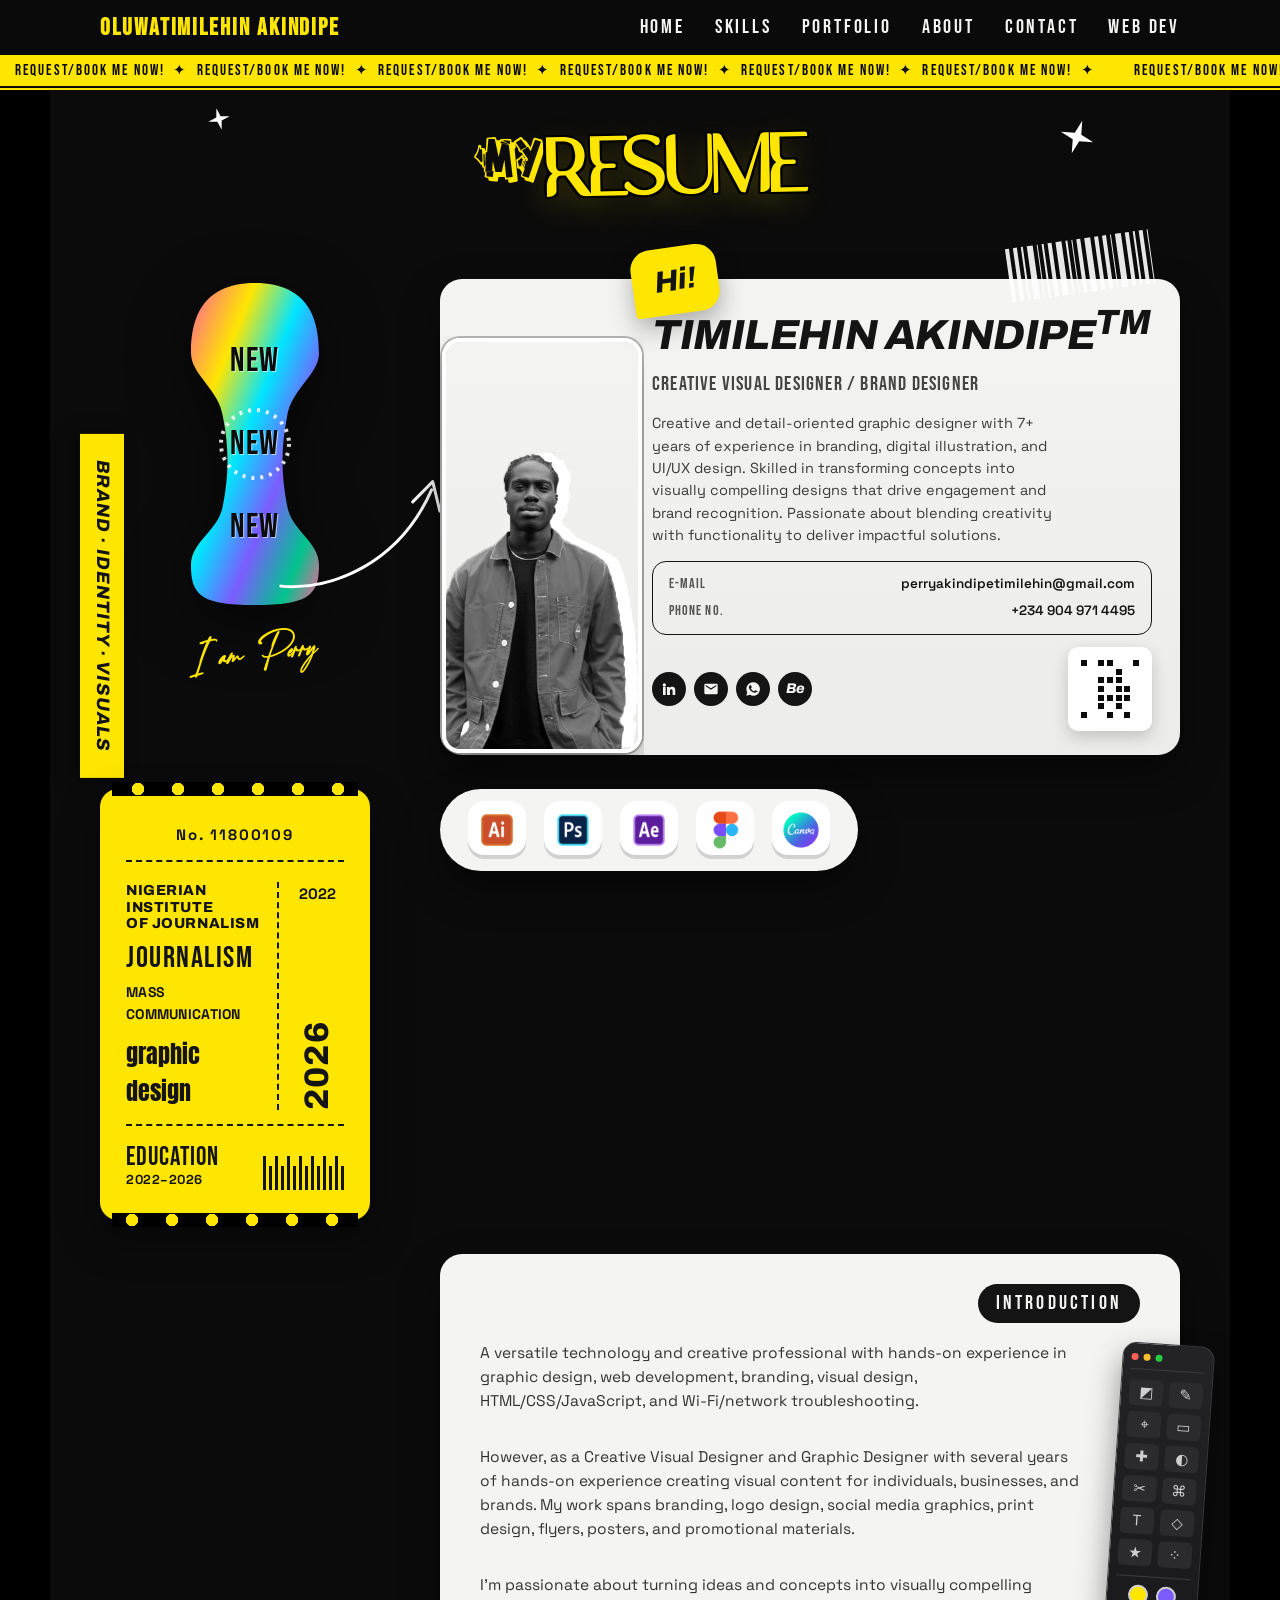
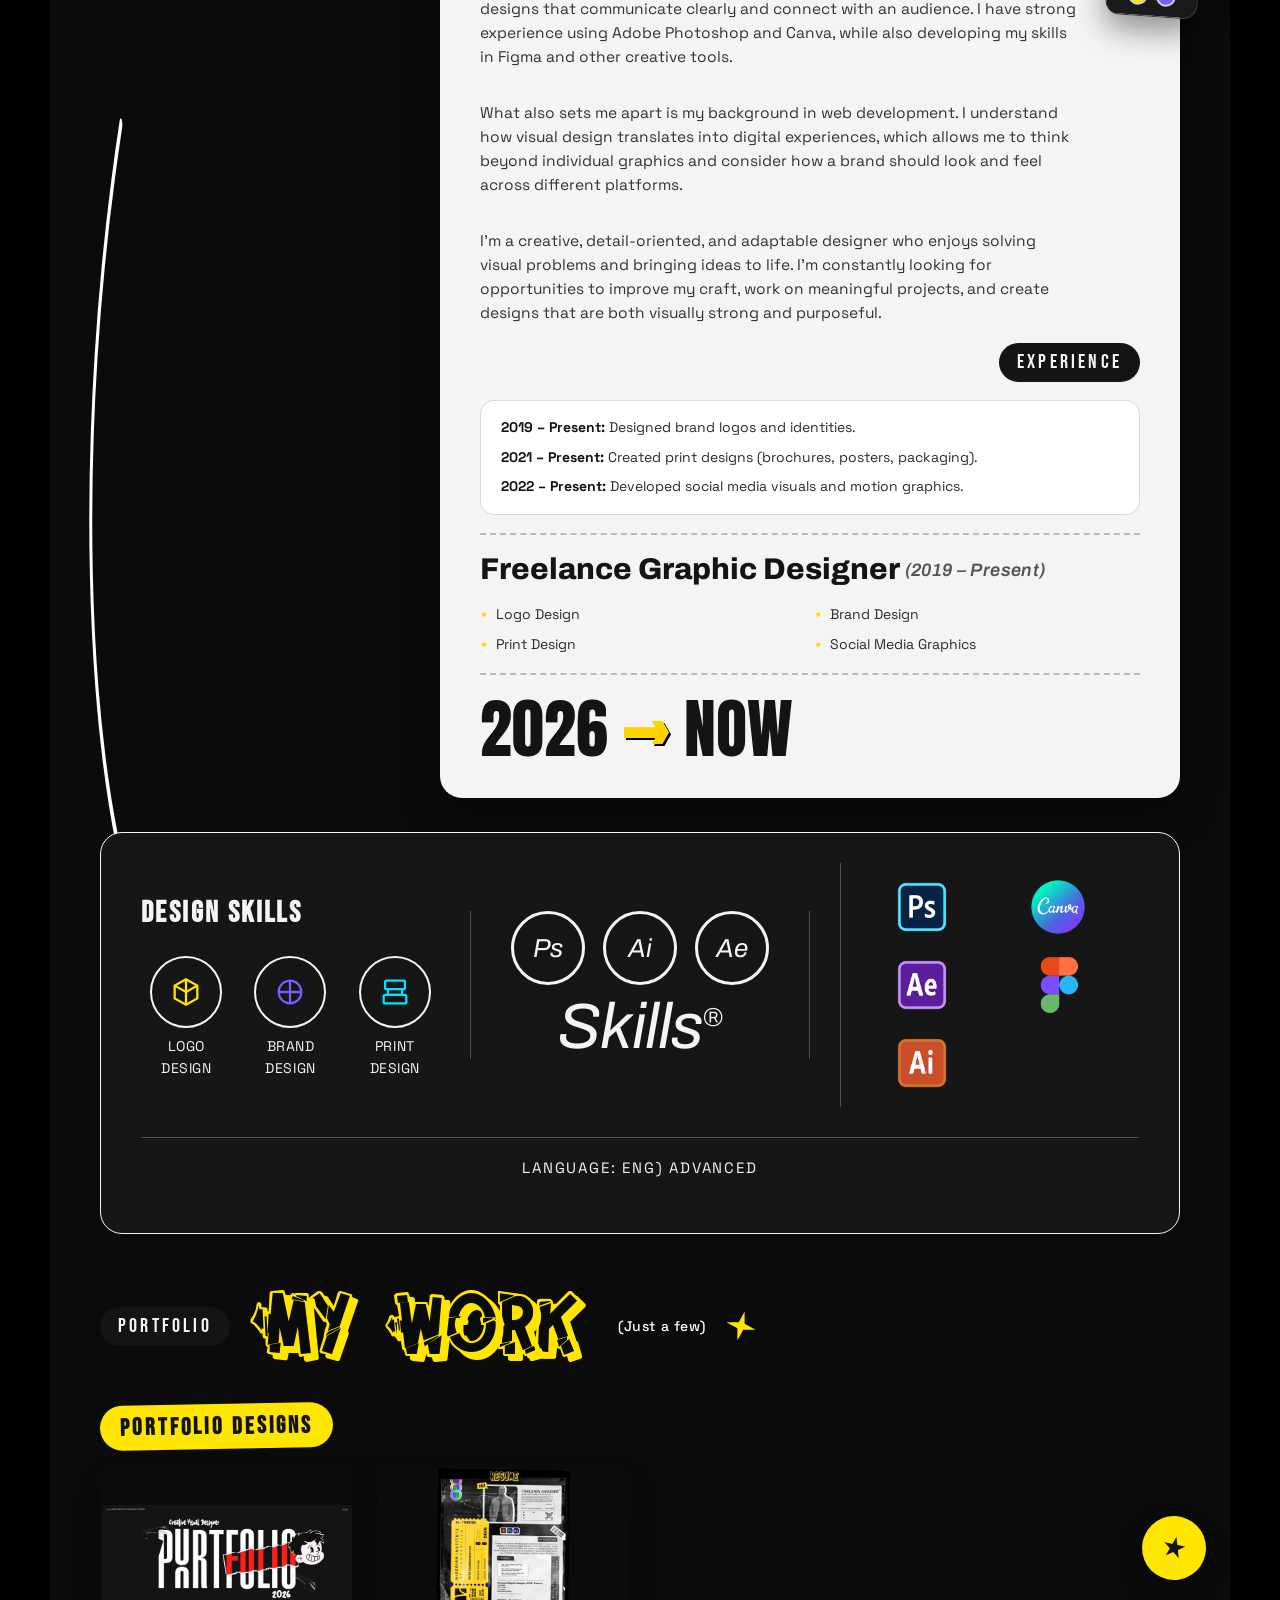
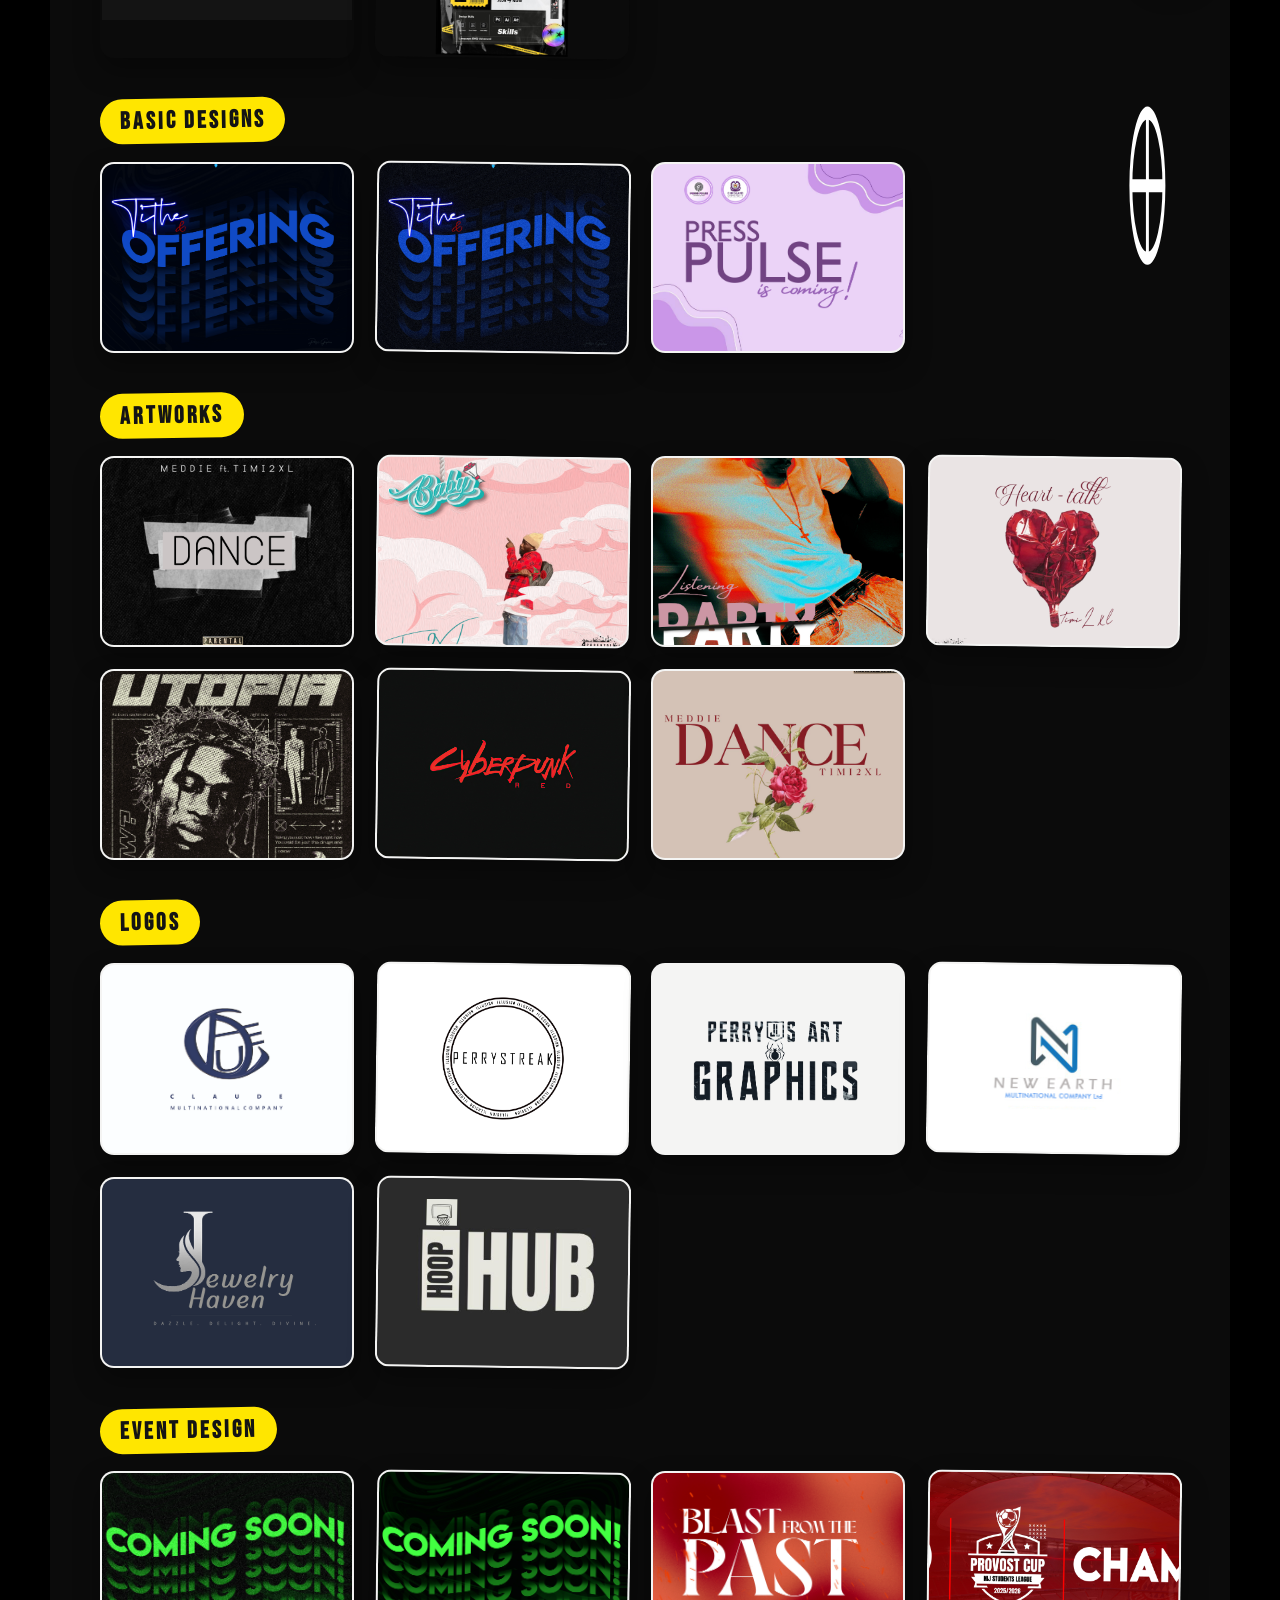
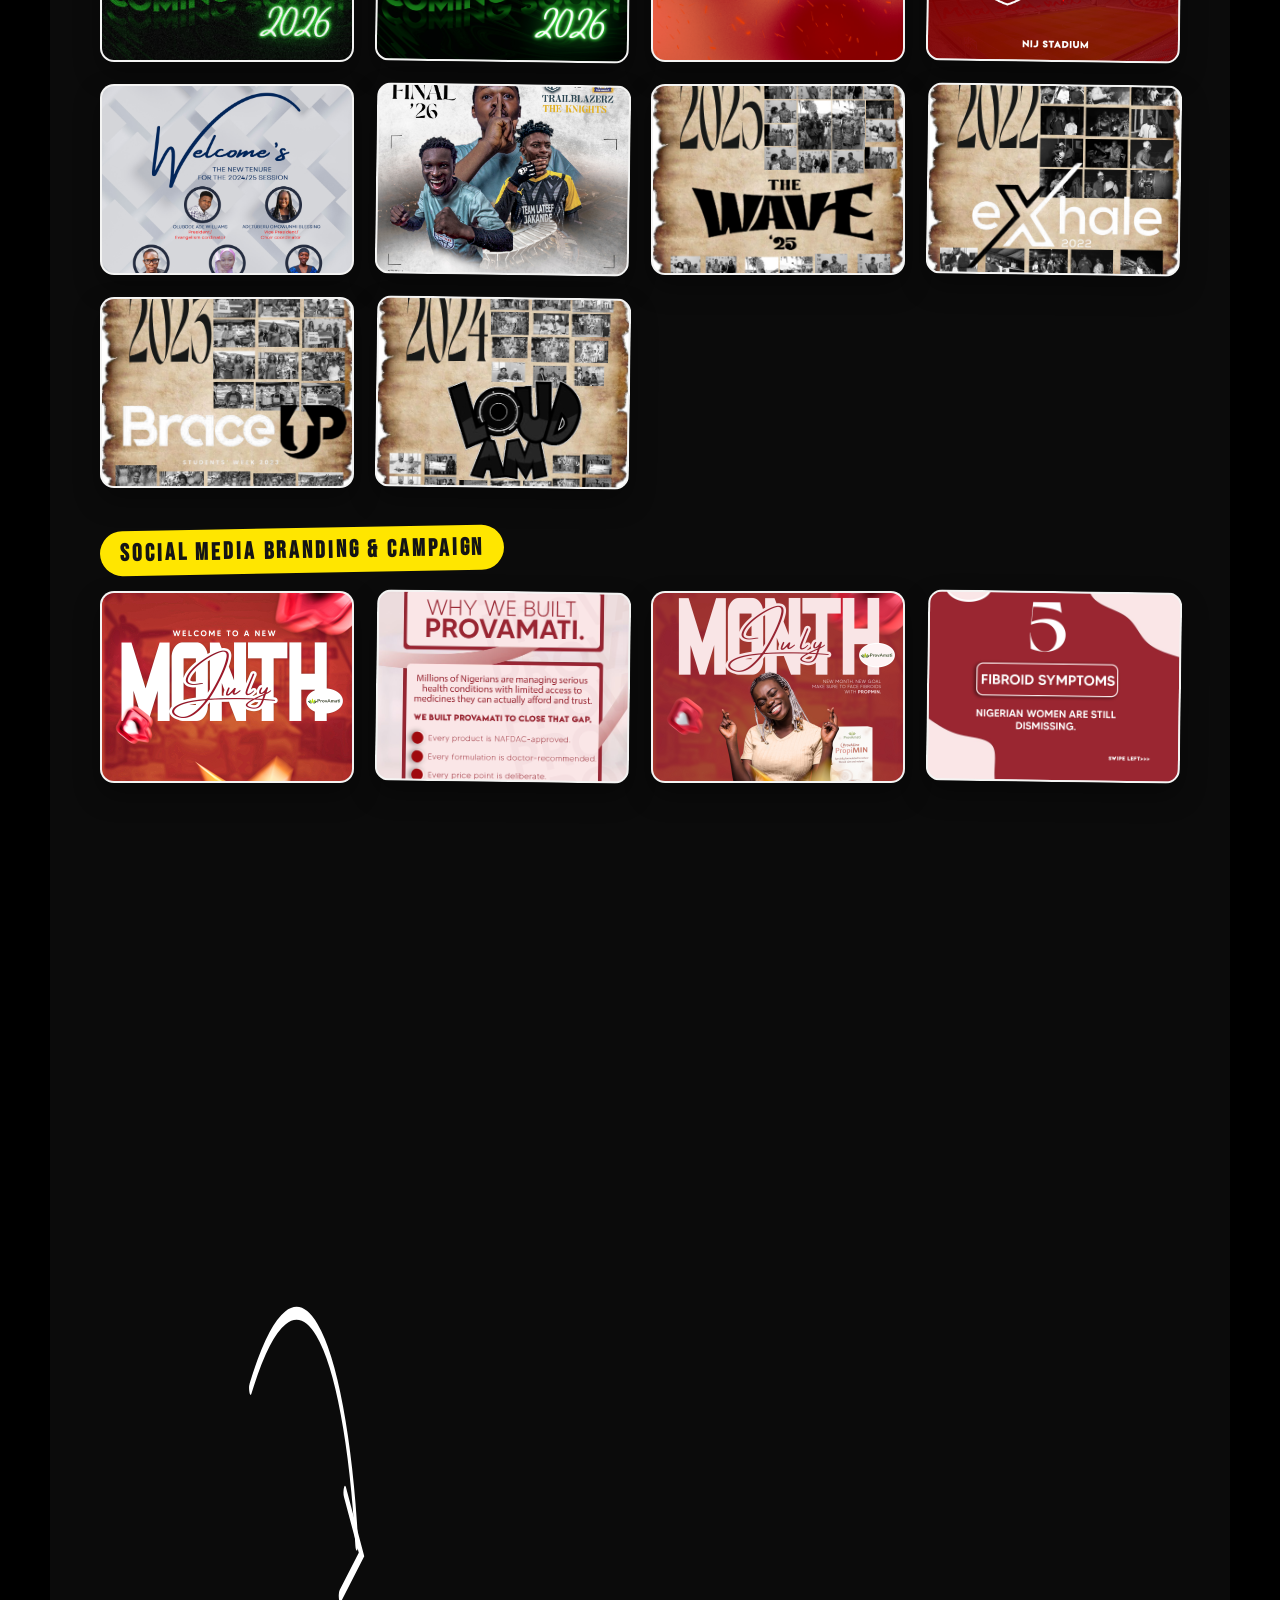
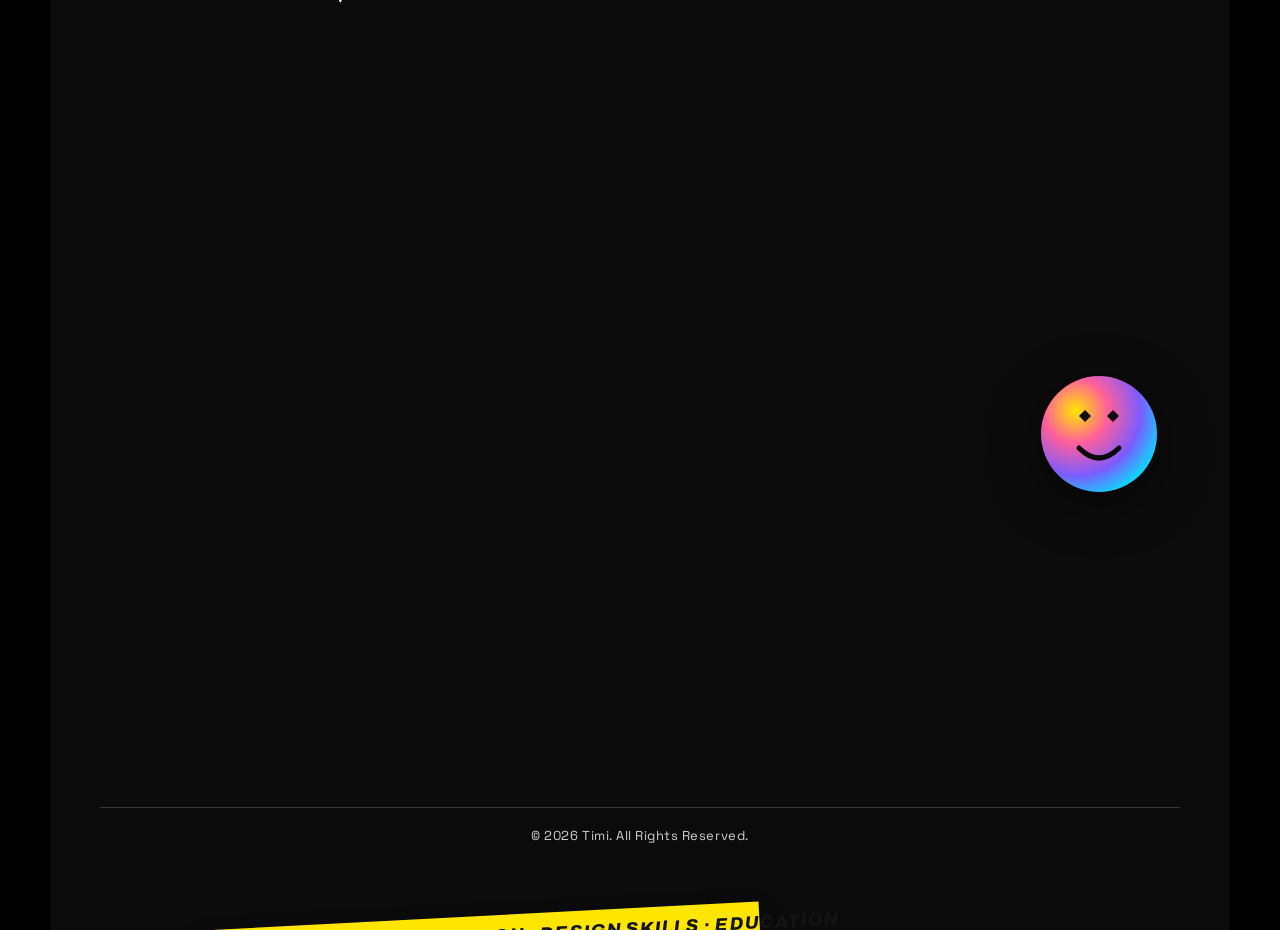
==== index.html @ 685c57fa "Initial commit: creative visual designer portfolio site" ====
﻿<!DOCTYPE html>
<html lang="en">
<head>
  <meta charset="UTF-8" />
  <meta name="viewport" content="width=device-width, initial-scale=1.0" />
  <title>Timilehin Akindipe — Creative Visual Designer</title>
  <meta name="description" content="Creative Visual Designer / Brand Designer — portfolio résumé of Timilehin Akindipe." />
  <link rel="preconnect" href="https://fonts.googleapis.com" />
  <link rel="preconnect" href="https://fonts.gstatic.com" crossorigin />
  <link href="https://fonts.googleapis.com/css2?family=Anton&family=Bebas+Neue&family=Space+Grotesk:ital,wght@0,400;0,500;0,700;1,700&family=Archivo:ital,wght@0,600;0,800;1,800&display=swap" rel="stylesheet" />
  <link rel="stylesheet" href="css/variables.css" />
  <link rel="stylesheet" href="css/base.css" />
  <link rel="stylesheet" href="css/layout.css" />
  <link rel="stylesheet" href="css/components.css" />
</head>
<body>

  <!-- ============ NAVIGATION ============ -->
  <nav class="nav" aria-label="Primary">
    <div class="nav__inner">
      <a class="nav__brand" href="#poster">OLUWATIMILEHIN AKINDIPE</a>
      <button class="nav__toggle" id="navToggle" aria-label="Toggle menu" aria-expanded="false" aria-controls="navMenu">
        <span class="nav__toggle-bar"></span>
        <span class="nav__toggle-bar"></span>
        <span class="nav__toggle-bar"></span>
      </button>
      <ul class="nav__links" id="navMenu">
<li><a class="nav__link" href="welcome.html">Home</a></li>
        <li><a class="nav__link" href="#skills">Skills</a></li>
        <li><a class="nav__link" href="#portfolio">Portfolio</a></li>
        <li><a class="nav__link" href="#about">About</a></li>
<li><a class="nav__link" href="#contact">Contact</a></li>
<li><a class="nav__link" href="developer.html" aria-label="View my Front-End Developer page">Web Dev</a></li>
      </ul>
    </div>
    <div class="ticker" aria-label="REQUEST/BOOK ME NOW!">
      <div class="ticker__track"><span class="ticker__copy">REQUEST/BOOK ME NOW!&nbsp;&nbsp;&#10022;&nbsp;&nbsp;REQUEST/BOOK ME NOW!&nbsp;&nbsp;&#10022;&nbsp;&nbsp;REQUEST/BOOK ME NOW!&nbsp;&nbsp;&#10022;&nbsp;&nbsp;REQUEST/BOOK ME NOW!&nbsp;&nbsp;&#10022;&nbsp;&nbsp;REQUEST/BOOK ME NOW!&nbsp;&nbsp;&#10022;&nbsp;&nbsp;REQUEST/BOOK ME NOW!&nbsp;&nbsp;&#10022;&nbsp;&nbsp;</span><span class="ticker__copy" aria-hidden="true">REQUEST/BOOK ME NOW!&nbsp;&nbsp;&#10022;&nbsp;&nbsp;REQUEST/BOOK ME NOW!&nbsp;&nbsp;&#10022;&nbsp;&nbsp;REQUEST/BOOK ME NOW!&nbsp;&nbsp;&#10022;&nbsp;&nbsp;REQUEST/BOOK ME NOW!&nbsp;&nbsp;&#10022;&nbsp;&nbsp;REQUEST/BOOK ME NOW!&nbsp;&nbsp;&#10022;&nbsp;&nbsp;REQUEST/BOOK ME NOW!&nbsp;&nbsp;&#10022;&nbsp;&nbsp;</span></div>
    </div>
  </nav>

  <div class="poster" id="poster">

    <!-- ============ MAIN TITLE ============ -->
    <header class="hero" data-reveal>
      <span class="hero__my">MY</span>
      <h1 class="hero__title">RESUME</h1>
      <svg class="hero__sparkle sparkle--a" viewBox="0 0 40 40" aria-hidden="true">
        <path d="M20 0 L24 16 L40 20 L24 24 L20 40 L16 24 L0 20 L16 16 Z" fill="#fff"/>
      </svg>
<svg class="hero__sparkle sparkle--b" viewBox="0 0 40 40" aria-hidden="true">
        <path d="M20 0 L24 16 L40 20 L24 24 L20 40 L16 24 L0 20 L16 16 Z" fill="#fff"/>
      </svg>
    </header>

    <!-- ============ LEFT GRADIENT "NEW" GRAPHIC ============ -->
    <aside class="new-graphic" data-reveal>
      <div class="new-graphic__shape" aria-hidden="true">
        <svg class="new-graphic__svg" viewBox="0 0 128 330" preserveAspectRatio="none" xmlns="http://www.w3.org/2000/svg">
          <defs>
            <linearGradient id="newGrad" x1="0" y1="0" x2="1" y2="1">
              <stop offset="0" stop-color="#ff5e9c"/>
              <stop offset="0.25" stop-color="#ffe600"/>
              <stop offset="0.45" stop-color="#00e5ff"/>
              <stop offset="0.65" stop-color="#7b5cff"/>
              <stop offset="0.85" stop-color="#00c48c"/>
              <stop offset="1" stop-color="#ff5e9c"/>
            </linearGradient>
          </defs>
          <path fill="url(#newGrad)" d="M64 4
            C 120 4, 128 44, 128 74
            C 128 96, 100 110, 96 138
            C 90 168, 90 196, 96 226
            C 100 252, 128 262, 128 286
            C 128 316, 118 326, 64 326
            C 10 326, 0 316, 0 286
            C 0 262, 28 252, 32 226
            C 38 196, 38 168, 32 138
            C 28 110, 0 96, 0 74
            C 0 44, 8 4, 64 4 Z"/>
          <circle cx="64" cy="165" r="34" fill="none" stroke="#ffffff" stroke-width="4" stroke-dasharray="3 6" opacity="0.85"/>
        </svg>
        <span>NEW</span>
        <span>NEW</span>
        <span>NEW</span>
      </div>
      <p class="new-graphic__script">I am Perry</p>
      <svg class="new-graphic__arrow" viewBox="0 0 220 160" aria-hidden="true">
        <path d="M10 140 C 60 150, 130 130, 170 60" fill="none" stroke="#fff" stroke-width="3" stroke-linecap="round"/>
        <path d="M150 70 L172 52 L176 82" fill="none" stroke="#fff" stroke-width="3" stroke-linecap="round" stroke-linejoin="round"/>
      </svg>
    </aside>

    <!-- ============ PROFILE / RÉSUMÉ CARD ============ -->
    <section class="profile-card" id="about" data-reveal>
      <div class="sticker sticker--hi" aria-hidden="true">Hi!</div>

      <div class="profile-card__photo">
        <img src="assets/portrait.png" alt="Portrait of Timilehin Akindipe" />
      </div>

      <div class="profile-card__info">
        <p class="profile-card__brand">TIMILEHIN AKINDIPE<sup>TM</sup></p>
        <p class="profile-card__role">CREATIVE VISUAL DESIGNER / BRAND DESIGNER</p>
<p class="profile-card__bio">
          Creative and detail-oriented graphic designer with 7+ years of experience in
          branding, digital illustration, and UI/UX design. Skilled in transforming concepts
          into visually compelling designs that drive engagement and brand recognition.
          Passionate about blending creativity with functionality to deliver impactful solutions.
        </p>

        <div class="contact-box">
          <div class="contact-box__row">
            <span class="contact-box__label">E-Mail</span>
            <a class="contact-box__value" href="mailto:perryakindipetimilehin@gmail.com">perryakindipetimilehin@gmail.com</a>
          </div>
          <div class="contact-box__row">
            <span class="contact-box__label">Phone No.</span>
            <a class="contact-box__value" href="tel:+2349049714495">+234 904 971 4495</a>
          </div>
        </div>

        <div class="profile-card__bottom">
          <ul class="socials" aria-label="Social links">
            <li>
              <a href="#" aria-label="LinkedIn">
                <svg viewBox="0 0 24 24" aria-hidden="true"><path fill="currentColor" d="M4.98 3.5a2.5 2.5 0 1 1 0 5 2.5 2.5 0 0 1 0-5zM3 9h4v12H3zM9 9h3.8v1.7h.05c.53-1 1.83-2.05 3.77-2.05 4.03 0 4.78 2.65 4.78 6.1V21h-4v-5.5c0-1.3-.02-3-1.83-3-1.84 0-2.12 1.43-2.12 2.9V21H9z"/></svg>
              </a>
            </li>
            <li>
              <a href="mailto:perryakindipetimilehin@gmail.com" aria-label="Email">
                <svg viewBox="0 0 24 24" aria-hidden="true"><path fill="currentColor" d="M20 4H4a2 2 0 0 0-2 2v12a2 2 0 0 0 2 2h16a2 2 0 0 0 2-2V6a2 2 0 0 0-2-2zm0 4-8 5-8-5V6l8 5 8-5z"/></svg>
              </a>
            </li>
            <li>
              <a href="https://wa.me/2349049714495" target="_blank" rel="noopener" aria-label="WhatsApp">
                <svg viewBox="0 0 24 24" aria-hidden="true"><path fill="currentColor" d="M12 2a10 10 0 0 0-8.7 14.9L2 22l5.3-1.4A10 10 0 1 0 12 2zm5.3 14.2c-.2.7-1.3 1.3-1.9 1.4-.5.1-1.1.2-3.4-.7-2.9-1.2-4.7-4.1-4.8-4.3-.2-.2-1.3-1.7-1.3-3.2s.8-2.3 1.1-2.6c.3-.3.6-.4.8-.4h.6c.2 0 .5-.1.7.5l.9 2.2c.1.2.1.4 0 .6l-.4.6-.5.6c-.1.1-.3.3-.1.6.2.3.9 1.4 1.9 2.3 1.3 1.1 2.4 1.5 2.7 1.6.3.1.5.1.7-.1l1-1.2c.2-.3.4-.2.7-.1l2.1 1c.3.1.5.2.6.4.1.1.1.7-.1 1.3z"/></svg>
              </a>
            </li>
            <li>
              <a href="https://www.behance.net/timilehperrya" target="_blank" rel="noopener" class="socials__be" aria-label="Behance">Be</a>
            </li>
          </ul>

          <div class="qr-code" role="img" aria-label="QR code linking to portfolio">
            <img src="assets/qr.svg" alt="" />
          </div>
        </div>
      </div>

      <div class="barcode barcode--profile" aria-hidden="true">
        <span></span><span></span><span></span><span></span><span></span><span></span><span></span><span></span><span></span><span></span><span></span><span></span><span></span><span></span><span></span><span></span><span></span><span></span><span></span><span></span>
      </div>
    </section>

    <!-- ============ SOFTWARE STRIP ============ -->
    <div class="tool-strip" data-reveal aria-label="Software tools">
      <span class="tool tool--ai"><img src="assets/logo-ap.png" alt="Adobe Illustrator" /></span>
      <span class="tool tool--ps"><img src="assets/logo-pp.png" alt="Adobe Photoshop" /></span>
      <span class="tool tool--ae"><img src="assets/logo-ar.png" alt="Adobe After Effects" /></span>
      <span class="tool tool--figma"><img src="assets/logo-f.png" alt="Figma" /></span>
      <span class="tool tool--canva"><img src="assets/logo-c.png" alt="Canva" /></span>
    </div>

    <!-- ============ EDUCATION TICKET ============ -->
    <article class="ticket" data-reveal aria-label="Education ticket">
      <div class="ticket__body">
        <p class="ticket__no">No. 11800109</p>
        <hr class="ticket__dash" />

        <div class="ticket__main">
          <div class="ticket__text">
            <p class="ticket__institute">NIGERIAN INSTITUTE<br />OF JOURNALISM</p>
            <p class="ticket__field">JOURNALISM</p>
            <p class="ticket__course">MASS COMMUNICATION</p>
            <p class="ticket__focus">Graphic Design</p>
          </div>
          <div class="ticket__year">
            <span class="ticket__year-sm">2022</span>
            <span class="ticket__year-lg">2026</span>
          </div>
        </div>

        <hr class="ticket__dash" />

        <div class="ticket__footer">
          <div>
            <p class="ticket__footer-label">EDUCATION</p>
            <p class="ticket__footer-dates">2022–2026</p>
          </div>
          <div class="ticket__barcode" aria-hidden="true">
            <span></span><span></span><span></span><span></span><span></span><span></span><span></span><span></span><span></span><span></span><span></span><span></span><span></span><span></span>
          </div>
        </div>
      </div>
    </article>

    <!-- ============ YELLOW TAPE STRIPS ============ -->
    <div class="tape tape--skills" aria-hidden="true">DESIGN SKILLS · EDUCATION · DESIGN SKILLS · EDUCATION</div>
    <div class="tape tape--side" aria-hidden="true">BRAND · IDENTITY · VISUALS</div>

    <!-- ============ INTRODUCTION / EXPERIENCE ============ -->
    <section class="exp-panel" data-reveal>
      <div class="exp-panel__tools" aria-hidden="true">
        <span class="badge">INTRODUCTION</span>
      </div>

<p class="exp-panel__intro">
        A versatile technology and creative professional with hands-on experience in
        graphic design, web development, branding, visual design, HTML/CSS/JavaScript,
        and Wi-Fi/network troubleshooting.
      </p>

      <p class="exp-panel__intro exp-panel__intro--second">
        However, as a Creative Visual Designer and Graphic Designer with several years of
        hands-on experience creating visual content for individuals, businesses, and brands.
        My work spans branding, logo design, social media graphics, print design, flyers,
        posters, and promotional materials.
      </p>

      <p class="exp-panel__intro exp-panel__intro--third">
        I'm passionate about turning ideas and concepts into visually compelling designs that
        communicate clearly and connect with an audience. I have strong experience using
        Adobe Photoshop and Canva, while also developing my skills in Figma and other
        creative tools.
      </p>

      <p class="exp-panel__intro exp-panel__intro--fourth">
        What also sets me apart is my background in web development. I understand how visual
        design translates into digital experiences, which allows me to think beyond
        individual graphics and consider how a brand should look and feel across different
        platforms.
      </p>

      <p class="exp-panel__intro exp-panel__intro--fifth">
        I'm a creative, detail-oriented, and adaptable designer who enjoys solving visual
        problems and bringing ideas to life. I'm constantly looking for opportunities to
        improve my craft, work on meaningful projects, and create designs that are both
        visually strong and purposeful.
      </p>

      <div class="exp-panel__tools">
        <span class="badge">EXPERIENCE</span>
      </div>

      <ul class="exp-panel__list">
        <li><strong>2019 – Present:</strong> Designed brand logos and identities.</li>
        <li><strong>2021 – Present:</strong> Created print designs (brochures, posters, packaging).</li>
        <li><strong>2022 – Present:</strong> Developed social media visuals and motion graphics.</li>
      </ul>

      <hr class="rule" />

      <h2 class="exp-panel__heading">Freelance Graphic Designer <em>(2019 – Present)</em></h2>

      <ul class="exp-panel__bullets">
        <li>Logo Design</li>
        <li>Brand Design</li>
        <li>Print Design</li>
        <li>Social Media Graphics</li>
      </ul>

      <hr class="rule" />

      <p class="exp-panel__now">2026 <span class="exp-panel__arrow">→</span> NOW</p>

      <!-- Decorative Photoshop interface -->
      <div class="ps-panel" aria-hidden="true">
        <div class="ps-panel__bar">
          <span></span><span></span><span></span>
        </div>
        <ul class="ps-panel__tools">
          <li>◩</li><li>✎</li><li>⌖</li><li>▭</li><li>✚</li>
          <li>◐</li><li>✂</li><li>⌘</li><li>T</li><li>◇</li>
          <li>★</li><li>⁘</li>
        </ul>
        <div class="ps-panel__colors">
          <span></span><span></span>
        </div>
      </div>
    </section>

    <!-- ============ SKILLS PANEL ============ -->
    <section class="skills" id="skills" data-reveal>
      <div class="skills__left">
        <h2 class="skills__heading">Design Skills</h2>
        <ul class="skills__icons">
          <li>
            <span class="skills__icon">
              <svg viewBox="0 0 24 24" aria-hidden="true"><path fill="none" stroke="currentColor" stroke-width="1.6" d="M12 3 4 7.5v9L12 21l8-4.5v-9L12 3Zm0 0v18M4 7.5l8 4.5 8-4.5"/></svg>
            </span>
            <span class="skills__label">Logo Design</span>
          </li>
          <li>
            <span class="skills__icon">
              <svg viewBox="0 0 24 24" aria-hidden="true"><circle cx="12" cy="12" r="8" fill="none" stroke="currentColor" stroke-width="1.6"/><path fill="none" stroke="currentColor" stroke-width="1.6" d="M12 4v16M4 12h16"/></svg>
            </span>
            <span class="skills__label">Brand Design</span>
          </li>
          <li>
            <span class="skills__icon">
              <svg viewBox="0 0 24 24" aria-hidden="true"><rect x="5" y="4" width="14" height="6" rx="1" fill="none" stroke="currentColor" stroke-width="1.6"/><rect x="4" y="14" width="16" height="6" rx="1" fill="none" stroke="currentColor" stroke-width="1.6"/><path fill="none" stroke="currentColor" stroke-width="1.6" d="M7 10v4h10v-4"/></svg>
            </span>
            <span class="skills__label">Print Design</span>
          </li>
        </ul>
      </div>

      <div class="skills__right">
        <div class="skills__badges" aria-label="Software proficiency">
          <span class="skills__badge">Ps</span>
          <span class="skills__badge">Ai</span>
          <span class="skills__badge">Ae</span>
        </div>
        <p class="skills__word">Skills<sup>®</sup></p>
      </div>

      <div class="skills__tools" aria-label="Software">
        <img src="assets/logo-pp.png" alt="Adobe Photoshop" />
        <img src="assets/logo-c.png" alt="Canva" />
        <img src="assets/logo-ar.png" alt="Adobe After Effects" />
        <img src="assets/logo-f.png" alt="Figma" />
        <img src="assets/logo-ap.png" alt="Adobe Illustrator" />
      </div>

      <div class="skills__foot">
        <span>Language: ENG) Advanced</span>
      </div>
    </section>

    <!-- ============ PORTFOLIO / WORK ============ -->
    <section class="portfolio" id="portfolio" data-reveal>
      <header class="portfolio__head">
        <span class="badge">PORTFOLIO</span>
        <h2 class="portfolio__title">My Work <span class="portfolio__sub">(Just a few)</span></h2>
        <svg class="portfolio__sparkle" viewBox="0 0 40 40" aria-hidden="true">
          <path d="M20 0 L24 16 L40 20 L24 24 L20 40 L16 24 L0 20 L16 16 Z" fill="#ffe600"/>
        </svg>
</header>

      <div class="portfolio__group">
        <h3 class="portfolio__cat">Portfolio Designs</h3>
        <ul class="portfolio__grid">
          <li class="work-card work-card--fit" data-title="Portfolio 2025" data-cat="Portfolio Design">
            <img src="assets/work/portfolio-design-artboard.jpg" alt="Portfolio 2025 design" loading="lazy" />
          </li>
          <li class="work-card work-card--fit" data-title="My CVD Resume" data-cat="Portfolio Design">
            <img src="assets/work/portfolio-design-resume.jpg" alt="My CVD resume design" loading="lazy" />
          </li>
        </ul>
      </div>

      <div class="portfolio__group">
<h3 class="portfolio__cat">Basic Designs</h3>
        <ul class="portfolio__grid">
          <li class="work-card" data-title="JCCI — TTA Offering" data-cat="Flyer Design">
            <img src="assets/work/flyer-jcci-tta1.jpg" alt="JCCI TTA offering flyer design" loading="lazy" />
          </li>
          <li class="work-card" data-title="JCCI — TTA Offering 2" data-cat="Flyer Design">
            <img src="assets/work/flyer-jcci-tta2.jpg" alt="JCCI TTA offering flyer design two" loading="lazy" />
          </li>
<li class="work-card" data-title="Press Pulse Flyer" data-cat="Flyer Design">
            <img src="assets/work/flyer-press-pulse.jpg" alt="Press Pulse flyer design" loading="lazy" />
          </li>
        </ul>
      </div>

<div class="portfolio__group">
        <h3 class="portfolio__cat">Artworks</h3>
        <ul class="portfolio__grid">
          <li class="work-card" data-title="Dance By Meddie" data-cat="Artwork">
            <img src="assets/work/art-dance-meddie.jpg" alt="Dance By Meddie artwork" loading="lazy" />
          </li>
          <li class="work-card" data-title="Baby Timi" data-cat="Artwork">
            <img src="assets/work/art-baby-timi.jpg" alt="Baby Timi artwork" loading="lazy" />
          </li>
          <li class="work-card" data-title="Midnight's Listening" data-cat="Artwork">
            <img src="assets/work/art-midnight-listening.jpg" alt="Midnight's Listening artwork" loading="lazy" />
          </li>
          <li class="work-card" data-title="Heart Talk" data-cat="Artwork">
            <img src="assets/work/art-heart-talk.jpg" alt="Heart Talk artwork" loading="lazy" />
          </li>
          <li class="work-card" data-title="Utopia" data-cat="Artwork">
            <img src="assets/work/art-utopia.png" alt="Utopia artwork" loading="lazy" />
          </li>
          <li class="work-card" data-title="Cyberpunk Red" data-cat="Artwork">
            <img src="assets/work/art-cyberpunk-red.jpg" alt="Cyberpunk red artwork" loading="lazy" />
          </li>
          <li class="work-card" data-title="Meddie's Cover" data-cat="Artwork">
            <img src="assets/work/art-meddie-cover.jpg" alt="Meddie's Cover artwork" loading="lazy" />
          </li>
        </ul>
      </div>

      <div class="portfolio__group">
        <h3 class="portfolio__cat">Logos</h3>
        <ul class="portfolio__grid">
          <li class="work-card" data-title="Claude Logo Design" data-cat="Logo & Branding">
            <img src="assets/work/logo-claude.jpg" alt="Claude logo design" loading="lazy" />
          </li>
          <li class="work-card" data-title="Logo Design" data-cat="Logo & Branding">
            <img src="assets/work/logo-design.png" alt="Logo design" loading="lazy" />
          </li>
          <li class="work-card" data-title="Perry's Graphics Logo" data-cat="Logo & Branding">
            <img src="assets/work/logo-perrys-graphics.png" alt="Perry's Graphics logo design" loading="lazy" />
          </li>
          <li class="work-card" data-title="New Earth Logo" data-cat="Logo & Branding">
            <img src="assets/work/logo-new-earth.jpg" alt="New Earth logo design" loading="lazy" />
          </li>
          <li class="work-card" data-title="J Haven Logo" data-cat="Logo & Branding">
            <img src="assets/work/logo-jhaven.jpg" alt="J Haven blue and silver logo design" loading="lazy" />
          </li>
          <li class="work-card" data-title="HH Profile Photo" data-cat="Logo & Branding">
            <img src="assets/work/logo-hh-profile.jpg" alt="HH profile photo logo design" loading="lazy" />
          </li>
        </ul>
      </div>

      <div class="portfolio__group">
        <h3 class="portfolio__cat">Event Design</h3>
<ul class="portfolio__grid">
          <li class="work-card" data-title="Student Week — Coming Soon" data-cat="Event Design">
            <img src="assets/work/event-studentweek-soon.jpg" alt="Student Week coming soon design" loading="lazy" />
          </li>
          <li class="work-card" data-title="Student Week" data-cat="Event Design">
            <img src="assets/work/event-studentweek.jpg" alt="Student Week design" loading="lazy" />
          </li>
          <li class="work-card" data-title="Student Week First Cover" data-cat="Event Design">
            <img src="assets/work/event-studentweek-cover.jpg" alt="Student Week first cover design" loading="lazy" />
          </li>
          <li class="work-card" data-title="NIJ SL Banner" data-cat="Event Design">
            <img src="assets/work/event-nij-sl-banner.jpg" alt="NIJ SL banner design" loading="lazy" />
          </li>
          <li class="work-card" data-title="NIJCSF" data-cat="Event Design">
            <img src="assets/work/event-nijcsf.jpg" alt="NIJCSF design" loading="lazy" />
          </li>
          <li class="work-card" data-title="Provost Cup Final" data-cat="Event Design">
            <img src="assets/work/event-provost-cup.jpg" alt="Provost Cup Final design" loading="lazy" />
          </li>
          <li class="work-card" data-title="Retro Rewind — Wave" data-cat="Event Design">
            <img src="assets/work/event-retro-wave.jpg" alt="Retro Rewind wave flyer design" loading="lazy" />
          </li>
          <li class="work-card" data-title="Retro Rewind Flyer" data-cat="Event Design">
            <img src="assets/work/event-retro-fp.jpg" alt="Retro Rewind flyer design" loading="lazy" />
          </li>
          <li class="work-card" data-title="Retro Rewind — Brace Up" data-cat="Event Design">
            <img src="assets/work/event-retro-brace-up.jpg" alt="Retro Rewind brace up flyer design" loading="lazy" />
          </li>
          <li class="work-card" data-title="Retro Rewind — Loud Am" data-cat="Event Design">
            <img src="assets/work/event-retro-loud-am.jpg" alt="Retro Rewind loud am flyer design" loading="lazy" />
          </li>
        </ul>
      </div>

      <div class="portfolio__group">
        <h3 class="portfolio__cat">Social Media Branding &amp; Campaign</h3>
<ul class="portfolio__grid">
          <li class="work-card" data-title="PROVAMATI July Campaign 1" data-cat="Brand Campaign">
            <img src="assets/work/brand-provamati-july1.jpg" alt="PROVAMATI July campaign design 1" loading="lazy" />
          </li>
          <li class="work-card" data-title="PROVAMATI Campaign" data-cat="Brand Campaign">
            <img src="assets/work/brand-provamati.jpg" alt="PROVAMATI brand campaign design" loading="lazy" />
          </li>
<li class="work-card" data-title="PROVAMATI July Campaign 2" data-cat="Brand Campaign">
            <img src="assets/work/brand-provamati-july2.jpg" alt="PROVAMATI July campaign design 2" loading="lazy" />
          </li>
          <li class="work-card" data-title="Fibroid Symptoms Cover" data-cat="Print / Packaging">
            <img src="assets/work/brand-provamati-cover.jpg" alt="PROVAMATI Fibroid Symptoms cover design" loading="lazy" />
          </li>
        </ul>
      </div>

      <section class="carousel portfolio carousel--portrait" id="carousel-fibroid" data-reveal>
        <ul class="carousel__grid">
          <li class="work-card" data-title="Fibroid Awareness 1" data-cat="Brand Campaign">
            <img src="assets/work/social-fibroid-01.jpg" alt="Fibroid awareness month slide 1" loading="lazy" />
          </li>
          <li class="work-card" data-title="Fibroid Awareness 2" data-cat="Brand Campaign">
            <img src="assets/work/social-fibroid-02.jpg" alt="Fibroid awareness month slide 2" loading="lazy" />
          </li>
          <li class="work-card" data-title="Fibroid Awareness 3" data-cat="Brand Campaign">
            <img src="assets/work/social-fibroid-03.jpg" alt="Fibroid awareness month slide 3" loading="lazy" />
          </li>
          <li class="work-card" data-title="Fibroid Awareness 4" data-cat="Brand Campaign">
            <img src="assets/work/social-fibroid-04.jpg" alt="Fibroid awareness month slide 4" loading="lazy" />
          </li>
          <li class="work-card" data-title="Fibroid Awareness 5" data-cat="Brand Campaign">
            <img src="assets/work/social-fibroid-05.jpg" alt="Fibroid awareness month slide 5" loading="lazy" />
          </li>
          <li class="work-card" data-title="Fibroid Awareness 6" data-cat="Brand Campaign">
            <img src="assets/work/social-fibroid-06.jpg" alt="Fibroid awareness month slide 6" loading="lazy" />
          </li>
          <li class="work-card" data-title="Fibroid Awareness 7" data-cat="Brand Campaign">
            <img src="assets/work/social-fibroid-07.jpg" alt="Fibroid awareness month slide 7" loading="lazy" />
          </li>
        </ul>
      </section>
    </section>

    <!-- Lightbox -->
    <div class="lightbox" id="lightbox" aria-hidden="true">
      <button class="lightbox__close" aria-label="Close">&times;</button>
      <button class="lightbox__nav lightbox__nav--prev" aria-label="Previous">&larr;</button>
      <figure class="lightbox__figure">
        <img class="lightbox__img" src="" alt="" />
        <figcaption class="lightbox__caption"></figcaption>
      </figure>
      <button class="lightbox__nav lightbox__nav--next" aria-label="Next">&rarr;</button>
    </div>

    <!-- ============ BRAND CAMPAIGN (CAROUSEL) ============ -->
    <section class="carousel portfolio" id="carousel" data-reveal>
      <header class="portfolio__head">
        <span class="badge">BRAND CAMPAIGN</span>
        <h2 class="portfolio__title portfolio__title--gasdrifo">Sweet Treats by Els</h2>
        <svg class="portfolio__sparkle" viewBox="0 0 40 40" aria-hidden="true">
          <path d="M20 0 L24 16 L40 20 L24 24 L20 40 L16 24 L0 20 L16 16 Z" fill="#ffe600"/>
        </svg>
      </header>

      <ul class="carousel__grid">
        <li class="work-card" data-title="Sweet Treats Carousel 1" data-cat="Brand Campaign Design">
          <img src="assets/work/carousel-sweets-01.jpg" alt="Sweet Treats campaign slide 1" loading="lazy" />
        </li>
        <li class="work-card" data-title="Sweet Treats Carousel 2" data-cat="Brand Campaign Design">
          <img src="assets/work/carousel-sweets-02.jpg" alt="Sweet Treats campaign slide 2" loading="lazy" />
        </li>
        <li class="work-card" data-title="Sweet Treats Carousel 3" data-cat="Brand Campaign Design">
          <img src="assets/work/carousel-sweets-03.jpg" alt="Sweet Treats campaign slide 3" loading="lazy" />
        </li>
        <li class="work-card" data-title="Sweet Treats Carousel 4" data-cat="Brand Campaign Design">
          <img src="assets/work/carousel-sweets-04.jpg" alt="Sweet Treats campaign slide 4" loading="lazy" />
        </li>
        <li class="work-card" data-title="Sweet Treats Carousel 5" data-cat="Brand Campaign Design">
          <img src="assets/work/carousel-sweets-05.jpg" alt="Sweet Treats campaign slide 5" loading="lazy" />
        </li>
        <li class="work-card" data-title="Sweet Treats Carousel 6" data-cat="Brand Campaign Design">
          <img src="assets/work/carousel-sweets-06.jpg" alt="Sweet Treats campaign slide 6" loading="lazy" />
        </li>
        <li class="work-card" data-title="Sweet Treats Carousel 7" data-cat="Brand Campaign Design">
          <img src="assets/work/carousel-sweets-07.jpg" alt="Sweet Treats campaign slide 7" loading="lazy" />
        </li>
        <li class="work-card" data-title="Sweet Treats Carousel 8" data-cat="Brand Campaign Design">
          <img src="assets/work/carousel-sweets-08.jpg" alt="Sweet Treats campaign slide 8" loading="lazy" />
        </li>
        <li class="work-card" data-title="Sweet Treats Carousel 9" data-cat="Brand Campaign Design">
          <img src="assets/work/carousel-sweets-09.jpg" alt="Sweet Treats campaign slide 9" loading="lazy" />
        </li>
        <li class="work-card" data-title="Sweet Treats Carousel 10" data-cat="Brand Campaign Design">
          <img src="assets/work/carousel-sweets-10.jpg" alt="Sweet Treats campaign slide 10" loading="lazy" />
        </li>
        <li class="work-card" data-title="Sweet Treats Carousel 11" data-cat="Brand Campaign Design">
          <img src="assets/work/carousel-sweets-11.jpg" alt="Sweet Treats campaign slide 11" loading="lazy" />
        </li>
      </ul>
    </section>

    <!-- ============ BRAND CAMPAIGN (CAROUSEL): SKYULT ============ -->
    <section class="carousel portfolio carousel--2" id="carousel-skyult" data-reveal>
      <header class="portfolio__head">
        <span class="badge">BRAND CAMPAIGN</span>
        <h2 class="portfolio__title portfolio__title--gasdrifo">Skyult Wine</h2>
        <svg class="portfolio__sparkle" viewBox="0 0 40 40" aria-hidden="true">
          <path d="M20 0 L24 16 L40 20 L24 24 L20 40 L16 24 L0 20 L16 16 Z" fill="#ffe600"/>
        </svg>
      </header>

      <ul class="carousel__grid">
        <li class="work-card" data-title="Skyult Wine 1" data-cat="Brand Campaign Design">
          <img src="assets/work/carousel-skyult-01.jpg" alt="Skyult Wine slide 1" loading="lazy" />
        </li>
        <li class="work-card" data-title="Skyult Wine 2" data-cat="Brand Campaign Design">
          <img src="assets/work/carousel-skyult-02.jpg" alt="Skyult Wine slide 2" loading="lazy" />
        </li>
        <li class="work-card" data-title="Skyult Wine 3" data-cat="Brand Campaign Design">
          <img src="assets/work/carousel-skyult-03.jpg" alt="Skyult Wine slide 3" loading="lazy" />
        </li>
        <li class="work-card" data-title="Skyult Wine 4" data-cat="Brand Campaign Design">
          <img src="assets/work/carousel-skyult-04.jpg" alt="Skyult Wine slide 4" loading="lazy" />
        </li>
        <li class="work-card" data-title="Skyult Wine 5" data-cat="Brand Campaign Design">
          <img src="assets/work/carousel-skyult-05.jpg" alt="Skyult Wine slide 5" loading="lazy" />
        </li>
        <li class="work-card" data-title="Skyult Wine 6" data-cat="Brand Campaign Design">
          <img src="assets/work/carousel-skyult-06.jpg" alt="Skyult Wine slide 6" loading="lazy" />
        </li>
        <li class="work-card" data-title="Skyult Wine 7" data-cat="Brand Campaign Design">
          <img src="assets/work/carousel-skyult-07.jpg" alt="Skyult Wine slide 7" loading="lazy" />
        </li>
        <li class="work-card" data-title="Skyult Wine 8" data-cat="Brand Campaign Design">
          <img src="assets/work/carousel-skyult-08.jpg" alt="Skyult Wine slide 8" loading="lazy" />
        </li>
        <li class="work-card" data-title="Skyult Wine 9" data-cat="Brand Campaign Design">
          <img src="assets/work/carousel-skyult-09.jpg" alt="Skyult Wine slide 9" loading="lazy" />
        </li>
        <li class="work-card" data-title="Skyult Wine 10" data-cat="Brand Campaign Design">
          <img src="assets/work/carousel-skyult-10.jpg" alt="Skyult Wine slide 10" loading="lazy" />
        </li>
        <li class="work-card" data-title="Skyult Wine 11" data-cat="Brand Campaign Design">
          <img src="assets/work/carousel-skyult-11.jpg" alt="Skyult Wine slide 11" loading="lazy" />
        </li>
        <li class="work-card" data-title="Skyult Wine 12" data-cat="Brand Campaign Design">
          <img src="assets/work/carousel-skyult-12.jpg" alt="Skyult Wine slide 12" loading="lazy" />
        </li>
        <li class="work-card" data-title="Skyult Wine 13" data-cat="Brand Campaign Design">
          <img src="assets/work/carousel-skyult-13.jpg" alt="Skyult Wine slide 13" loading="lazy" />
        </li>
      </ul>
    </section>

    <!-- ============ CONTACT ============ -->
    <section class="contact" id="contact" data-reveal>
      <header class="portfolio__head">
        <span class="badge">CONTACT</span>
        <h2 class="portfolio__title">Let&apos;s Talk</h2>
        <svg class="portfolio__sparkle" viewBox="0 0 40 40" aria-hidden="true">
          <path d="M20 0 L24 16 L40 20 L24 24 L20 40 L16 24 L0 20 L16 16 Z" fill="#ffe600"/>
        </svg>
      </header>

      <div class="contact__inner">
        <p class="contact__lead">
          Got a project, an idea, or just want to say hello? Reach me through any of these.
        </p>

        <ul class="contact__list">
          <li>
            <a class="contact__item" href="mailto:perryakindipetimilehin@gmail.com">
              <svg class="contact__icon" viewBox="0 0 24 24" aria-hidden="true"><path fill="currentColor" d="M20 4H4a2 2 0 0 0-2 2v12a2 2 0 0 0 2 2h16a2 2 0 0 0 2-2V6a2 2 0 0 0-2-2zm0 4-8 5-8-5V6l8 5 8-5z"/></svg>
              <span class="contact__wrap">
                <span class="contact__label">Email</span>
                <span class="contact__value">perryakindipetimilehin@gmail.com</span>
              </span>
            </a>
          </li>

          <li>
            <a class="contact__item" href="tel:+2349049714495">
              <svg class="contact__icon" viewBox="0 0 24 24" aria-hidden="true"><path fill="currentColor" d="M6.6 10.8a15.1 15.1 0 0 0 6.6 6.6l2.2-2.2a1 1 0 0 1 1-.25 11.4 11.4 0 0 0 3.6.58 1 1 0 0 1 1 1V20a1 1 0 0 1-1 1A17 17 0 0 1 3 4a1 1 0 0 1 1-1h3.5a1 1 0 0 1 1 1 11.4 11.4 0 0 0 .58 3.6 1 1 0 0 1-.25 1z"/></svg>
              <span class="contact__wrap">
                <span class="contact__label">Phone</span>
                <span class="contact__value">+234 904 971 4495</span>
              </span>
            </a>
          </li>

          <li>
            <a class="contact__item" href="https://wa.me/2349049714495" target="_blank" rel="noopener">
              <svg class="contact__icon" viewBox="0 0 24 24" aria-hidden="true"><path fill="currentColor" d="M12 2a10 10 0 0 0-8.7 14.9L2 22l5.3-1.4A10 10 0 1 0 12 2zm5.3 14.2c-.2.7-1.3 1.3-1.9 1.4-.5.1-1.1.2-3.4-.7-2.9-1.2-4.7-4.1-4.8-4.3-.2-.2-1.3-1.7-1.3-3.2s.8-2.3 1.1-2.6c.3-.3.6-.4.8-.4h.6c.2 0 .5-.1.7.5l.9 2.2c.1.2.1.4 0 .6l-.4.6-.5.6c-.1.1-.3.3-.1.6.2.3.9 1.4 1.9 2.3 1.3 1.1 2.4 1.5 2.7 1.6.3.1.5.1.7-.1l1-1.2c.2-.3.4-.2.7-.1l2.1 1c.3.1.5.2.6.4.1.1.1.7-.1 1.3z"/></svg>
              <span class="contact__wrap">
                <span class="contact__label">WhatsApp</span>
                <span class="contact__value">Chat on WhatsApp</span>
              </span>
            </a>
          </li>

          <li>
            <a class="contact__item" href="https://www.behance.net/timilehperrya" target="_blank" rel="noopener">
              <span class="contact__be" aria-hidden="true">Be</span>
              <span class="contact__wrap">
                <span class="contact__label">Behance</span>
                <span class="contact__value">View my portfolio</span>
              </span>
            </a>
          </li>
        </ul>
      </div>
    </section>

    <!-- ============ SMILEY STICKER ============ -->
    <div class="smiley" aria-hidden="true">
      <svg viewBox="0 0 120 120">
        <defs>
          <radialGradient id="smileGrad" cx="30%" cy="30%" r="80%">
            <stop offset="0%" stop-color="#ffe600"/>
            <stop offset="35%" stop-color="#ff5e9c"/>
            <stop offset="70%" stop-color="#7b5cff"/>
            <stop offset="100%" stop-color="#00e5ff"/>
          </radialGradient>
        </defs>
        <circle cx="60" cy="60" r="58" fill="url(#smileGrad)"/>
        <path d="M40 42 l6 6 6-6 -6-6z" fill="#0b0b0b"/>
        <path d="M68 42 l6 6 6-6 -6-6z" fill="#0b0b0b"/>
        <path d="M40 74 q20 20 40 0" fill="none" stroke="#0b0b0b" stroke-width="5" stroke-linecap="round"/>
      </svg>
    </div>

    <!-- ============ DECORATIVE WHITE LINE WORK ============ -->
    <svg class="deco-lines" viewBox="0 0 1000 1400" preserveAspectRatio="none" aria-hidden="true">
      <path d="M60 320 C 20 380, 30 440, 70 470" fill="none" stroke="#fff" stroke-width="2.5" stroke-linecap="round"/>
      <path d="M700 100 l14 14 m0-14 l-14 14" stroke="#fff" stroke-width="2.5" stroke-linecap="round"/>
      <circle cx="930" cy="640" r="14" fill="none" stroke="#fff" stroke-width="2.5"/>
      <path d="M916 640h28 M930 626v28" stroke="#fff" stroke-width="2.5"/>
      <path d="M170 1180 c40-30 80-10 90 30" fill="none" stroke="#fff" stroke-width="2.5" stroke-linecap="round"/>
      <path d="M250 1200 l14 12 -18 8" fill="none" stroke="#fff" stroke-width="2.5" stroke-linecap="round"/>
      <path d="M480 60 l10 18 18 10 -18 10 -10 18 -10-18 -18-10 18-10z" fill="none" stroke="#fff" stroke-width="2"/>
    </svg>

    <div class="sticker sticker--corner" aria-hidden="true">★</div>

    <!-- ============ FOOTER ============ -->
    <footer class="site-footer">
      <p>&copy; <span id="footer-year">2026</span> Timi. All Rights Reserved.</p>
    </footer>
  </div>

<script src="js/main.js"></script>
</body>
</html>
---- css/variables.css ----
@font-face {
  font-family: "Vielotta";
  font-style: normal;
  font-weight: 400;
  font-display: swap;
  src: url("../fonts/Vielotta-Regular.otf") format("opentype");
}

@font-face {
  font-family: "Peinture Fraiche";
  font-style: normal;
  font-weight: 700;
  font-display: swap;
  src: url("../fonts/peinture-fraiche.ttf") format("truetype");
}

@font-face {
  font-family: "Lorine";
  font-style: normal;
  font-weight: 400;
  font-display: swap;
  src: url("../fonts/Lorine-Regular.woff") format("woff");
}

@font-face {
  font-family: "Amsterdam";
  font-style: normal;
  font-weight: 400;
  font-display: swap;
  src: url("../fonts/Amsterdam.woff2") format("woff2"),
    url("../fonts/Amsterdam.woff") format("woff");
}

@font-face {
  font-family: "Garne";
  font-style: normal;
  font-weight: 400;
  font-display: swap;
  src: url("../fonts/Garne.woff") format("woff");
}

@font-face {
  font-family: "Baftiva";
  font-style: normal;
  font-weight: 400;
  font-display: swap;
  src: url("../fonts/Baftiva.woff") format("woff");
}

@font-face {
  font-family: "Priestacy";
  font-style: normal;
  font-weight: 400;
  font-display: swap;
  src: url("../fonts/Priestacy.woff") format("woff");
}

@font-face {
  font-family: "Gasdrifo";
  font-style: normal;
  font-weight: 400;
  font-display: swap;
  src: url("../fonts/Gasdrifo.woff2") format("woff2"),
    url("../fonts/Gasdrifo.woff") format("woff");
}

:root {
  --black: #0b0b0b;
  --charcoal: #161616;
  --ink: #141414;
  --paper: #f4f4f3;
  --paper-soft: #ececea;
  --yellow: #ffe600;
  --yellow-deep: #ffd400;
  --white: #ffffff;

  --grad-new:
    linear-gradient(
      160deg,
      #ff5e9c 0%,
      #ffe600 18%,
      #00e5ff 40%,
      #7b5cff 62%,
      #00c48c 82%,
      #ff5e9c 100%
    );

  --font-display: "Anton", "Arial Narrow", sans-serif;
  --font-caps: "Bebas Neue", "Arial Narrow", sans-serif;
  --font-body: "Space Grotesk", "Helvetica Neue", sans-serif;
  --font-accent: "Archivo", "Impact", sans-serif;

  --radius-card: 22px;
  --radius-soft: 14px;

  --shadow-card: 0 18px 40px rgba(0, 0, 0, 0.45);
}
---- css/base.css ----
*,
*::before,
*::after {
  box-sizing: border-box;
  margin: 0;
  padding: 0;
}

html {
  scroll-behavior: smooth;
}

section[id] {
  scroll-margin-top: 80px;
}

body {
  font-family: var(--font-body);
  background: #000;
  color: var(--ink);
  line-height: 1.55;
  -webkit-font-smoothing: antialiased;
  overflow-x: hidden;
  padding-top: 64px;
}

img,
svg {
  display: block;
  max-width: 100%;
  height: auto;
}

a {
  color: inherit;
  text-decoration: none;
}

ul {
  list-style: none;
}

button {
  font-family: inherit;
}

/* ---- Poster canvas ---- */
.poster {
  position: relative;
  width: 100%;
  max-width: 1180px;
  margin: 0 auto;
  background: var(--black);
  min-height: 100vh;
  padding: clamp(24px, 4vw, 50px) clamp(20px, 4.5vw, 50px) 80px;
  overflow: hidden;
}

/* ---- Scroll reveal (only when JS adds .js to <html>) ---- */
.js [data-reveal] {
  opacity: 0;
  transform: translateY(26px);
  transition: opacity 0.8s ease, transform 0.8s ease;
}

.js [data-reveal].is-visible {
  opacity: 1;
  transform: none;
}

@media (prefers-reduced-motion: reduce) {
  * {
    animation: none !important;
    transition: none !important;
  }
  .js [data-reveal] {
    opacity: 1;
    transform: none;
  }
}

@media (max-width: 720px) {
  .poster {
    padding: 24px 18px 60px;
  }
}
---- css/layout.css ----
/* ============================================================
   Overall poster composition (3-column editorial grid)
   ============================================================ */

.poster {
  display: grid;
  grid-template-columns: minmax(200px, 0.9fr) 1.1fr minmax(220px, 0.85fr);
  grid-template-rows: auto auto auto auto auto auto auto auto auto auto;
  gap: clamp(24px, 3vw, 34px) clamp(16px, 2.6vw, 30px);
}

/* ---------- Hero title: spans all columns ---------- */
.hero {
  grid-column: 1 / -1;
  grid-row: 1;
  position: relative;
  display: flex;
  align-items: baseline;
  justify-content: center;
  padding: 10px 0 26px;
  z-index: 3;
}

/* ---------- Left "NEW" graphic ---------- */
.new-graphic {
  grid-column: 1;
  grid-row: 2;
  position: relative;
  align-self: start;
  z-index: 2;
}

/* ---------- Profile card ---------- */
.profile-card {
  grid-column: 2 / 4;
  grid-row: 2;
  position: relative;
  z-index: 4;
}

/* ---------- Tool strip ---------- */
.tool-strip {
  grid-column: 2;
  grid-row: 3;
  align-self: start;
  z-index: 5;
}

/* ---------- Education ticket ---------- */
.ticket {
  grid-column: 1;
  grid-row: 3 / 4;
  align-self: start;
  z-index: 3;
}

/* ---------- Tape strips (decorative) ---------- */
.tape {
  position: absolute;
  z-index: 1;
  pointer-events: none;
}

/* ---------- Intro / experience panel ---------- */
.exp-panel {
  grid-column: 2 / 4;
  grid-row: 4;
  position: relative;
  z-index: 4;
}

/* ---------- Skills panel ---------- */
.skills {
  grid-column: 1 / -1;
  grid-row: 5;
  position: relative;
  z-index: 4;
}

/* ---------- Portfolio ---------- */
.portfolio {
  grid-column: 1 / -1;
  grid-row: 6;
  position: relative;
  z-index: 4;
}

/* ---------- Brand Campaign Carousel ---------- */
.carousel {
  grid-column: 1 / -1;
  grid-row: 8;
  position: relative;
  z-index: 4;
}

.carousel--2 {
  grid-row: 7;
}

/* ---------- Contact ---------- */
.contact {
  grid-column: 1 / -1;
  grid-row: 9;
  position: relative;
  z-index: 4;
}

/* ---------- Footer ---------- */
.site-footer {
  grid-column: 1 / -1;
  grid-row: 10;
  display: flex;
  justify-content: center;
  align-items: center;
  padding: 18px 12px 4px;
  border-top: 1px solid rgba(255, 255, 255, 0.18);
  text-align: center;
  z-index: 4;
}

.site-footer p {
  font-family: var(--font-body);
  font-size: 13px;
  letter-spacing: 0.04em;
  color: var(--paper);
  opacity: 0.85;
  margin: 0;
}

/* ---------- Decorative ---------- */
.smiley {
  position: absolute;
  z-index: 5;
}

.deco-lines {
  position: absolute;
  inset: 0;
  width: 100%;
  height: 100%;
  z-index: 0;
  pointer-events: none;
}

/* ---------- Individual decorative positioning ---------- */

.hero__sparkle {
  position: absolute;
  width: 34px;
  height: 34px;
}

.hero__sparkle.sparkle--a {
  right: 8%;
  top: 6px;
  transform: rotate(18deg);
}

.hero__sparkle.sparkle--b {
  left: 10%;
  top: -6px;
  transform: rotate(-14deg);
  width: 22px;
  height: 22px;
}

.new-graphic__arrow {
  position: absolute;
  right: -74px;
  top: 40%;
  width: 220px;
  height: 160px;
  transform: rotate(-6deg);
  z-index: 2;
}

.sticker--hi {
  position: absolute;
  top: -32px;
  left: 26%;
  z-index: 6;
}

.barcode--profile {
  position: absolute;
  top: -40px;
  right: 28px;
  z-index: 6;
}

.tape--skills {
  left: 150px;
  bottom: -30px;
  width: 560px;
  transform: rotate(-3deg);
}

.tape--side {
  left: -120px;
  top: 520px;
  transform: rotate(90deg);
  transform-origin: center;
}

.skills__badges {
  display: flex;
  gap: 18px;
  justify-content: center;
}

.skills__badge {
  display: grid;
  place-items: center;
  width: 74px;
  height: 74px;
  border: 3px solid var(--paper);
  border-radius: 50%;
  font-family: var(--font-accent);
  font-size: 26px;
  font-style: italic;
  color: var(--paper);
}

.skills__tools {
  display: grid;
  grid-template-columns: repeat(2, 1fr);
  gap: 14px;
  justify-items: center;
  align-items: center;
  align-content: center;
  padding: 12px 20px;
  border-left: 1.5px solid rgba(255, 255, 255, 0.25);
}

.skills__tools img {
  width: 64px;
  height: 64px;
  object-fit: contain;
}

.skills__word {
  text-align: center;
  margin-top: 10px;
  font-family: var(--font-accent);
  font-size: 64px;
  font-style: italic;
  line-height: 1;
  color: var(--paper);
  letter-spacing: -1px;
}

.skills__word sup {
  font-size: 26px;
  top: -1.2em;
}

.smiley {
  right: 6%;
  bottom: 6%;
  width: 120px;
  height: 120px;
}

.sticker--corner {
  position: absolute;
  right: 2%;
  top: 42%;
  z-index: 6;
}

/* ---------- Responsive cascade ---------- */

@media (max-width: 1080px) {
  .tape--skills {
    left: 60px;
    width: 60%;
  }

  .tape--side {
    left: -90px;
  }

  .new-graphic__arrow {
    right: -46px;
  }
}

@media (max-width: 940px) {
  .poster {
    grid-template-columns: minmax(0, 1fr);
    grid-template-rows: auto;
    gap: 28px;
  }

  .poster > * {
    min-width: 0;
  }

  .hero,
  .new-graphic,
  .profile-card,
  .tool-strip,
  .ticket,
  .exp-panel,
  .skills,
  .portfolio,
  .carousel,
  .contact,
  .site-footer {
    grid-column: 1;
    grid-row: auto;
  }

  .new-graphic__arrow {
    display: none;
  }

  .barcode--profile {
    top: -26px;
    right: 10px;
  }

  .smiley {
    right: 4%;
    bottom: 3%;
    width: 90px;
    height: 90px;
  }

  .tape--side {
    display: none;
  }

  .tape--skills {
    left: 20px;
    width: 80%;
  }

  .new-graphic__shape {
    width: 110px;
    height: 290px;
    gap: 26px;
  }

  .new-graphic__shape span {
    font-size: 28px;
  }
}
---- css/components.css ----
/* ============================================================
   NAVIGATION
   ============================================================ */

.nav {
  position: fixed;
  top: 0;
  left: 0;
  right: 0;
  z-index: 100;
  background: rgba(11, 11, 11, 0.92);
  backdrop-filter: blur(8px);
  border-bottom: 2px solid var(--yellow);
}

.nav__inner {
  max-width: 1180px;
  margin: 0 auto;
  padding: 12px 50px;
  display: flex;
  align-items: center;
  justify-content: space-between;
  gap: 20px;
}

.nav__brand {
  font-family: var(--font-caps);
  font-weight: 700;
  font-size: clamp(16px, 2.4vw, 24px);
  color: var(--yellow);
  letter-spacing: 0.08em;
  line-height: 1;
  white-space: nowrap;
}

.nav__links {
  display: flex;
  gap: 30px;
}

.nav__toggle {
  display: none;
  background: none;
  border: none;
  cursor: pointer;
  padding: 6px;
  flex-direction: column;
  gap: 5px;
  align-items: center;
  justify-content: center;
}

.nav__toggle-bar {
  display: block;
  width: 26px;
  height: 3px;
  background: var(--yellow);
  border-radius: 2px;
  transition: transform 0.25s ease, opacity 0.25s ease;
}

.nav.is-open .nav__toggle-bar:nth-child(1) {
  transform: translateY(8px) rotate(45deg);
}

.nav.is-open .nav__toggle-bar:nth-child(2) {
  opacity: 0;
}

.nav.is-open .nav__toggle-bar:nth-child(3) {
  transform: translateY(-8px) rotate(-45deg);
}

.nav__link {
  font-family: var(--font-caps);
  font-size: 20px;
  letter-spacing: 0.14em;
  color: var(--paper);
  padding: 4px 0;
  position: relative;
  transition: color 0.2s ease;
}

.nav__link::after {
  content: "";
  position: absolute;
  left: 0;
  right: 0;
  bottom: 0;
  height: 2px;
  background: var(--yellow);
  transform: scaleX(0);
  transform-origin: left;
  transition: transform 0.2s ease;
}

.nav__link:hover {
  color: var(--yellow);
}

.nav__link:hover::after {
  transform: scaleX(1);
}

@media (max-width: 940px) {
  .nav__toggle {
    display: flex;
  }

  .nav__links {
    position: absolute;
    top: 100%;
    left: 0;
    right: 0;
    flex-direction: column;
    align-items: center;
    gap: 4px;
    background: rgba(11, 11, 11, 0.97);
    backdrop-filter: blur(8px);
    border-bottom: 2px solid var(--yellow);
    padding: 10px 0 18px;
    opacity: 0;
    visibility: hidden;
    transform: translateY(-8px);
    transition: opacity 0.25s ease, transform 0.25s ease, visibility 0.25s ease;
  }

  .nav.is-open .nav__links {
    opacity: 1;
    visibility: visible;
    transform: translateY(0);
  }

  .nav__link {
    font-size: 22px;
    padding: 8px 0;
  }

  .nav__inner {
    padding: 12px 24px;
  }
}

@media (max-width: 560px) {
  .nav__inner {
    padding: 10px 14px;
    flex-wrap: wrap;
    justify-content: center;
    row-gap: 6px;
  }

  .nav__brand {
    font-size: 15px;
    letter-spacing: 0.06em;
  }

  .nav__link {
    font-size: 18px;
  }
}

/* ============================================================
   HERO — "MY RESUME!"
   ============================================================ */

.hero__my {
  font-family: "Peinture Fraiche", var(--font-display);
  font-weight: 700;
  font-size: clamp(30px, 4.8vw, 64px);
  color: var(--yellow);
  letter-spacing: 0.02em;
  transform: translateY(-0.18em);
  margin-right: 0.04em;
}

.hero__title {
  font-family: "Gasdrifo", "Peinture Fraiche", var(--font-display);
  font-weight: 700;
  font-size: clamp(40px, 6.5vw, 90px);
  color: var(--yellow);
  line-height: 0.9;
  letter-spacing: 0.01em;
  text-shadow:
    -2px -2px 0 #000,
    2px -2px 0 #000,
    -2px 2px 0 #000,
    2px 2px 0 #000,
    0 10px 30px rgba(255, 230, 0, 0.25);
  transform: rotate(-1.2deg);
  white-space: nowrap;
}

/* ============================================================
   LEFT "NEW" GRAPHIC
   ============================================================ */

.new-graphic {
  display: flex;
  flex-direction: column;
  align-items: center;
}

.new-graphic__shape {
  position: relative;
  width: 128px;
  height: 330px;
  display: flex;
  flex-direction: column;
  align-items: center;
  justify-content: center;
  gap: 30px;
  isolation: isolate;
  animation: float 5s ease-in-out infinite;
}

.new-graphic__svg {
  position: absolute;
  inset: 0;
  width: 100%;
  height: 100%;
  z-index: -1;
  filter: drop-shadow(0 16px 30px rgba(0, 0, 0, 0.55));
}

.new-graphic__shape span {
  font-family: var(--font-caps);
  font-size: 34px;
  letter-spacing: 0.04em;
  color: var(--black);
  text-shadow: 1px 1px 0 rgba(255, 255, 255, 0.6);
}

.new-graphic__script {
  margin-top: 22px;
  font-family: "Priestacy", "Archivo", sans-serif;
  font-weight: 800;
  font-style: italic;
  font-size: 26px;
  color: var(--yellow);
  transform: rotate(-6deg);
}

@keyframes float {
  0%, 100% { transform: translateY(0); }
  50% { transform: translateY(-12px); }
}

/* ============================================================
   PROFILE CARD
   ============================================================ */

.profile-card {
  display: grid;
  grid-template-columns: minmax(160px, 0.82fr) 2.15fr;
  background: linear-gradient(180deg, var(--paper) 0%, var(--paper-soft) 100%);
  border-radius: var(--radius-card);
  box-shadow: var(--shadow-card);
  overflow: visible;
}

.profile-card__photo {
  position: relative;
  overflow: hidden;
  padding: 6px;
  align-self: end;
  height: 88%;
}

.profile-card__photo img {
  width: 100%;
  height: 100%;
  object-fit: cover;
  object-position: center bottom;
  border-radius: 14px;
  filter: grayscale(1) brightness(1.05) contrast(1.08);
  box-shadow:
    0 0 0 4px #fff,
    0 0 0 6px rgba(0, 0, 0, 0.25),
    0 14px 30px rgba(0, 0, 0, 0.35);
}

.profile-card__info {
  padding: 26px 28px 24px 8px;
  display: flex;
  flex-direction: column;
  gap: 12px;
}

.profile-card__brand {
  font-family: var(--font-accent);
  font-weight: 800;
  font-style: italic;
  font-size: clamp(26px, 3.4vw, 42px);
  line-height: 1.02;
  letter-spacing: -0.01em;
  color: var(--ink);
  text-transform: uppercase;
}

.profile-card__role {
  font-family: var(--font-caps);
  font-size: 20px;
  letter-spacing: 0.06em;
  color: #444;
}

.profile-card__bio {
  font-size: 14.5px;
  color: #3a3a3a;
  max-width: 46ch;
}

.contact-box {
  margin-top: 2px;
  border: 1.5px solid var(--ink);
  border-radius: var(--radius-soft);
  padding: 12px 16px;
  display: grid;
  gap: 6px;
}

.contact-box__row {
  display: flex;
  justify-content: space-between;
  gap: 10px;
  font-size: 13.5px;
}

.contact-box__label {
  font-family: var(--font-caps);
  letter-spacing: 0.08em;
  color: #555;
}

.contact-box__value {
  font-weight: 600;
  color: var(--ink);
  word-break: break-all;
}

.profile-card__bottom {
  margin-top: auto;
  display: flex;
  align-items: center;
  justify-content: space-between;
  gap: 20px;
}

.socials {
  display: flex;
  align-items: center;
  gap: 8px;
}

.socials a {
  display: grid;
  place-items: center;
  width: 34px;
  height: 34px;
  border-radius: 50%;
  background: var(--ink);
  color: var(--paper);
  transition: transform 0.15s ease, background 0.15s ease;
}

.socials a:hover {
  transform: translateY(-3px) rotate(-6deg);
  background: var(--yellow);
  color: var(--ink);
}

.socials svg {
  width: 16px;
  height: 16px;
}

.socials__be {
  font-family: var(--font-accent);
  font-weight: 800;
  font-size: 14px;
  font-style: italic;
}

.qr-code {
  width: 84px;
  height: 84px;
  background: var(--white);
  border-radius: 10px;
  padding: 6px;
  box-shadow: 0 6px 16px rgba(0, 0, 0, 0.18);
}

/* ============================================================
   TOOL STRIP
   ============================================================ */

.tool-strip {
  display: flex;
  align-items: center;
  justify-content: center;
  gap: 18px;
  background: var(--paper);
  border-radius: 999px;
  padding: 12px 28px;
  box-shadow: var(--shadow-card);
  width: max-content;
}

.tool {
  display: grid;
  place-items: center;
  width: 58px;
  height: 58px;
  padding: 8px;
  border-radius: 16px;
  font-family: var(--font-caps);
  font-size: 26px;
  color: #fff;
  box-shadow: inset 0 -4px 0 rgba(0, 0, 0, 0.18);
  overflow: hidden;
}

.tool img {
  width: 100%;
  height: 100%;
  object-fit: contain;
  display: block;
}

.tool--ai {
  background: #fff;
}

.tool--ps {
  background: #fff;
}

.tool--ae {
  background: #fff;
}

.tool--figma {
  background: #fff;
}

.tool--canva {
  background: #fff;
}

/* ============================================================
   EDUCATION TICKET
   ============================================================ */

.ticket {
  position: relative;
  background: var(--yellow);
  border-radius: 18px;
  box-shadow: var(--shadow-card);
  max-width: 270px;
  isolation: isolate;
}

.ticket::before,
.ticket::after {
  content: "";
  position: absolute;
  left: 12px;
  right: 12px;
  height: 14px;
  background: radial-gradient(circle at 20px 7px, var(--yellow) 6px, #000 6.5px);
  background-size: 40px 14px;
  background-repeat: repeat-x;
  z-index: -1;
}

.ticket::before {
  top: -7px;
  transform: rotate(180deg);
}

.ticket::after {
  bottom: -7px;
}

.ticket__body {
  padding: 34px 26px 30px;
  position: relative;
}

.ticket__no {
  font-family: var(--font-body);
  font-weight: 700;
  font-size: 15px;
  letter-spacing: 0.12em;
  color: var(--ink);
  text-align: center;
}

.ticket__dash {
  border: none;
  border-top: 2px dashed var(--ink);
  margin: 14px 0 20px;
}

.ticket__main {
  display: flex;
  gap: 12px;
  align-items: stretch;
}

.ticket__text {
  flex: 1;
  display: flex;
  flex-direction: column;
  gap: 10px;
}

.ticket__institute {
  font-family: var(--font-accent);
  font-weight: 800;
  font-size: 14.5px;
  line-height: 1.15;
  letter-spacing: 0.04em;
  color: var(--ink);
  text-transform: uppercase;
}

.ticket__field {
  font-family: var(--font-caps);
  font-size: 30px;
  letter-spacing: 0.05em;
  color: var(--ink);
  line-height: 0.95;
  margin-top: 2px;
}

.ticket__course {
  font-family: var(--font-body);
  font-weight: 700;
  font-size: 14px;
  letter-spacing: 0.02em;
  color: var(--ink);
  text-transform: uppercase;
}

.ticket__focus {
  font-family: var(--font-display);
  font-size: 24px;
  color: var(--ink);
  text-transform: lowercase;
  margin-top: auto;
}

.ticket__year {
  display: flex;
  flex-direction: column;
  align-items: center;
  justify-content: space-between;
  border-left: 2px dashed var(--ink);
  padding-left: 12px;
}

.ticket__year-sm {
  font-family: var(--font-body);
  font-weight: 700;
  font-size: 15px;
  color: var(--ink);
}

.ticket__year-lg {
  writing-mode: vertical-rl;
  transform: rotate(180deg);
  font-family: var(--font-accent);
  font-weight: 800;
  font-size: 34px;
  letter-spacing: 0.04em;
  color: var(--ink);
}

.ticket__footer {
  margin-top: 14px;
  display: flex;
  align-items: flex-end;
  justify-content: space-between;
  gap: 12px;
}

.ticket__footer-label {
  font-family: var(--font-caps);
  font-size: 26px;
  letter-spacing: 0.04em;
  color: var(--ink);
  line-height: 0.9;
}

.ticket__footer-dates {
  font-family: var(--font-body);
  font-weight: 700;
  font-size: 13px;
  letter-spacing: 0.04em;
  color: var(--ink);
}

.ticket__barcode {
  display: flex;
  align-items: flex-end;
  gap: 3px;
  height: 34px;
}

.ticket__barcode span {
  width: 3px;
  background: var(--ink);
}

.ticket__barcode span:nth-child(odd) { height: 100%; }
.ticket__barcode span:nth-child(even) { height: 70%; }

/* ============================================================
   TAPE STRIPS
   ============================================================ */

.tape {
  background: var(--yellow);
  color: var(--ink);
  font-family: var(--font-accent);
  font-weight: 800;
  font-style: italic;
  font-size: 18px;
  letter-spacing: 0.06em;
  text-transform: uppercase;
  padding: 8px 26px;
  box-shadow: 0 8px 20px rgba(0, 0, 0, 0.35);
  white-space: nowrap;
}

/* ============================================================
   INTRO / EXPERIENCE PANEL
   ============================================================ */

.exp-panel {
  background: var(--paper);
  border-radius: var(--radius-card);
  box-shadow: var(--shadow-card);
  padding: 30px 40px 34px;
  display: flex;
  flex-direction: column;
  gap: 18px;
}

.exp-panel__tools {
  display: flex;
  justify-content: flex-end;
}

.badge {
  display: inline-block;
  background: var(--ink);
  color: var(--paper);
  font-family: var(--font-caps);
  font-size: 20px;
  letter-spacing: 0.16em;
  padding: 4px 18px;
  border-radius: 999px;
}

.exp-panel__intro {
  font-size: 15.5px;
  color: #333;
  max-width: 60ch;
}

.exp-panel__intro--second,
.exp-panel__intro--third,
.exp-panel__intro--fourth,
.exp-panel__intro--fifth {
  margin-top: 14px;
}

.exp-panel__list {
  display: flex;
  flex-direction: column;
  gap: 8px;
  background: var(--white);
  border: 1.5px solid #d9d9d7;
  border-radius: var(--radius-soft);
  padding: 16px 20px;
  font-size: 14px;
  color: #2b2b2b;
}

.exp-panel__list strong {
  color: var(--ink);
}

.rule {
  border: none;
  border-top: 2px dashed #bbb;
}

.exp-panel__heading {
  font-family: var(--font-accent);
  font-weight: 800;
  font-size: clamp(20px, 2.6vw, 30px);
  line-height: 1.1;
  color: var(--ink);
}

.exp-panel__heading em {
  font-style: italic;
  color: #555;
  font-weight: 600;
  font-size: 0.6em;
  vertical-align: middle;
  letter-spacing: 0.02em;
}

.exp-panel__bullets {
  display: grid;
  grid-template-columns: repeat(2, 1fr);
  gap: 8px;
}

.exp-panel__bullets li {
  font-size: 14px;
  color: #2b2b2b;
  position: relative;
  padding-left: 16px;
}

.exp-panel__bullets li::before {
  content: "▪";
  position: absolute;
  left: 2px;
  color: var(--yellow-deep);
}

.exp-panel__now {
  display: flex;
  align-items: center;
  gap: 14px;
  font-family: var(--font-display);
  font-size: clamp(40px, 5vw, 64px);
  color: var(--ink);
  line-height: 1;
}

.exp-panel__arrow {
  color: var(--yellow-deep);
  text-shadow: 2px 2px 0 #000;
  font-size: 1.1em;
}

/* ---------- Photoshop decorative panel ---------- */

.ps-panel {
  position: absolute;
  right: -26px;
  top: 90px;
  width: 92px;
  background: linear-gradient(180deg, #232325, #1a1a1c);
  border-radius: 14px;
  border: 1px solid #3a3a3e;
  box-shadow: 0 14px 30px rgba(0, 0, 0, 0.4);
  padding: 10px 8px;
  transform: rotate(4deg);
  z-index: 5;
}

.ps-panel__bar {
  display: flex;
  gap: 5px;
  padding-bottom: 8px;
  border-bottom: 1px solid #3a3a3e;
}

.ps-panel__bar span {
  width: 7px;
  height: 7px;
  border-radius: 50%;
  background: #ff5f57;
}

.ps-panel__bar span:nth-child(2) { background: #febc2e; }
.ps-panel__bar span:nth-child(3) { background: #28c840; }

.ps-panel__tools {
  display: grid;
  grid-template-columns: repeat(2, 1fr);
  gap: 6px;
  padding: 10px 0;
}

.ps-panel__tools li {
  display: grid;
  place-items: center;
  height: 26px;
  font-size: 15px;
  color: #cfcfcf;
  background: #2b2b2e;
  border-radius: 5px;
}

.ps-panel__colors {
  display: flex;
  gap: 8px;
  justify-content: center;
  padding-top: 8px;
  border-top: 1px solid #3a3a3e;
}

.ps-panel__colors span {
  width: 20px;
  height: 20px;
  border: 2px solid #cfcfcf;
  border-radius: 50%;
}

.ps-panel__colors span:first-child { background: #ffe600; }
.ps-panel__colors span:last-child { background: #7b5cff; }

/* ============================================================
   SKILLS PANEL
   ============================================================ */

.skills {
  display: grid;
  grid-template-columns: 1fr auto 1fr;
  align-items: center;
  gap: 30px;
  background: var(--charcoal);
  border: 1.5px solid var(--paper);
  border-radius: var(--radius-card);
  padding: 30px 40px 54px;
  color: var(--paper);
}

.skills__left {
  display: flex;
  flex-direction: column;
  gap: 20px;
}

.skills__heading {
  font-family: var(--font-caps);
  font-size: 30px;
  letter-spacing: 0.08em;
  color: var(--paper);
}

.skills__icons {
  display: grid;
  grid-template-columns: repeat(3, 1fr);
  gap: 14px;
}

.skills__icons li {
  display: flex;
  flex-direction: column;
  align-items: center;
  gap: 8px;
  text-align: center;
}

.skills__icon {
  display: grid;
  place-items: center;
  width: 72px;
  height: 72px;
  border: 2px solid var(--paper);
  border-radius: 50%;
  color: var(--yellow);
}

.skills__icon svg {
  width: 34px;
  height: 34px;
}

.skills__icons li:nth-child(2) .skills__icon { color: #7b5cff; }
.skills__icons li:nth-child(3) .skills__icon { color: #00e5ff; }

.skills__label {
  font-size: 14px;
  letter-spacing: 0.04em;
  text-transform: uppercase;
  color: var(--paper);
}

.skills__right {
  text-align: center;
  border-left: 1.5px solid rgba(255, 255, 255, 0.25);
  border-right: 1.5px solid rgba(255, 255, 255, 0.25);
  padding: 0 40px;
}

.skills__foot {
  grid-column: 1 / -1;
  border-top: 1.5px solid rgba(255, 255, 255, 0.25);
  padding-top: 18px;
  text-align: center;
  font-family: var(--font-body);
  font-size: 15px;
  letter-spacing: 0.12em;
  text-transform: uppercase;
  color: var(--paper);
}

/* ============================================================
   STICKERS / DECORATIVE ELEMENTS
   ============================================================ */

.sticker--hi {
  background: var(--yellow);
  color: var(--ink);
  font-family: var(--font-accent);
  font-weight: 800;
  font-style: italic;
  font-size: 30px;
  padding: 10px 22px;
  border-radius: 20px 20px 20px 4px;
  box-shadow: 0 10px 24px rgba(0, 0, 0, 0.3);
  transform: rotate(-8deg);
}

.sticker--corner {
  width: 64px;
  height: 64px;
  display: grid;
  place-items: center;
  border-radius: 50%;
  background: var(--yellow);
  color: var(--ink);
  font-size: 28px;
  box-shadow: 0 10px 24px rgba(0, 0, 0, 0.35);
  transform: rotate(12deg);
}

.barcode {
  display: flex;
  gap: 4px;
  align-items: stretch;
  height: 54px;
  transform: rotate(-8deg);
  opacity: 0.9;
}

.barcode span {
  width: 4px;
  background: #fff;
}

.barcode span:nth-child(3n) { width: 2px; }
.barcode span:nth-child(4n) { width: 6px; }
.barcode span:nth-child(5n) { width: 1px; }

.smiley {
  filter: drop-shadow(0 12px 24px rgba(0, 0, 0, 0.5));
  animation: float 6s ease-in-out infinite;
}

/* ============================================================
   RESPONSIVE TWEAKS
   ============================================================ */

@media (max-width: 940px) {
  .profile-card {
    grid-template-columns: 1fr;
  }

  .profile-card__photo {
    min-height: 320px;
  }

  .profile-card__info {
    padding: 22px;
  }

  .ps-panel {
    right: -14px;
    top: 60px;
    width: 76px;
    transform: rotate(4deg);
  }

  .skills {
    grid-template-columns: 1fr;
    gap: 26px;
    padding: 28px 24px 50px;
  }

  .skills__right {
    border: none;
    border-top: 1.5px solid rgba(255, 255, 255, 0.25);
    border-bottom: 1.5px solid rgba(255, 255, 255, 0.25);
    padding: 22px 0;
  }

  .skills__tools {
    border-left: none;
    grid-template-columns: repeat(5, 1fr);
    padding: 12px 0;
  }

  .tool-strip {
    flex-wrap: wrap;
    border-radius: 22px;
    max-width: 100%;
  }

  .ticket {
    max-width: 100%;
  }
}

@media (max-width: 768px) {
  .hero {
    flex-direction: column;
    align-items: center;
    text-align: center;
    gap: 2px;
  }

  .profile-card__photo {
    min-height: 260px;
  }

  .tool {
    width: 48px;
    height: 48px;
  }

  .tool-strip {
    gap: 12px;
  }

  .new-graphic__shape {
    width: 96px;
    height: 260px;
    gap: 24px;
  }

  .skills__tools {
    grid-template-columns: repeat(3, 1fr);
  }

  .lightbox__nav {
    width: 40px;
    height: 40px;
  }

  .lightbox__nav--prev {
    left: 12px;
  }

  .lightbox__nav--next {
    right: 12px;
  }

  .lightbox__caption {
    font-size: 18px;
  }
}

@media (max-width: 560px) {
  .exp-panel__bullets {
    grid-template-columns: 1fr;
  }

  .skills__icons {
    grid-template-columns: 1fr;
  }

  .skills__tools {
    grid-template-columns: repeat(3, 1fr);
  }

  .hero__my {
    font-size: 36px;
  }

  .hero__title {
    font-size: 48px;
  }
}

@media (max-width: 400px) {
  .poster {
    padding-left: 14px;
    padding-right: 14px;
  }

  .hero__title {
    font-size: 40px;
    white-space: normal;
  }

  .hero__my {
    font-size: 30px;
  }

  .exp-panel {
    padding: 24px 18px 26px;
  }

  .profile-card__brand {
    font-size: 24px;
  }

  .tool {
    width: 42px;
    height: 42px;
  }

  .skills__tools img {
    width: 52px;
    height: 52px;
  }

  .skills__word {
    font-size: 52px;
  }
}

/* ============================================================
   NEWS TICKER
   ============================================================ */

.ticker {
  position: relative;
  left: 0;
  right: 0;
  overflow: hidden;
  background: var(--yellow);
  border-bottom: 2px solid var(--black);
  white-space: nowrap;
  z-index: 20;
  pointer-events: none;
}

.ticker__track {
  display: flex;
  width: max-content;
  animation: ticker-scroll 14s linear infinite;
  transform: translate3d(0, 0, 0);
  will-change: transform;
}

@media (prefers-reduced-motion: reduce) {
  .ticker__track {
    animation: ticker-scroll 14s linear infinite;
  }
}

.ticker__copy {
  flex: 0 0 auto;
  display: block;
  font-family: var(--font-caps);
  font-size: clamp(11px, 1.3vw, 15px);
  letter-spacing: 0.14em;
  color: var(--black);
  padding: 4px 1em;
}

@keyframes ticker-scroll {
  from {
    transform: translateX(0);
  }
  to {
    transform: translateX(-50%);
  }
}

/* ============================================================
   PORTFOLIO / WORK
   ============================================================ */

.portfolio {
  padding: 10px 0 0;
}

.portfolio__head {
  display: flex;
  align-items: center;
  gap: 20px;
  margin-bottom: 30px;
}

.portfolio__title {
  font-family: "Peinture Fraiche", var(--font-display);
  font-weight: 700;
  font-size: clamp(48px, 8vw, 96px);
  color: var(--yellow);
  line-height: 1;
  letter-spacing: 0.02em;
}

.portfolio__title--gasdrifo {
  font-family: "Gasdrifo", "Peinture Fraiche", var(--font-display);
  font-size: clamp(30px, 5vw, 64px);
}

.portfolio__sub {
  font-family: var(--font-body);
  font-weight: 500;
  font-size: clamp(10px, 1.4vw, 14px);
  color: var(--white);
  letter-spacing: 0.04em;
  vertical-align: middle;
  margin-left: 6px;
}

.portfolio__sparkle {
  width: 30px;
  height: 30px;
  transform: rotate(14deg);
}

.portfolio__grid {
  display: grid;
  grid-template-columns: repeat(4, 1fr);
  gap: 22px;
}

.portfolio__group {
  margin-bottom: 40px;
}

.portfolio__cat {
  display: inline-block;
  background: var(--yellow);
  color: var(--ink);
  font-family: var(--font-caps);
  font-size: 24px;
  letter-spacing: 0.12em;
  text-transform: uppercase;
  padding: 4px 20px;
  border-radius: 999px;
  margin-bottom: 18px;
  transform: rotate(-1deg);
}

.work-card {
  position: relative;
  border-radius: var(--radius-soft);
  overflow: hidden;
  background: var(--paper);
  border: 2px solid transparent;
  box-shadow: 0 12px 26px rgba(0, 0, 0, 0.35);
  cursor: zoom-in;
  transition: transform 0.2s ease, border-color 0.2s ease;
}

/* ============================================================
   BRAND CAMPAIGN CAROUSEL
   ============================================================ */

.carousel {
  padding: 10px 0 0;
}

.carousel__grid {
  display: grid;
  grid-auto-flow: column;
  grid-auto-columns: minmax(340px, 46vw);
  gap: 22px;
  overflow-x: auto;
  scroll-snap-type: x mandatory;
  padding: 6px 6px 18px;
  list-style: none;
}

.carousel__grid .work-card {
  scroll-snap-align: center;
  border-radius: var(--radius-soft);
  overflow: hidden;
  aspect-ratio: 16 / 9;
  min-height: 0;
}

.carousel__grid .work-card img {
  aspect-ratio: 16 / 9;
}

@media (max-width: 560px) {
  .carousel__grid {
    grid-auto-columns: 78vw;
  }
}

.carousel--portrait .carousel__grid {
  grid-auto-columns: minmax(280px, 34vw);
}

.carousel--portrait .carousel__grid .work-card,
.carousel--portrait .carousel__grid .work-card img {
  aspect-ratio: 3 / 4;
}

.work-card:hover {
  transform: translateY(-6px) rotate(-0.6deg);
  border-color: var(--yellow);
}

.work-card img {
  width: 100%;
  height: 100%;
  object-fit: cover;
  aspect-ratio: 4 / 3;
  display: block;
}

.work-card--fit {
  background: var(--black);
}

.work-card--fit img {
  object-fit: contain;
}

.work-card:nth-child(even) {
  transform: rotate(0.8deg);
}

.work-card:nth-child(even):hover {
  transform: translateY(-6px) rotate(-0.2deg);
}

@media (max-width: 940px) {
  .portfolio__grid {
    grid-template-columns: repeat(2, 1fr);
  }
}

@media (max-width: 560px) {
  .portfolio__grid {
    grid-template-columns: 1fr;
  }
}

/* ============================================================
   LIGHTBOX
   ============================================================ */

.lightbox {
  position: fixed;
  inset: 0;
  z-index: 200;
  background: rgba(0, 0, 0, 0.92);
  display: flex;
  align-items: flex-start;
  justify-content: center;
  overflow-y: auto;
  touch-action: pan-y;
  -webkit-overflow-scrolling: touch;
  padding: 96px 16px 28px;
  opacity: 0;
  visibility: hidden;
  transition: opacity 0.25s ease, visibility 0.25s ease;
}

.lightbox.is-open {
  opacity: 1;
  visibility: visible;
}

.lightbox__figure {
  display: flex;
  flex-direction: column;
  align-items: center;
  gap: 14px;
  max-width: min(900px, 100%);
  max-height: none;
  margin: 0 auto;
}

.lightbox__img {
  max-width: 100%;
  max-height: calc(100vh - 170px);
  object-fit: contain;
  border-radius: 10px;
  box-shadow: 0 20px 60px rgba(0, 0, 0, 0.6);
}

.lightbox__caption {
  font-family: var(--font-caps);
  font-size: 22px;
  letter-spacing: 0.08em;
  color: var(--yellow);
}

.lightbox__close {
  position: absolute;
  top: 20px;
  right: 24px;
  width: 44px;
  height: 44px;
  border: none;
  border-radius: 50%;
  background: var(--yellow);
  color: var(--ink);
  font-size: 26px;
  line-height: 1;
  cursor: pointer;
}

.lightbox__close:hover {
  background: var(--white);
}

.lightbox__nav {
  position: absolute;
  top: 50%;
  transform: translateY(-50%);
  width: 48px;
  height: 48px;
  border: none;
  border-radius: 50%;
  background: var(--yellow);
  color: var(--ink);
  font-size: 22px;
  cursor: pointer;
  z-index: 2;
}

.lightbox__nav--prev {
  left: 24px;
}

.lightbox__nav--next {
  right: 24px;
}

.lightbox__nav:hover {
  background: var(--white);
}

/* ============================================================
   CONTACT
   ============================================================ */

.contact {
  padding: 10px 0 0;
}

.contact__inner {
  background: rgba(255, 255, 255, 0.04);
  border: 1.5px solid rgba(255, 255, 255, 0.16);
  border-radius: var(--radius-card);
  box-shadow: var(--shadow-card);
  padding: clamp(24px, 3vw, 40px);
}

.contact__lead {
  font-family: var(--font-body);
  font-size: clamp(15px, 1.8vw, 18px);
  color: var(--paper);
  max-width: 52ch;
  margin: 0 0 26px;
}

.contact__list {
  list-style: none;
  display: grid;
  grid-template-columns: repeat(4, 1fr);
  gap: 16px;
  margin: 0;
  padding: 0;
}

.contact__item {
  display: flex;
  align-items: center;
  gap: 14px;
  height: 100%;
  background: var(--yellow);
  color: var(--ink);
  border-radius: var(--radius-soft);
  padding: 18px;
  text-decoration: none;
  box-shadow: inset 0 -4px 0 rgba(0, 0, 0, 0.16);
  transition: transform 0.2s ease, box-shadow 0.2s ease;
}

.contact__item:hover {
  transform: translateY(-4px) rotate(-0.5deg);
  box-shadow: inset 0 -4px 0 rgba(0, 0, 0, 0.16), 0 14px 30px rgba(255, 230, 0, 0.25);
}

.contact__item:focus-visible {
  outline: 3px solid var(--yellow);
  outline-offset: 2px;
}

.contact__icon {
  flex: 0 0 auto;
  width: 30px;
  height: 30px;
}

.contact__be {
  flex: 0 0 auto;
  display: grid;
  place-items: center;
  width: 34px;
  height: 34px;
  border: 2px solid currentColor;
  border-radius: 50%;
  font-family: var(--font-accent);
  font-weight: 800;
  font-size: 14px;
  font-style: italic;
}

.contact__wrap {
  display: flex;
  flex-direction: column;
  gap: 2px;
  min-width: 0;
}

.contact__label {
  font-family: var(--font-caps);
  font-size: 14px;
  letter-spacing: 0.12em;
  opacity: 0.75;
}

.contact__value {
  font-family: var(--font-body);
  font-weight: 600;
  font-size: 15px;
  word-break: break-all;
}

@media (max-width: 940px) {
  .contact__inner {
    padding: 24px 18px;
  }

  .contact__list {
    grid-template-columns: repeat(2, 1fr);
  }
}

@media (max-width: 560px) {
  .contact__list {
    grid-template-columns: 1fr;
  }

  .contact__item {
    padding: 14px 16px;
  }
}
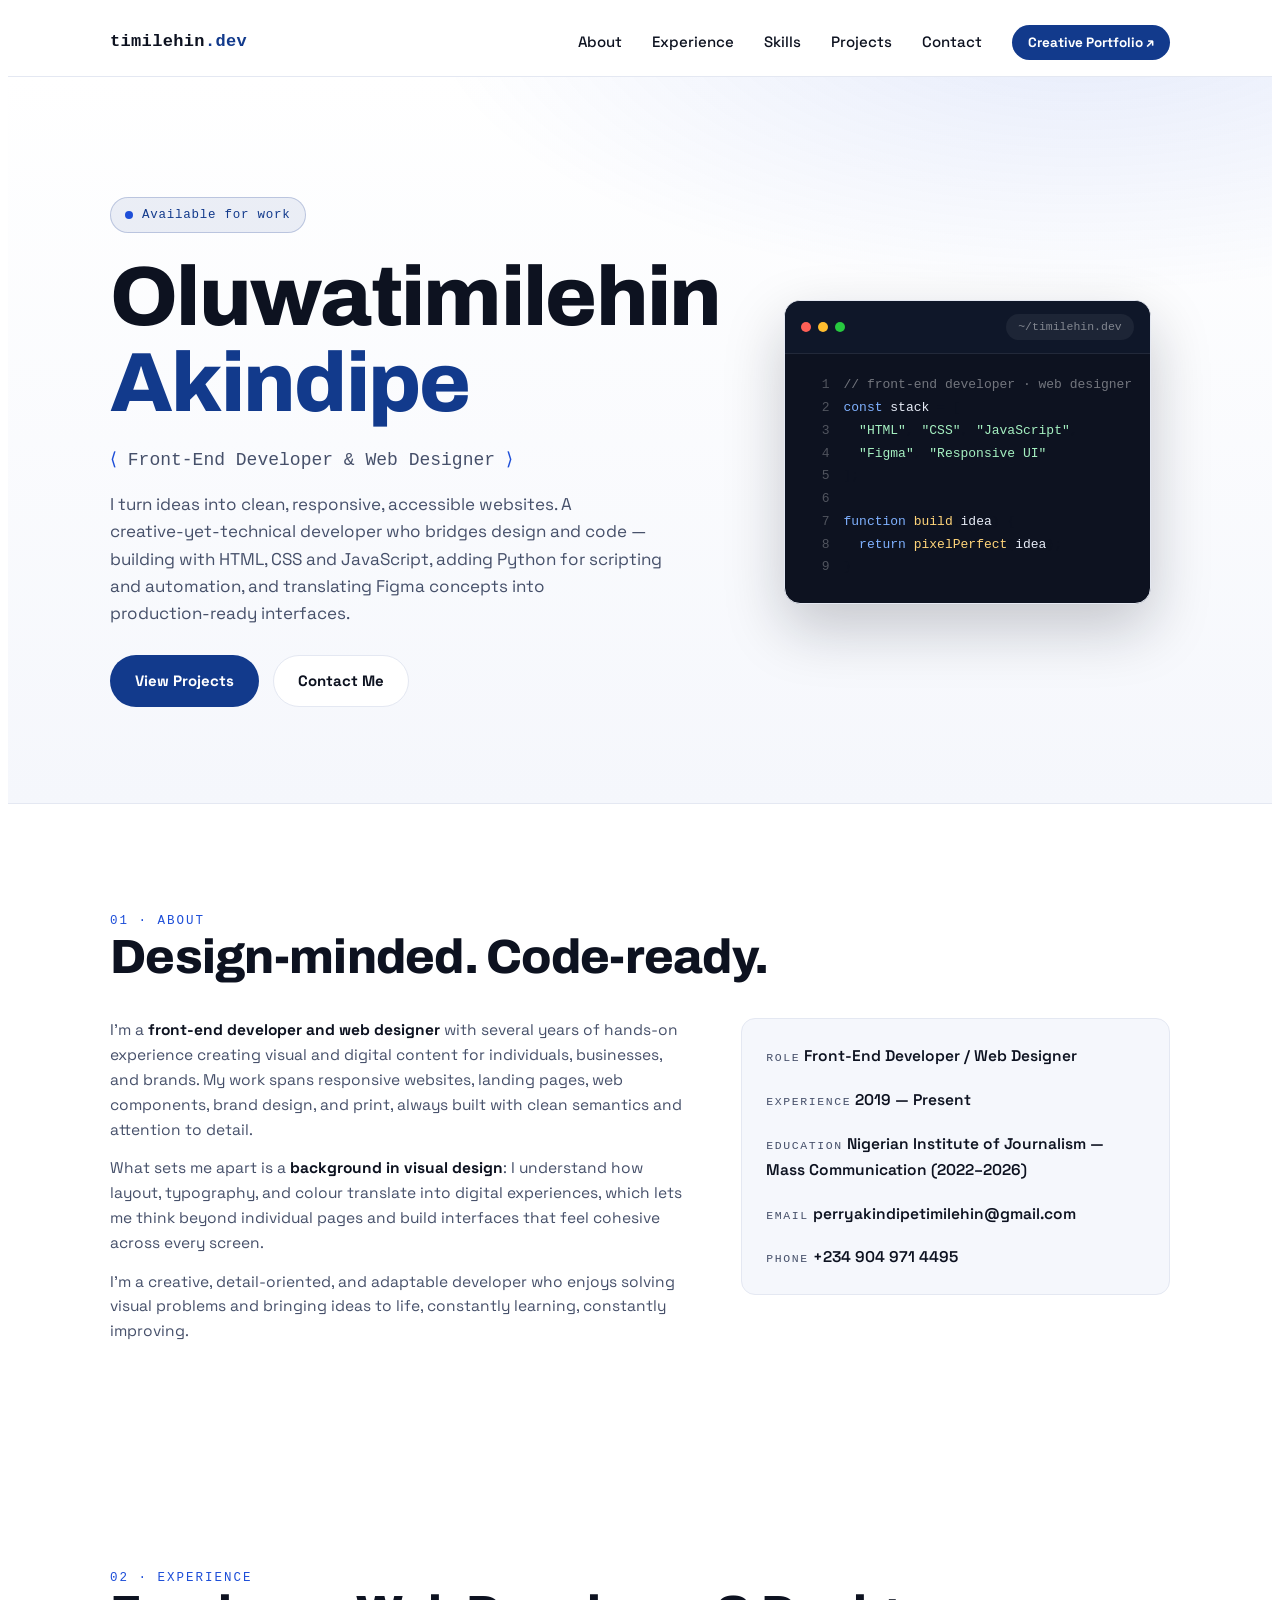
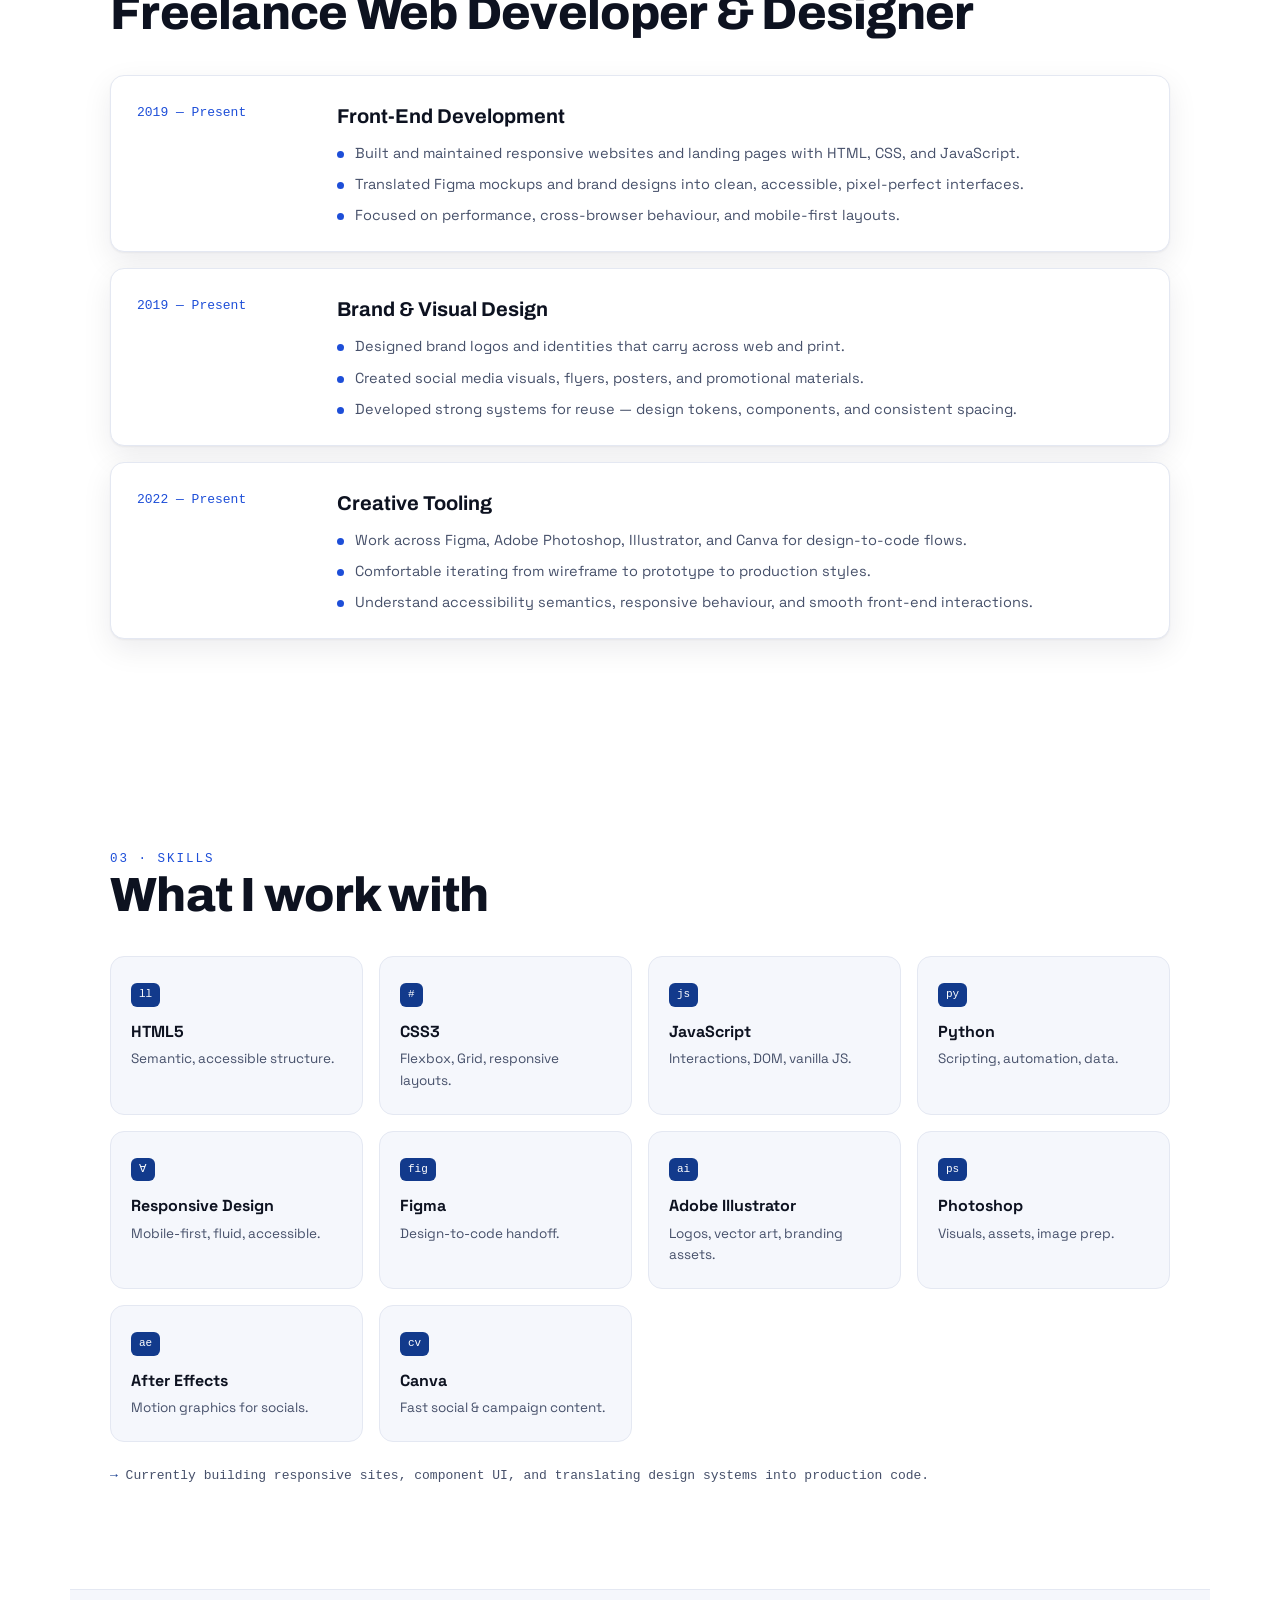
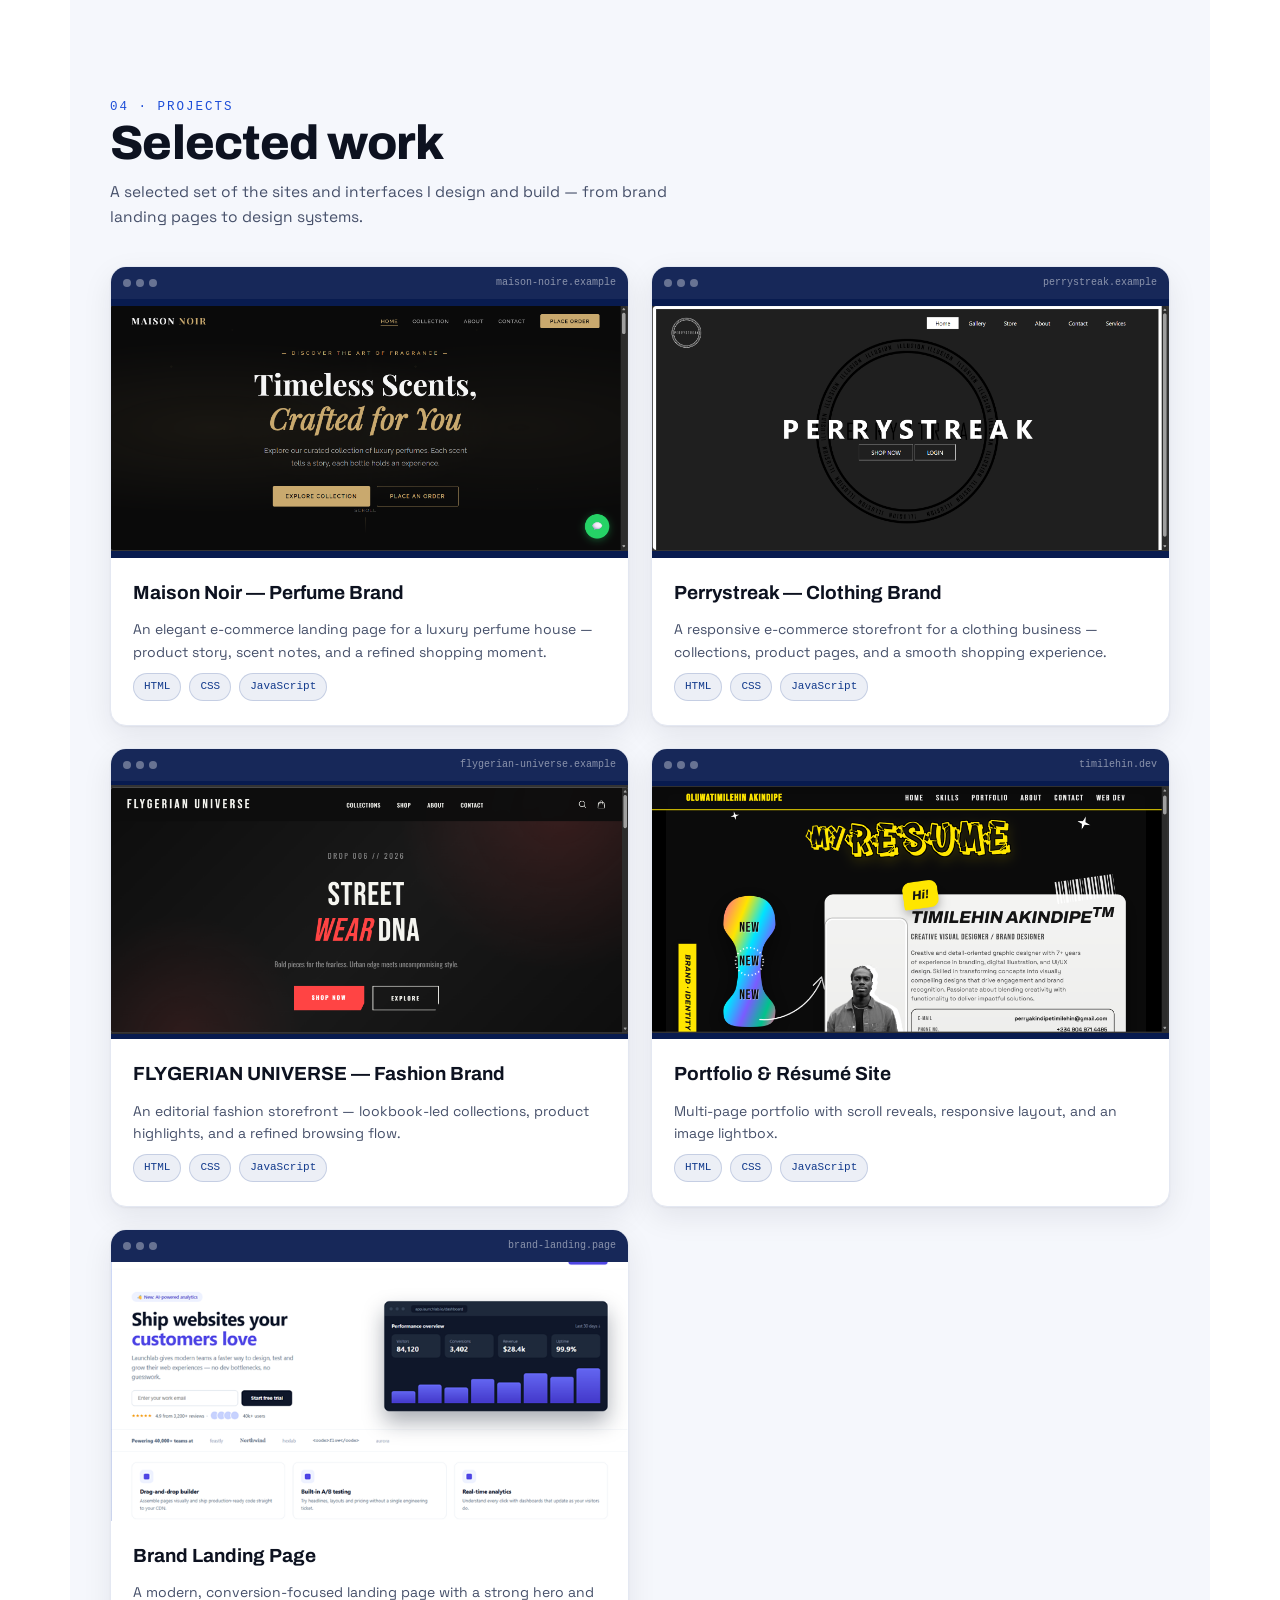
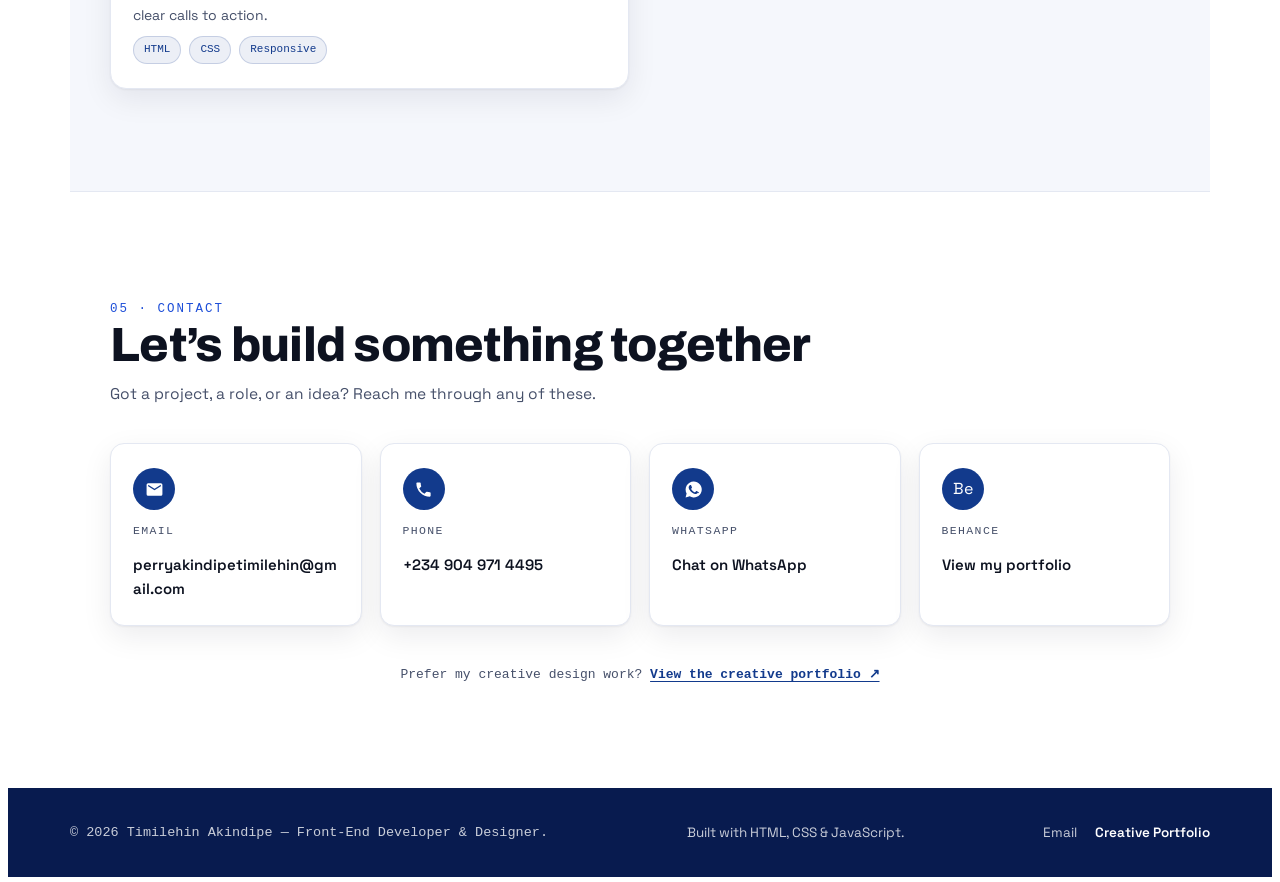
==== commit 1b1fcbcb: "Rename pages: index is dev landing, creative is creative resume" ====
--- a/index.html
+++ b/index.html
@@ -1,710 +1,450 @@
-﻿<!DOCTYPE html>
+<!DOCTYPE html>
 <html lang="en">
 <head>
   <meta charset="UTF-8" />
   <meta name="viewport" content="width=device-width, initial-scale=1.0" />
-  <title>Timilehin Akindipe — Creative Visual Designer</title>
-  <meta name="description" content="Creative Visual Designer / Brand Designer — portfolio résumé of Timilehin Akindipe." />
+  <title>Timilehin Akindipe — Front-End Developer</title>
+  <meta name="description" content="Front-End Developer and Web Designer. I build clean, responsive, accessible websites with HTML, CSS and JavaScript." />
   <link rel="preconnect" href="https://fonts.googleapis.com" />
   <link rel="preconnect" href="https://fonts.gstatic.com" crossorigin />
-  <link href="https://fonts.googleapis.com/css2?family=Anton&family=Bebas+Neue&family=Space+Grotesk:ital,wght@0,400;0,500;0,700;1,700&family=Archivo:ital,wght@0,600;0,800;1,800&display=swap" rel="stylesheet" />
-  <link rel="stylesheet" href="css/variables.css" />
-  <link rel="stylesheet" href="css/base.css" />
-  <link rel="stylesheet" href="css/layout.css" />
-  <link rel="stylesheet" href="css/components.css" />
+  <link href="https://fonts.googleapis.com/css2?family=Space+Grotesk:wght@400;500;600;700&family=Archivo:ital,wght@0,600;0,700;0,800;1,800&family=JetBrains+Mono:wght@400;600&display=swap" rel="stylesheet" />
+  <link rel="stylesheet" href="css/developer.css" />
 </head>
-<body>
-
-  <!-- ============ NAVIGATION ============ -->
-  <nav class="nav" aria-label="Primary">
-    <div class="nav__inner">
-      <a class="nav__brand" href="#poster">OLUWATIMILEHIN AKINDIPE</a>
-      <button class="nav__toggle" id="navToggle" aria-label="Toggle menu" aria-expanded="false" aria-controls="navMenu">
-        <span class="nav__toggle-bar"></span>
-        <span class="nav__toggle-bar"></span>
-        <span class="nav__toggle-bar"></span>
+<body class="dev">
+
+  <!-- ============ NAV ============ -->
+  <nav class="dev-nav" id="devNav" aria-label="Primary">
+    <div class="dev-nav__inner">
+      <a class="dev-nav__brand" href="#top">timilehin<span class="dev-nav__brand-dot">.dev</span></a>
+      <button class="dev-nav__toggle" id="devNavToggle" aria-label="Toggle menu" aria-expanded="false" aria-controls="devNavMenu">
+        <span class="dev-nav__toggle-bar"></span>
+        <span class="dev-nav__toggle-bar"></span>
+        <span class="dev-nav__toggle-bar"></span>
       </button>
-      <ul class="nav__links" id="navMenu">
-<li><a class="nav__link" href="welcome.html">Home</a></li>
-        <li><a class="nav__link" href="#skills">Skills</a></li>
-        <li><a class="nav__link" href="#portfolio">Portfolio</a></li>
-        <li><a class="nav__link" href="#about">About</a></li>
-<li><a class="nav__link" href="#contact">Contact</a></li>
-<li><a class="nav__link" href="developer.html" aria-label="View my Front-End Developer page">Web Dev</a></li>
+      <ul class="dev-nav__menu" id="devNavMenu">
+        <li><a class="dev-nav__link" href="#about">About</a></li>
+        <li><a class="dev-nav__link" href="#experience">Experience</a></li>
+        <li><a class="dev-nav__link" href="#skills">Skills</a></li>
+        <li><a class="dev-nav__link" href="#projects">Projects</a></li>
+        <li><a class="dev-nav__link" href="#contact">Contact</a></li>
+        <li><a class="dev-nav__creative" href="welcome.html">Creative Portfolio&nbsp;&nearr;</a></li>
       </ul>
     </div>
-    <div class="ticker" aria-label="REQUEST/BOOK ME NOW!">
-      <div class="ticker__track"><span class="ticker__copy">REQUEST/BOOK ME NOW!&nbsp;&nbsp;&#10022;&nbsp;&nbsp;REQUEST/BOOK ME NOW!&nbsp;&nbsp;&#10022;&nbsp;&nbsp;REQUEST/BOOK ME NOW!&nbsp;&nbsp;&#10022;&nbsp;&nbsp;REQUEST/BOOK ME NOW!&nbsp;&nbsp;&#10022;&nbsp;&nbsp;REQUEST/BOOK ME NOW!&nbsp;&nbsp;&#10022;&nbsp;&nbsp;REQUEST/BOOK ME NOW!&nbsp;&nbsp;&#10022;&nbsp;&nbsp;</span><span class="ticker__copy" aria-hidden="true">REQUEST/BOOK ME NOW!&nbsp;&nbsp;&#10022;&nbsp;&nbsp;REQUEST/BOOK ME NOW!&nbsp;&nbsp;&#10022;&nbsp;&nbsp;REQUEST/BOOK ME NOW!&nbsp;&nbsp;&#10022;&nbsp;&nbsp;REQUEST/BOOK ME NOW!&nbsp;&nbsp;&#10022;&nbsp;&nbsp;REQUEST/BOOK ME NOW!&nbsp;&nbsp;&#10022;&nbsp;&nbsp;REQUEST/BOOK ME NOW!&nbsp;&nbsp;&#10022;&nbsp;&nbsp;</span></div>
+  </nav>
+
+  <main id="top">
+
+    <!-- ============ HERO ============ -->
+    <section class="dev-hero">
+      <div class="dev-hero__inner">
+        <div class="dev-hero__content" data-reveal>
+          <span class="dev-hero__tag"><span class="dev-hero__pulse"></span>Available for work</span>
+          <h1 class="dev-hero__name">
+            <span class="dev-hero__name-line">Oluwatimilehin</span>
+            <span class="dev-hero__name-line dev-hero__name-line--blue">Akindipe</span>
+          </h1>
+          <p class="dev-hero__role">
+            <span class="dev-hero__role-bracket">&lang;</span> Front&#8209;End Developer &amp; Web Designer <span class="dev-hero__role-bracket">&rang;</span>
+          </p>
+          <p class="dev-hero__intro">
+            I turn ideas into clean, responsive, accessible websites. A creative&#8209;yet&#8209;technical developer
+            who bridges design and code — building with HTML, CSS and JavaScript, adding Python for scripting
+            and automation, and translating Figma concepts into production&#8209;ready interfaces.
+          </p>
+          <div class="dev-hero__actions">
+            <a class="dev-btn dev-btn--solid" href="#projects">View Projects</a>
+            <a class="dev-btn dev-btn--ghost" href="#contact">Contact Me</a>
+          </div>
+        </div>
+
+        <div class="dev-code" data-reveal aria-hidden="true">
+          <div class="dev-code__bar">
+            <span class="dev-code__dot dev-code__dot--r"></span>
+            <span class="dev-code__dot dev-code__dot--y"></span>
+            <span class="dev-code__dot dev-code__dot--g"></span>
+            <span class="dev-code__url">~/timilehin.dev</span>
+          </div>
+          <div class="dev-code__body">
+            <div class="dev-code__line"><span class="dev-code__num">1</span><span><span class="dev-code__cmt">// front-end developer · web designer</span></span></div>
+            <div class="dev-code__line"><span class="dev-code__num">2</span><span><span class="dev-code__kw">const</span> <span class="dev-code__txt">stack</span> = [</span></div>
+            <div class="dev-code__line"><span class="dev-code__num">3</span><span>&nbsp;&nbsp;<span class="dev-code__str">"HTML"</span>, <span class="dev-code__str">"CSS"</span>, <span class="dev-code__str">"JavaScript"</span>,</span></div>
+            <div class="dev-code__line"><span class="dev-code__num">4</span><span>&nbsp;&nbsp;<span class="dev-code__str">"Figma"</span>, <span class="dev-code__str">"Responsive UI"</span></span></div>
+            <div class="dev-code__line"><span class="dev-code__num">5</span><span>];</span></div>
+            <div class="dev-code__line"><span class="dev-code__num">6</span><span>&nbsp;</span></div>
+            <div class="dev-code__line"><span class="dev-code__num">7</span><span><span class="dev-code__kw">function</span> <span class="dev-code__sel">build</span>(<span class="dev-code__txt">idea</span>) {</span></div>
+            <div class="dev-code__line"><span class="dev-code__num">8</span><span>&nbsp;&nbsp;<span class="dev-code__kw">return</span> <span class="dev-code__sel">pixelPerfect</span>(<span class="dev-code__txt">idea</span>);</span></div>
+            <div class="dev-code__line"><span class="dev-code__num">9</span><span>}</span></div>
+          </div>
+        </div>
+      </div>
+    </section>
+
+    <!-- ============ ABOUT ============ -->
+    <section class="dev-section" id="about" data-reveal>
+      <span class="dev-section__eyebrow">01 · About</span>
+      <h2 class="dev-section__title">Design-minded. Code-ready.</h2>
+
+      <div class="dev-about__grid">
+        <div class="dev-about__text">
+          <p>
+            I'm a <strong>front&#8209;end developer and web designer</strong> with several years of hands&#8209;on
+            experience creating visual and digital content for individuals, businesses, and brands.
+            My work spans responsive websites, landing pages, web components, brand design, and
+            print, always built with clean semantics and attention to detail.
+          </p>
+          <p>
+            What sets me apart is a <strong>background in visual design</strong>: I understand how layout, typography,
+            and colour translate into digital experiences, which lets me think beyond individual pages and build
+            interfaces that feel cohesive across every screen.
+          </p>
+          <p>
+            I'm a creative, detail&#8209;oriented, and adaptable developer who enjoys solving visual problems
+            and bringing ideas to life, constantly learning, constantly improving.
+          </p>
+        </div>
+
+        <div class="dev-facts">
+          <div class="dev-fact">
+            <span class="dev-fact__label">Role</span>
+            <span class="dev-fact__value">Front&#8209;End Developer / Web Designer</span>
+          </div>
+          <div class="dev-fact">
+            <span class="dev-fact__label">Experience</span>
+            <span class="dev-fact__value">2019 &mdash; Present</span>
+          </div>
+          <div class="dev-fact">
+            <span class="dev-fact__label">Education</span>
+            <span class="dev-fact__value">Nigerian Institute of Journalism &mdash; Mass Communication (2022&ndash;2026)</span>
+          </div>
+          <div class="dev-fact">
+            <span class="dev-fact__label">Email</span>
+            <span class="dev-fact__value"><a href="mailto:perryakindipetimilehin@gmail.com">perryakindipetimilehin@gmail.com</a></span>
+          </div>
+          <div class="dev-fact">
+            <span class="dev-fact__label">Phone</span>
+            <span class="dev-fact__value"><a href="tel:+2349049714495">+234 904 971 4495</a></span>
+          </div>
+        </div>
+      </div>
+    </section>
+
+    <!-- ============ EXPERIENCE ============ -->
+    <section class="dev-section" id="experience" data-reveal>
+      <span class="dev-section__eyebrow">02 · Experience</span>
+      <h2 class="dev-section__title">Freelance Web Developer &amp; Designer</h2>
+
+      <div class="dev-exp-list">
+        <article class="dev-exp">
+          <span class="dev-exp__period">2019 &mdash; Present</span>
+          <div>
+            <h3 class="dev-exp__title">Front&#8209;End Development</h3>
+            <ul>
+              <li>Built and maintained responsive websites and landing pages with HTML, CSS, and JavaScript.</li>
+              <li>Translated Figma mockups and brand designs into clean, accessible, pixel&#8209;perfect interfaces.</li>
+              <li>Focused on performance, cross&#8209;browser behaviour, and mobile&#8209;first layouts.</li>
+            </ul>
+          </div>
+        </article>
+
+        <article class="dev-exp">
+          <span class="dev-exp__period">2019 &mdash; Present</span>
+          <div>
+            <h3 class="dev-exp__title">Brand &amp; Visual Design</h3>
+            <ul>
+              <li>Designed brand logos and identities that carry across web and print.</li>
+              <li>Created social media visuals, flyers, posters, and promotional materials.</li>
+              <li>Developed strong systems for reuse &mdash; design tokens, components, and consistent spacing.</li>
+            </ul>
+          </div>
+        </article>
+
+        <article class="dev-exp">
+          <span class="dev-exp__period">2022 &mdash; Present</span>
+          <div>
+            <h3 class="dev-exp__title">Creative Tooling</h3>
+            <ul>
+              <li>Work across Figma, Adobe Photoshop, Illustrator, and Canva for design-to-code flows.</li>
+              <li>Comfortable iterating from wireframe to prototype to production styles.</li>
+              <li>Understand accessibility semantics, responsive behaviour, and smooth front&#8209;end interactions.</li>
+            </ul>
+          </div>
+        </article>
+      </div>
+    </section>
+
+    <!-- ============ SKILLS ============ -->
+    <section class="dev-section" id="skills" data-reveal>
+      <span class="dev-section__eyebrow">03 · Skills</span>
+      <h2 class="dev-section__title">What I work with</h2>
+
+      <div class="dev-skills__grid">
+        <div class="dev-skill">
+          <span class="dev-skill__tag">ll</span>
+          <p class="dev-skill__name">HTML5</p>
+          <p class="dev-skill__desc">Semantic, accessible structure.</p>
+        </div>
+        <div class="dev-skill">
+          <span class="dev-skill__tag">#</span>
+          <p class="dev-skill__name">CSS3</p>
+          <p class="dev-skill__desc">Flexbox, Grid, responsive layouts.</p>
+        </div>
+        <div class="dev-skill">
+          <span class="dev-skill__tag">js</span>
+          <p class="dev-skill__name">JavaScript</p>
+          <p class="dev-skill__desc">Interactions, DOM, vanilla JS.</p>
+        </div>
+        <div class="dev-skill">
+          <span class="dev-skill__tag">py</span>
+          <p class="dev-skill__name">Python</p>
+          <p class="dev-skill__desc">Scripting, automation, data.</p>
+        </div>
+        <div class="dev-skill">
+          <span class="dev-skill__tag">&forall;</span>
+          <p class="dev-skill__name">Responsive Design</p>
+          <p class="dev-skill__desc">Mobile&#8209;first, fluid, accessible.</p>
+        </div>
+        <div class="dev-skill">
+          <span class="dev-skill__tag">fig</span>
+          <p class="dev-skill__name">Figma</p>
+          <p class="dev-skill__desc">Design-to-code handoff.</p>
+        </div>
+        <div class="dev-skill">
+          <span class="dev-skill__tag">ai</span>
+          <p class="dev-skill__name">Adobe Illustrator</p>
+          <p class="dev-skill__desc">Logos, vector art, branding assets.</p>
+        </div>
+        <div class="dev-skill">
+          <span class="dev-skill__tag">ps</span>
+          <p class="dev-skill__name">Photoshop</p>
+          <p class="dev-skill__desc">Visuals, assets, image prep.</p>
+        </div>
+        <div class="dev-skill">
+          <span class="dev-skill__tag">ae</span>
+          <p class="dev-skill__name">After Effects</p>
+          <p class="dev-skill__desc">Motion graphics for socials.</p>
+        </div>
+        <div class="dev-skill">
+          <span class="dev-skill__tag">cv</span>
+          <p class="dev-skill__name">Canva</p>
+          <p class="dev-skill__desc">Fast social &amp; campaign content.</p>
+        </div>
+      </div>
+
+      <p class="dev-skills__note">
+        <span class="dev-skills__note-arrow">&#8594;</span> Currently building responsive sites, component UI,
+        and translating design systems into production code.
+      </p>
+    </section>
+
+    <!-- ============ PROJECTS ============ -->
+    <section class="dev-section dev-projects" id="projects" data-reveal>
+      <span class="dev-section__eyebrow">04 · Projects</span>
+      <h2 class="dev-section__title">Selected work</h2>
+      <p class="dev-section__lead">A selected set of the sites and interfaces I design and build — from brand landing pages to design systems.</p>
+
+      <div class="dev-projects__grid">
+        <article class="dev-project">
+          <div class="dev-project__mock">
+            <div class="dev-project__bar">
+              <i></i><i></i><i></i>
+              <span class="dev-project__url">maison-noire.example</span>
+            </div>
+            <div class="dev-project__screen dev-project__screen--fit">
+              <img src="img/projects/perfume-brand.png" alt="Maison Noir perfume brand website preview" loading="lazy" />
+            </div>
+          </div>
+          <div class="dev-project__body">
+            <h3 class="dev-project__title">Maison Noir &mdash; Perfume Brand</h3>
+            <p class="dev-project__desc">An elegant e-commerce landing page for a luxury perfume house &mdash; product story, scent notes, and a refined shopping moment.</p>
+            <div class="dev-project__chips">
+              <span class="dev-chip">HTML</span><span class="dev-chip">CSS</span><span class="dev-chip">JavaScript</span>
+            </div>
+          </div>
+        </article>
+
+        <article class="dev-project">
+          <div class="dev-project__mock">
+            <div class="dev-project__bar">
+              <i></i><i></i><i></i>
+              <span class="dev-project__url">perrystreak.example</span>
+            </div>
+            <div class="dev-project__screen dev-project__screen--fit">
+              <img src="img/projects/clothing-brand.png" alt="Clothing brand website preview" loading="lazy" />
+            </div>
+          </div>
+          <div class="dev-project__body">
+            <h3 class="dev-project__title">Perrystreak &mdash; Clothing Brand</h3>
+            <p class="dev-project__desc">A responsive e-commerce storefront for a clothing business &mdash; collections, product pages, and a smooth shopping experience.</p>
+            <div class="dev-project__chips">
+              <span class="dev-chip">HTML</span><span class="dev-chip">CSS</span><span class="dev-chip">JavaScript</span>
+            </div>
+          </div>
+        </article>
+
+        <article class="dev-project">
+          <div class="dev-project__mock">
+            <div class="dev-project__bar">
+              <i></i><i></i><i></i>
+              <span class="dev-project__url">flygerian-universe.example</span>
+            </div>
+            <div class="dev-project__screen dev-project__screen--fit">
+              <img src="img/projects/fashion-brand.png" alt="FLYGERIAN UNIVERSE fashion brand website preview" loading="lazy" />
+            </div>
+          </div>
+          <div class="dev-project__body">
+            <h3 class="dev-project__title">FLYGERIAN UNIVERSE &mdash; Fashion Brand</h3>
+            <p class="dev-project__desc">An editorial fashion storefront &mdash; lookbook-led collections, product highlights, and a refined browsing flow.</p>
+            <div class="dev-project__chips">
+              <span class="dev-chip">HTML</span><span class="dev-chip">CSS</span><span class="dev-chip">JavaScript</span>
+            </div>
+          </div>
+        </article>
+
+        <article class="dev-project">
+          <div class="dev-project__mock">
+            <div class="dev-project__bar">
+              <i></i><i></i><i></i>
+              <span class="dev-project__url">timilehin.dev</span>
+            </div>
+            <div class="dev-project__screen dev-project__screen--fit">
+              <img src="img/projects/portfolio-resume.png" alt="Portfolio and resume site preview" loading="lazy" />
+            </div>
+          </div>
+          <div class="dev-project__body">
+            <h3 class="dev-project__title">Portfolio &amp; R&eacute;sum&eacute; Site</h3>
+            <p class="dev-project__desc">Multi&#8209;page portfolio with scroll reveals, responsive layout, and an image lightbox.</p>
+            <div class="dev-project__chips">
+              <span class="dev-chip">HTML</span><span class="dev-chip">CSS</span><span class="dev-chip">JavaScript</span>
+            </div>
+          </div>
+        </article>
+
+        <article class="dev-project">
+          <div class="dev-project__mock">
+            <div class="dev-project__bar">
+              <i></i><i></i><i></i>
+              <span class="dev-project__url">brand-landing.page</span>
+            </div>
+            <div class="dev-project__screen dev-project__screen--grad2">
+              <img src="img/projects/brand-landing.png" alt="Brand landing page preview" loading="lazy" />
+            </div>
+          </div>
+          <div class="dev-project__body">
+            <h3 class="dev-project__title">Brand Landing Page</h3>
+            <p class="dev-project__desc">A modern, conversion&#8209;focused landing page with a strong hero and clear calls to action.</p>
+            <div class="dev-project__chips">
+              <span class="dev-chip">HTML</span><span class="dev-chip">CSS</span><span class="dev-chip">Responsive</span>
+            </div>
+          </div>
+        </article>
+
+        </div>
+    </section>
+
+    <!-- ============ CONTACT ============ -->
+    <section class="dev-section" id="contact" data-reveal>
+      <span class="dev-section__eyebrow">05 · Contact</span>
+      <h2 class="dev-section__title">Let&rsquo;s build something together</h2>
+      <p class="dev-section__lead">Got a project, a role, or an idea? Reach me through any of these.</p>
+
+      <div class="dev-contact__grid">
+        <a class="dev-contact-card" href="mailto:perryakindipetimilehin@gmail.com">
+          <span class="dev-contact-card__icon">
+            <svg viewBox="0 0 24 24" aria-hidden="true"><path fill="currentColor" d="M20 4H4a2 2 0 0 0-2 2v12a2 2 0 0 0 2 2h16a2 2 0 0 0 2-2V6a2 2 0 0 0-2-2zm0 4-8 5-8-5V6l8 5 8-5z"/></svg>
+          </span>
+          <span class="dev-contact-card__label">Email</span>
+          <span class="dev-contact-card__value">perryakindipetimilehin@gmail.com</span>
+        </a>
+
+        <a class="dev-contact-card" href="tel:+2349049714495">
+          <span class="dev-contact-card__icon">
+            <svg viewBox="0 0 24 24" aria-hidden="true"><path fill="currentColor" d="M6.6 10.8a15.1 15.1 0 0 0 6.6 6.6l2.2-2.2a1 1 0 0 1 1-.25 11.4 11.4 0 0 0 3.6.58 1 1 0 0 1 1 1V20a1 1 0 0 1-1 1A17 17 0 0 1 3 4a1 1 0 0 1 1-1h3.5a1 1 0 0 1 1 1 11.4 11.4 0 0 0 .58 3.6 1 1 0 0 1-.25 1z"/></svg>
+          </span>
+          <span class="dev-contact-card__label">Phone</span>
+          <span class="dev-contact-card__value">+234 904 971 4495</span>
+        </a>
+
+        <a class="dev-contact-card" href="https://wa.me/2349049714495" target="_blank" rel="noopener">
+          <span class="dev-contact-card__icon">
+            <svg viewBox="0 0 24 24" aria-hidden="true"><path fill="currentColor" d="M12 2a10 10 0 0 0-8.7 14.9L2 22l5.3-1.4A10 10 0 1 0 12 2zm5.3 14.2c-.2.7-1.3 1.3-1.9 1.4-.5.1-1.1.2-3.4-.7-2.9-1.2-4.7-4.1-4.8-4.3-.2-.2-1.3-1.7-1.3-3.2s.8-2.3 1.1-2.6c.3-.3.6-.4.8-.4h.6c.2 0 .5-.1.7.5l.9 2.2c.1.2.1.4 0 .6l-.4.6-.5.6c-.1.1-.3.3-.1.6.2.3.9 1.4 1.9 2.3 1.3 1.1 2.4 1.5 2.7 1.6.3.1.5.1.7-.1l1-1.2c.2-.3.4-.2.7-.1l2.1 1c.3.1.5.2.6.4.1.1.1.7-.1 1.3z"/></svg>
+          </span>
+          <span class="dev-contact-card__label">WhatsApp</span>
+          <span class="dev-contact-card__value">Chat on WhatsApp</span>
+        </a>
+
+        <a class="dev-contact-card" href="https://www.behance.net/timilehperrya" target="_blank" rel="noopener">
+          <span class="dev-contact-card__icon dev-contact-card__icon--be">Be</span>
+          <span class="dev-contact-card__label">Behance</span>
+          <span class="dev-contact-card__value">View my portfolio</span>
+        </a>
+      </div>
+
+      <p class="dev-contact__cta">
+        <span class="dev-contact__cta-note">Prefer my creative design work? <a href="welcome.html">View the creative portfolio &nearr;</a></span>
+      </p>
+    </section>
+  </main>
+
+  <!-- ============ FOOTER ============ -->
+  <footer class="dev-footer">
+    <div class="dev-footer__inner">
+      <p class="dev-footer__mono">&copy; <span id="footer-year">2026</span> Timilehin Akindipe &mdash; Front&#8209;End Developer &amp; Designer.</p>
+      <p>Built with HTML, CSS &amp; JavaScript.</p>
+      <div class="dev-footer__links">
+        <a href="mailto:perryakindipetimilehin@gmail.com">Email</a>
+        <a class="dev-footer__creative" href="welcome.html">Creative Portfolio</a>
+      </div>
     </div>
-  </nav>
-
-  <div class="poster" id="poster">
-
-    <!-- ============ MAIN TITLE ============ -->
-    <header class="hero" data-reveal>
-      <span class="hero__my">MY</span>
-      <h1 class="hero__title">RESUME</h1>
-      <svg class="hero__sparkle sparkle--a" viewBox="0 0 40 40" aria-hidden="true">
-        <path d="M20 0 L24 16 L40 20 L24 24 L20 40 L16 24 L0 20 L16 16 Z" fill="#fff"/>
-      </svg>
-<svg class="hero__sparkle sparkle--b" viewBox="0 0 40 40" aria-hidden="true">
-        <path d="M20 0 L24 16 L40 20 L24 24 L20 40 L16 24 L0 20 L16 16 Z" fill="#fff"/>
-      </svg>
-    </header>
-
-    <!-- ============ LEFT GRADIENT "NEW" GRAPHIC ============ -->
-    <aside class="new-graphic" data-reveal>
-      <div class="new-graphic__shape" aria-hidden="true">
-        <svg class="new-graphic__svg" viewBox="0 0 128 330" preserveAspectRatio="none" xmlns="http://www.w3.org/2000/svg">
-          <defs>
-            <linearGradient id="newGrad" x1="0" y1="0" x2="1" y2="1">
-              <stop offset="0" stop-color="#ff5e9c"/>
-              <stop offset="0.25" stop-color="#ffe600"/>
-              <stop offset="0.45" stop-color="#00e5ff"/>
-              <stop offset="0.65" stop-color="#7b5cff"/>
-              <stop offset="0.85" stop-color="#00c48c"/>
-              <stop offset="1" stop-color="#ff5e9c"/>
-            </linearGradient>
-          </defs>
-          <path fill="url(#newGrad)" d="M64 4
-            C 120 4, 128 44, 128 74
-            C 128 96, 100 110, 96 138
-            C 90 168, 90 196, 96 226
-            C 100 252, 128 262, 128 286
-            C 128 316, 118 326, 64 326
-            C 10 326, 0 316, 0 286
-            C 0 262, 28 252, 32 226
-            C 38 196, 38 168, 32 138
-            C 28 110, 0 96, 0 74
-            C 0 44, 8 4, 64 4 Z"/>
-          <circle cx="64" cy="165" r="34" fill="none" stroke="#ffffff" stroke-width="4" stroke-dasharray="3 6" opacity="0.85"/>
-        </svg>
-        <span>NEW</span>
-        <span>NEW</span>
-        <span>NEW</span>
-      </div>
-      <p class="new-graphic__script">I am Perry</p>
-      <svg class="new-graphic__arrow" viewBox="0 0 220 160" aria-hidden="true">
-        <path d="M10 140 C 60 150, 130 130, 170 60" fill="none" stroke="#fff" stroke-width="3" stroke-linecap="round"/>
-        <path d="M150 70 L172 52 L176 82" fill="none" stroke="#fff" stroke-width="3" stroke-linecap="round" stroke-linejoin="round"/>
-      </svg>
-    </aside>
-
-    <!-- ============ PROFILE / RÉSUMÉ CARD ============ -->
-    <section class="profile-card" id="about" data-reveal>
-      <div class="sticker sticker--hi" aria-hidden="true">Hi!</div>
-
-      <div class="profile-card__photo">
-        <img src="assets/portrait.png" alt="Portrait of Timilehin Akindipe" />
-      </div>
-
-      <div class="profile-card__info">
-        <p class="profile-card__brand">TIMILEHIN AKINDIPE<sup>TM</sup></p>
-        <p class="profile-card__role">CREATIVE VISUAL DESIGNER / BRAND DESIGNER</p>
-<p class="profile-card__bio">
-          Creative and detail-oriented graphic designer with 7+ years of experience in
-          branding, digital illustration, and UI/UX design. Skilled in transforming concepts
-          into visually compelling designs that drive engagement and brand recognition.
-          Passionate about blending creativity with functionality to deliver impactful solutions.
-        </p>
-
-        <div class="contact-box">
-          <div class="contact-box__row">
-            <span class="contact-box__label">E-Mail</span>
-            <a class="contact-box__value" href="mailto:perryakindipetimilehin@gmail.com">perryakindipetimilehin@gmail.com</a>
-          </div>
-          <div class="contact-box__row">
-            <span class="contact-box__label">Phone No.</span>
-            <a class="contact-box__value" href="tel:+2349049714495">+234 904 971 4495</a>
-          </div>
-        </div>
-
-        <div class="profile-card__bottom">
-          <ul class="socials" aria-label="Social links">
-            <li>
-              <a href="#" aria-label="LinkedIn">
-                <svg viewBox="0 0 24 24" aria-hidden="true"><path fill="currentColor" d="M4.98 3.5a2.5 2.5 0 1 1 0 5 2.5 2.5 0 0 1 0-5zM3 9h4v12H3zM9 9h3.8v1.7h.05c.53-1 1.83-2.05 3.77-2.05 4.03 0 4.78 2.65 4.78 6.1V21h-4v-5.5c0-1.3-.02-3-1.83-3-1.84 0-2.12 1.43-2.12 2.9V21H9z"/></svg>
-              </a>
-            </li>
-            <li>
-              <a href="mailto:perryakindipetimilehin@gmail.com" aria-label="Email">
-                <svg viewBox="0 0 24 24" aria-hidden="true"><path fill="currentColor" d="M20 4H4a2 2 0 0 0-2 2v12a2 2 0 0 0 2 2h16a2 2 0 0 0 2-2V6a2 2 0 0 0-2-2zm0 4-8 5-8-5V6l8 5 8-5z"/></svg>
-              </a>
-            </li>
-            <li>
-              <a href="https://wa.me/2349049714495" target="_blank" rel="noopener" aria-label="WhatsApp">
-                <svg viewBox="0 0 24 24" aria-hidden="true"><path fill="currentColor" d="M12 2a10 10 0 0 0-8.7 14.9L2 22l5.3-1.4A10 10 0 1 0 12 2zm5.3 14.2c-.2.7-1.3 1.3-1.9 1.4-.5.1-1.1.2-3.4-.7-2.9-1.2-4.7-4.1-4.8-4.3-.2-.2-1.3-1.7-1.3-3.2s.8-2.3 1.1-2.6c.3-.3.6-.4.8-.4h.6c.2 0 .5-.1.7.5l.9 2.2c.1.2.1.4 0 .6l-.4.6-.5.6c-.1.1-.3.3-.1.6.2.3.9 1.4 1.9 2.3 1.3 1.1 2.4 1.5 2.7 1.6.3.1.5.1.7-.1l1-1.2c.2-.3.4-.2.7-.1l2.1 1c.3.1.5.2.6.4.1.1.1.7-.1 1.3z"/></svg>
-              </a>
-            </li>
-            <li>
-              <a href="https://www.behance.net/timilehperrya" target="_blank" rel="noopener" class="socials__be" aria-label="Behance">Be</a>
-            </li>
-          </ul>
-
-          <div class="qr-code" role="img" aria-label="QR code linking to portfolio">
-            <img src="assets/qr.svg" alt="" />
-          </div>
-        </div>
-      </div>
-
-      <div class="barcode barcode--profile" aria-hidden="true">
-        <span></span><span></span><span></span><span></span><span></span><span></span><span></span><span></span><span></span><span></span><span></span><span></span><span></span><span></span><span></span><span></span><span></span><span></span><span></span><span></span>
-      </div>
-    </section>
-
-    <!-- ============ SOFTWARE STRIP ============ -->
-    <div class="tool-strip" data-reveal aria-label="Software tools">
-      <span class="tool tool--ai"><img src="assets/logo-ap.png" alt="Adobe Illustrator" /></span>
-      <span class="tool tool--ps"><img src="assets/logo-pp.png" alt="Adobe Photoshop" /></span>
-      <span class="tool tool--ae"><img src="assets/logo-ar.png" alt="Adobe After Effects" /></span>
-      <span class="tool tool--figma"><img src="assets/logo-f.png" alt="Figma" /></span>
-      <span class="tool tool--canva"><img src="assets/logo-c.png" alt="Canva" /></span>
-    </div>
-
-    <!-- ============ EDUCATION TICKET ============ -->
-    <article class="ticket" data-reveal aria-label="Education ticket">
-      <div class="ticket__body">
-        <p class="ticket__no">No. 11800109</p>
-        <hr class="ticket__dash" />
-
-        <div class="ticket__main">
-          <div class="ticket__text">
-            <p class="ticket__institute">NIGERIAN INSTITUTE<br />OF JOURNALISM</p>
-            <p class="ticket__field">JOURNALISM</p>
-            <p class="ticket__course">MASS COMMUNICATION</p>
-            <p class="ticket__focus">Graphic Design</p>
-          </div>
-          <div class="ticket__year">
-            <span class="ticket__year-sm">2022</span>
-            <span class="ticket__year-lg">2026</span>
-          </div>
-        </div>
-
-        <hr class="ticket__dash" />
-
-        <div class="ticket__footer">
-          <div>
-            <p class="ticket__footer-label">EDUCATION</p>
-            <p class="ticket__footer-dates">2022–2026</p>
-          </div>
-          <div class="ticket__barcode" aria-hidden="true">
-            <span></span><span></span><span></span><span></span><span></span><span></span><span></span><span></span><span></span><span></span><span></span><span></span><span></span><span></span>
-          </div>
-        </div>
-      </div>
-    </article>
-
-    <!-- ============ YELLOW TAPE STRIPS ============ -->
-    <div class="tape tape--skills" aria-hidden="true">DESIGN SKILLS · EDUCATION · DESIGN SKILLS · EDUCATION</div>
-    <div class="tape tape--side" aria-hidden="true">BRAND · IDENTITY · VISUALS</div>
-
-    <!-- ============ INTRODUCTION / EXPERIENCE ============ -->
-    <section class="exp-panel" data-reveal>
-      <div class="exp-panel__tools" aria-hidden="true">
-        <span class="badge">INTRODUCTION</span>
-      </div>
-
-<p class="exp-panel__intro">
-        A versatile technology and creative professional with hands-on experience in
-        graphic design, web development, branding, visual design, HTML/CSS/JavaScript,
-        and Wi-Fi/network troubleshooting.
-      </p>
-
-      <p class="exp-panel__intro exp-panel__intro--second">
-        However, as a Creative Visual Designer and Graphic Designer with several years of
-        hands-on experience creating visual content for individuals, businesses, and brands.
-        My work spans branding, logo design, social media graphics, print design, flyers,
-        posters, and promotional materials.
-      </p>
-
-      <p class="exp-panel__intro exp-panel__intro--third">
-        I'm passionate about turning ideas and concepts into visually compelling designs that
-        communicate clearly and connect with an audience. I have strong experience using
-        Adobe Photoshop and Canva, while also developing my skills in Figma and other
-        creative tools.
-      </p>
-
-      <p class="exp-panel__intro exp-panel__intro--fourth">
-        What also sets me apart is my background in web development. I understand how visual
-        design translates into digital experiences, which allows me to think beyond
-        individual graphics and consider how a brand should look and feel across different
-        platforms.
-      </p>
-
-      <p class="exp-panel__intro exp-panel__intro--fifth">
-        I'm a creative, detail-oriented, and adaptable designer who enjoys solving visual
-        problems and bringing ideas to life. I'm constantly looking for opportunities to
-        improve my craft, work on meaningful projects, and create designs that are both
-        visually strong and purposeful.
-      </p>
-
-      <div class="exp-panel__tools">
-        <span class="badge">EXPERIENCE</span>
-      </div>
-
-      <ul class="exp-panel__list">
-        <li><strong>2019 – Present:</strong> Designed brand logos and identities.</li>
-        <li><strong>2021 – Present:</strong> Created print designs (brochures, posters, packaging).</li>
-        <li><strong>2022 – Present:</strong> Developed social media visuals and motion graphics.</li>
-      </ul>
-
-      <hr class="rule" />
-
-      <h2 class="exp-panel__heading">Freelance Graphic Designer <em>(2019 – Present)</em></h2>
-
-      <ul class="exp-panel__bullets">
-        <li>Logo Design</li>
-        <li>Brand Design</li>
-        <li>Print Design</li>
-        <li>Social Media Graphics</li>
-      </ul>
-
-      <hr class="rule" />
-
-      <p class="exp-panel__now">2026 <span class="exp-panel__arrow">→</span> NOW</p>
-
-      <!-- Decorative Photoshop interface -->
-      <div class="ps-panel" aria-hidden="true">
-        <div class="ps-panel__bar">
-          <span></span><span></span><span></span>
-        </div>
-        <ul class="ps-panel__tools">
-          <li>◩</li><li>✎</li><li>⌖</li><li>▭</li><li>✚</li>
-          <li>◐</li><li>✂</li><li>⌘</li><li>T</li><li>◇</li>
-          <li>★</li><li>⁘</li>
-        </ul>
-        <div class="ps-panel__colors">
-          <span></span><span></span>
-        </div>
-      </div>
-    </section>
-
-    <!-- ============ SKILLS PANEL ============ -->
-    <section class="skills" id="skills" data-reveal>
-      <div class="skills__left">
-        <h2 class="skills__heading">Design Skills</h2>
-        <ul class="skills__icons">
-          <li>
-            <span class="skills__icon">
-              <svg viewBox="0 0 24 24" aria-hidden="true"><path fill="none" stroke="currentColor" stroke-width="1.6" d="M12 3 4 7.5v9L12 21l8-4.5v-9L12 3Zm0 0v18M4 7.5l8 4.5 8-4.5"/></svg>
-            </span>
-            <span class="skills__label">Logo Design</span>
-          </li>
-          <li>
-            <span class="skills__icon">
-              <svg viewBox="0 0 24 24" aria-hidden="true"><circle cx="12" cy="12" r="8" fill="none" stroke="currentColor" stroke-width="1.6"/><path fill="none" stroke="currentColor" stroke-width="1.6" d="M12 4v16M4 12h16"/></svg>
-            </span>
-            <span class="skills__label">Brand Design</span>
-          </li>
-          <li>
-            <span class="skills__icon">
-              <svg viewBox="0 0 24 24" aria-hidden="true"><rect x="5" y="4" width="14" height="6" rx="1" fill="none" stroke="currentColor" stroke-width="1.6"/><rect x="4" y="14" width="16" height="6" rx="1" fill="none" stroke="currentColor" stroke-width="1.6"/><path fill="none" stroke="currentColor" stroke-width="1.6" d="M7 10v4h10v-4"/></svg>
-            </span>
-            <span class="skills__label">Print Design</span>
-          </li>
-        </ul>
-      </div>
-
-      <div class="skills__right">
-        <div class="skills__badges" aria-label="Software proficiency">
-          <span class="skills__badge">Ps</span>
-          <span class="skills__badge">Ai</span>
-          <span class="skills__badge">Ae</span>
-        </div>
-        <p class="skills__word">Skills<sup>®</sup></p>
-      </div>
-
-      <div class="skills__tools" aria-label="Software">
-        <img src="assets/logo-pp.png" alt="Adobe Photoshop" />
-        <img src="assets/logo-c.png" alt="Canva" />
-        <img src="assets/logo-ar.png" alt="Adobe After Effects" />
-        <img src="assets/logo-f.png" alt="Figma" />
-        <img src="assets/logo-ap.png" alt="Adobe Illustrator" />
-      </div>
-
-      <div class="skills__foot">
-        <span>Language: ENG) Advanced</span>
-      </div>
-    </section>
-
-    <!-- ============ PORTFOLIO / WORK ============ -->
-    <section class="portfolio" id="portfolio" data-reveal>
-      <header class="portfolio__head">
-        <span class="badge">PORTFOLIO</span>
-        <h2 class="portfolio__title">My Work <span class="portfolio__sub">(Just a few)</span></h2>
-        <svg class="portfolio__sparkle" viewBox="0 0 40 40" aria-hidden="true">
-          <path d="M20 0 L24 16 L40 20 L24 24 L20 40 L16 24 L0 20 L16 16 Z" fill="#ffe600"/>
-        </svg>
-</header>
-
-      <div class="portfolio__group">
-        <h3 class="portfolio__cat">Portfolio Designs</h3>
-        <ul class="portfolio__grid">
-          <li class="work-card work-card--fit" data-title="Portfolio 2025" data-cat="Portfolio Design">
-            <img src="assets/work/portfolio-design-artboard.jpg" alt="Portfolio 2025 design" loading="lazy" />
-          </li>
-          <li class="work-card work-card--fit" data-title="My CVD Resume" data-cat="Portfolio Design">
-            <img src="assets/work/portfolio-design-resume.jpg" alt="My CVD resume design" loading="lazy" />
-          </li>
-        </ul>
-      </div>
-
-      <div class="portfolio__group">
-<h3 class="portfolio__cat">Basic Designs</h3>
-        <ul class="portfolio__grid">
-          <li class="work-card" data-title="JCCI — TTA Offering" data-cat="Flyer Design">
-            <img src="assets/work/flyer-jcci-tta1.jpg" alt="JCCI TTA offering flyer design" loading="lazy" />
-          </li>
-          <li class="work-card" data-title="JCCI — TTA Offering 2" data-cat="Flyer Design">
-            <img src="assets/work/flyer-jcci-tta2.jpg" alt="JCCI TTA offering flyer design two" loading="lazy" />
-          </li>
-<li class="work-card" data-title="Press Pulse Flyer" data-cat="Flyer Design">
-            <img src="assets/work/flyer-press-pulse.jpg" alt="Press Pulse flyer design" loading="lazy" />
-          </li>
-        </ul>
-      </div>
-
-<div class="portfolio__group">
-        <h3 class="portfolio__cat">Artworks</h3>
-        <ul class="portfolio__grid">
-          <li class="work-card" data-title="Dance By Meddie" data-cat="Artwork">
-            <img src="assets/work/art-dance-meddie.jpg" alt="Dance By Meddie artwork" loading="lazy" />
-          </li>
-          <li class="work-card" data-title="Baby Timi" data-cat="Artwork">
-            <img src="assets/work/art-baby-timi.jpg" alt="Baby Timi artwork" loading="lazy" />
-          </li>
-          <li class="work-card" data-title="Midnight's Listening" data-cat="Artwork">
-            <img src="assets/work/art-midnight-listening.jpg" alt="Midnight's Listening artwork" loading="lazy" />
-          </li>
-          <li class="work-card" data-title="Heart Talk" data-cat="Artwork">
-            <img src="assets/work/art-heart-talk.jpg" alt="Heart Talk artwork" loading="lazy" />
-          </li>
-          <li class="work-card" data-title="Utopia" data-cat="Artwork">
-            <img src="assets/work/art-utopia.png" alt="Utopia artwork" loading="lazy" />
-          </li>
-          <li class="work-card" data-title="Cyberpunk Red" data-cat="Artwork">
-            <img src="assets/work/art-cyberpunk-red.jpg" alt="Cyberpunk red artwork" loading="lazy" />
-          </li>
-          <li class="work-card" data-title="Meddie's Cover" data-cat="Artwork">
-            <img src="assets/work/art-meddie-cover.jpg" alt="Meddie's Cover artwork" loading="lazy" />
-          </li>
-        </ul>
-      </div>
-
-      <div class="portfolio__group">
-        <h3 class="portfolio__cat">Logos</h3>
-        <ul class="portfolio__grid">
-          <li class="work-card" data-title="Claude Logo Design" data-cat="Logo & Branding">
-            <img src="assets/work/logo-claude.jpg" alt="Claude logo design" loading="lazy" />
-          </li>
-          <li class="work-card" data-title="Logo Design" data-cat="Logo & Branding">
-            <img src="assets/work/logo-design.png" alt="Logo design" loading="lazy" />
-          </li>
-          <li class="work-card" data-title="Perry's Graphics Logo" data-cat="Logo & Branding">
-            <img src="assets/work/logo-perrys-graphics.png" alt="Perry's Graphics logo design" loading="lazy" />
-          </li>
-          <li class="work-card" data-title="New Earth Logo" data-cat="Logo & Branding">
-            <img src="assets/work/logo-new-earth.jpg" alt="New Earth logo design" loading="lazy" />
-          </li>
-          <li class="work-card" data-title="J Haven Logo" data-cat="Logo & Branding">
-            <img src="assets/work/logo-jhaven.jpg" alt="J Haven blue and silver logo design" loading="lazy" />
-          </li>
-          <li class="work-card" data-title="HH Profile Photo" data-cat="Logo & Branding">
-            <img src="assets/work/logo-hh-profile.jpg" alt="HH profile photo logo design" loading="lazy" />
-          </li>
-        </ul>
-      </div>
-
-      <div class="portfolio__group">
-        <h3 class="portfolio__cat">Event Design</h3>
-<ul class="portfolio__grid">
-          <li class="work-card" data-title="Student Week — Coming Soon" data-cat="Event Design">
-            <img src="assets/work/event-studentweek-soon.jpg" alt="Student Week coming soon design" loading="lazy" />
-          </li>
-          <li class="work-card" data-title="Student Week" data-cat="Event Design">
-            <img src="assets/work/event-studentweek.jpg" alt="Student Week design" loading="lazy" />
-          </li>
-          <li class="work-card" data-title="Student Week First Cover" data-cat="Event Design">
-            <img src="assets/work/event-studentweek-cover.jpg" alt="Student Week first cover design" loading="lazy" />
-          </li>
-          <li class="work-card" data-title="NIJ SL Banner" data-cat="Event Design">
-            <img src="assets/work/event-nij-sl-banner.jpg" alt="NIJ SL banner design" loading="lazy" />
-          </li>
-          <li class="work-card" data-title="NIJCSF" data-cat="Event Design">
-            <img src="assets/work/event-nijcsf.jpg" alt="NIJCSF design" loading="lazy" />
-          </li>
-          <li class="work-card" data-title="Provost Cup Final" data-cat="Event Design">
-            <img src="assets/work/event-provost-cup.jpg" alt="Provost Cup Final design" loading="lazy" />
-          </li>
-          <li class="work-card" data-title="Retro Rewind — Wave" data-cat="Event Design">
-            <img src="assets/work/event-retro-wave.jpg" alt="Retro Rewind wave flyer design" loading="lazy" />
-          </li>
-          <li class="work-card" data-title="Retro Rewind Flyer" data-cat="Event Design">
-            <img src="assets/work/event-retro-fp.jpg" alt="Retro Rewind flyer design" loading="lazy" />
-          </li>
-          <li class="work-card" data-title="Retro Rewind — Brace Up" data-cat="Event Design">
-            <img src="assets/work/event-retro-brace-up.jpg" alt="Retro Rewind brace up flyer design" loading="lazy" />
-          </li>
-          <li class="work-card" data-title="Retro Rewind — Loud Am" data-cat="Event Design">
-            <img src="assets/work/event-retro-loud-am.jpg" alt="Retro Rewind loud am flyer design" loading="lazy" />
-          </li>
-        </ul>
-      </div>
-
-      <div class="portfolio__group">
-        <h3 class="portfolio__cat">Social Media Branding &amp; Campaign</h3>
-<ul class="portfolio__grid">
-          <li class="work-card" data-title="PROVAMATI July Campaign 1" data-cat="Brand Campaign">
-            <img src="assets/work/brand-provamati-july1.jpg" alt="PROVAMATI July campaign design 1" loading="lazy" />
-          </li>
-          <li class="work-card" data-title="PROVAMATI Campaign" data-cat="Brand Campaign">
-            <img src="assets/work/brand-provamati.jpg" alt="PROVAMATI brand campaign design" loading="lazy" />
-          </li>
-<li class="work-card" data-title="PROVAMATI July Campaign 2" data-cat="Brand Campaign">
-            <img src="assets/work/brand-provamati-july2.jpg" alt="PROVAMATI July campaign design 2" loading="lazy" />
-          </li>
-          <li class="work-card" data-title="Fibroid Symptoms Cover" data-cat="Print / Packaging">
-            <img src="assets/work/brand-provamati-cover.jpg" alt="PROVAMATI Fibroid Symptoms cover design" loading="lazy" />
-          </li>
-        </ul>
-      </div>
-
-      <section class="carousel portfolio carousel--portrait" id="carousel-fibroid" data-reveal>
-        <ul class="carousel__grid">
-          <li class="work-card" data-title="Fibroid Awareness 1" data-cat="Brand Campaign">
-            <img src="assets/work/social-fibroid-01.jpg" alt="Fibroid awareness month slide 1" loading="lazy" />
-          </li>
-          <li class="work-card" data-title="Fibroid Awareness 2" data-cat="Brand Campaign">
-            <img src="assets/work/social-fibroid-02.jpg" alt="Fibroid awareness month slide 2" loading="lazy" />
-          </li>
-          <li class="work-card" data-title="Fibroid Awareness 3" data-cat="Brand Campaign">
-            <img src="assets/work/social-fibroid-03.jpg" alt="Fibroid awareness month slide 3" loading="lazy" />
-          </li>
-          <li class="work-card" data-title="Fibroid Awareness 4" data-cat="Brand Campaign">
-            <img src="assets/work/social-fibroid-04.jpg" alt="Fibroid awareness month slide 4" loading="lazy" />
-          </li>
-          <li class="work-card" data-title="Fibroid Awareness 5" data-cat="Brand Campaign">
-            <img src="assets/work/social-fibroid-05.jpg" alt="Fibroid awareness month slide 5" loading="lazy" />
-          </li>
-          <li class="work-card" data-title="Fibroid Awareness 6" data-cat="Brand Campaign">
-            <img src="assets/work/social-fibroid-06.jpg" alt="Fibroid awareness month slide 6" loading="lazy" />
-          </li>
-          <li class="work-card" data-title="Fibroid Awareness 7" data-cat="Brand Campaign">
-            <img src="assets/work/social-fibroid-07.jpg" alt="Fibroid awareness month slide 7" loading="lazy" />
-          </li>
-        </ul>
-      </section>
-    </section>
-
-    <!-- Lightbox -->
-    <div class="lightbox" id="lightbox" aria-hidden="true">
-      <button class="lightbox__close" aria-label="Close">&times;</button>
-      <button class="lightbox__nav lightbox__nav--prev" aria-label="Previous">&larr;</button>
-      <figure class="lightbox__figure">
-        <img class="lightbox__img" src="" alt="" />
-        <figcaption class="lightbox__caption"></figcaption>
-      </figure>
-      <button class="lightbox__nav lightbox__nav--next" aria-label="Next">&rarr;</button>
-    </div>
-
-    <!-- ============ BRAND CAMPAIGN (CAROUSEL) ============ -->
-    <section class="carousel portfolio" id="carousel" data-reveal>
-      <header class="portfolio__head">
-        <span class="badge">BRAND CAMPAIGN</span>
-        <h2 class="portfolio__title portfolio__title--gasdrifo">Sweet Treats by Els</h2>
-        <svg class="portfolio__sparkle" viewBox="0 0 40 40" aria-hidden="true">
-          <path d="M20 0 L24 16 L40 20 L24 24 L20 40 L16 24 L0 20 L16 16 Z" fill="#ffe600"/>
-        </svg>
-      </header>
-
-      <ul class="carousel__grid">
-        <li class="work-card" data-title="Sweet Treats Carousel 1" data-cat="Brand Campaign Design">
-          <img src="assets/work/carousel-sweets-01.jpg" alt="Sweet Treats campaign slide 1" loading="lazy" />
-        </li>
-        <li class="work-card" data-title="Sweet Treats Carousel 2" data-cat="Brand Campaign Design">
-          <img src="assets/work/carousel-sweets-02.jpg" alt="Sweet Treats campaign slide 2" loading="lazy" />
-        </li>
-        <li class="work-card" data-title="Sweet Treats Carousel 3" data-cat="Brand Campaign Design">
-          <img src="assets/work/carousel-sweets-03.jpg" alt="Sweet Treats campaign slide 3" loading="lazy" />
-        </li>
-        <li class="work-card" data-title="Sweet Treats Carousel 4" data-cat="Brand Campaign Design">
-          <img src="assets/work/carousel-sweets-04.jpg" alt="Sweet Treats campaign slide 4" loading="lazy" />
-        </li>
-        <li class="work-card" data-title="Sweet Treats Carousel 5" data-cat="Brand Campaign Design">
-          <img src="assets/work/carousel-sweets-05.jpg" alt="Sweet Treats campaign slide 5" loading="lazy" />
-        </li>
-        <li class="work-card" data-title="Sweet Treats Carousel 6" data-cat="Brand Campaign Design">
-          <img src="assets/work/carousel-sweets-06.jpg" alt="Sweet Treats campaign slide 6" loading="lazy" />
-        </li>
-        <li class="work-card" data-title="Sweet Treats Carousel 7" data-cat="Brand Campaign Design">
-          <img src="assets/work/carousel-sweets-07.jpg" alt="Sweet Treats campaign slide 7" loading="lazy" />
-        </li>
-        <li class="work-card" data-title="Sweet Treats Carousel 8" data-cat="Brand Campaign Design">
-          <img src="assets/work/carousel-sweets-08.jpg" alt="Sweet Treats campaign slide 8" loading="lazy" />
-        </li>
-        <li class="work-card" data-title="Sweet Treats Carousel 9" data-cat="Brand Campaign Design">
-          <img src="assets/work/carousel-sweets-09.jpg" alt="Sweet Treats campaign slide 9" loading="lazy" />
-        </li>
-        <li class="work-card" data-title="Sweet Treats Carousel 10" data-cat="Brand Campaign Design">
-          <img src="assets/work/carousel-sweets-10.jpg" alt="Sweet Treats campaign slide 10" loading="lazy" />
-        </li>
-        <li class="work-card" data-title="Sweet Treats Carousel 11" data-cat="Brand Campaign Design">
-          <img src="assets/work/carousel-sweets-11.jpg" alt="Sweet Treats campaign slide 11" loading="lazy" />
-        </li>
-      </ul>
-    </section>
-
-    <!-- ============ BRAND CAMPAIGN (CAROUSEL): SKYULT ============ -->
-    <section class="carousel portfolio carousel--2" id="carousel-skyult" data-reveal>
-      <header class="portfolio__head">
-        <span class="badge">BRAND CAMPAIGN</span>
-        <h2 class="portfolio__title portfolio__title--gasdrifo">Skyult Wine</h2>
-        <svg class="portfolio__sparkle" viewBox="0 0 40 40" aria-hidden="true">
-          <path d="M20 0 L24 16 L40 20 L24 24 L20 40 L16 24 L0 20 L16 16 Z" fill="#ffe600"/>
-        </svg>
-      </header>
-
-      <ul class="carousel__grid">
-        <li class="work-card" data-title="Skyult Wine 1" data-cat="Brand Campaign Design">
-          <img src="assets/work/carousel-skyult-01.jpg" alt="Skyult Wine slide 1" loading="lazy" />
-        </li>
-        <li class="work-card" data-title="Skyult Wine 2" data-cat="Brand Campaign Design">
-          <img src="assets/work/carousel-skyult-02.jpg" alt="Skyult Wine slide 2" loading="lazy" />
-        </li>
-        <li class="work-card" data-title="Skyult Wine 3" data-cat="Brand Campaign Design">
-          <img src="assets/work/carousel-skyult-03.jpg" alt="Skyult Wine slide 3" loading="lazy" />
-        </li>
-        <li class="work-card" data-title="Skyult Wine 4" data-cat="Brand Campaign Design">
-          <img src="assets/work/carousel-skyult-04.jpg" alt="Skyult Wine slide 4" loading="lazy" />
-        </li>
-        <li class="work-card" data-title="Skyult Wine 5" data-cat="Brand Campaign Design">
-          <img src="assets/work/carousel-skyult-05.jpg" alt="Skyult Wine slide 5" loading="lazy" />
-        </li>
-        <li class="work-card" data-title="Skyult Wine 6" data-cat="Brand Campaign Design">
-          <img src="assets/work/carousel-skyult-06.jpg" alt="Skyult Wine slide 6" loading="lazy" />
-        </li>
-        <li class="work-card" data-title="Skyult Wine 7" data-cat="Brand Campaign Design">
-          <img src="assets/work/carousel-skyult-07.jpg" alt="Skyult Wine slide 7" loading="lazy" />
-        </li>
-        <li class="work-card" data-title="Skyult Wine 8" data-cat="Brand Campaign Design">
-          <img src="assets/work/carousel-skyult-08.jpg" alt="Skyult Wine slide 8" loading="lazy" />
-        </li>
-        <li class="work-card" data-title="Skyult Wine 9" data-cat="Brand Campaign Design">
-          <img src="assets/work/carousel-skyult-09.jpg" alt="Skyult Wine slide 9" loading="lazy" />
-        </li>
-        <li class="work-card" data-title="Skyult Wine 10" data-cat="Brand Campaign Design">
-          <img src="assets/work/carousel-skyult-10.jpg" alt="Skyult Wine slide 10" loading="lazy" />
-        </li>
-        <li class="work-card" data-title="Skyult Wine 11" data-cat="Brand Campaign Design">
-          <img src="assets/work/carousel-skyult-11.jpg" alt="Skyult Wine slide 11" loading="lazy" />
-        </li>
-        <li class="work-card" data-title="Skyult Wine 12" data-cat="Brand Campaign Design">
-          <img src="assets/work/carousel-skyult-12.jpg" alt="Skyult Wine slide 12" loading="lazy" />
-        </li>
-        <li class="work-card" data-title="Skyult Wine 13" data-cat="Brand Campaign Design">
-          <img src="assets/work/carousel-skyult-13.jpg" alt="Skyult Wine slide 13" loading="lazy" />
-        </li>
-      </ul>
-    </section>
-
-    <!-- ============ CONTACT ============ -->
-    <section class="contact" id="contact" data-reveal>
-      <header class="portfolio__head">
-        <span class="badge">CONTACT</span>
-        <h2 class="portfolio__title">Let&apos;s Talk</h2>
-        <svg class="portfolio__sparkle" viewBox="0 0 40 40" aria-hidden="true">
-          <path d="M20 0 L24 16 L40 20 L24 24 L20 40 L16 24 L0 20 L16 16 Z" fill="#ffe600"/>
-        </svg>
-      </header>
-
-      <div class="contact__inner">
-        <p class="contact__lead">
-          Got a project, an idea, or just want to say hello? Reach me through any of these.
-        </p>
-
-        <ul class="contact__list">
-          <li>
-            <a class="contact__item" href="mailto:perryakindipetimilehin@gmail.com">
-              <svg class="contact__icon" viewBox="0 0 24 24" aria-hidden="true"><path fill="currentColor" d="M20 4H4a2 2 0 0 0-2 2v12a2 2 0 0 0 2 2h16a2 2 0 0 0 2-2V6a2 2 0 0 0-2-2zm0 4-8 5-8-5V6l8 5 8-5z"/></svg>
-              <span class="contact__wrap">
-                <span class="contact__label">Email</span>
-                <span class="contact__value">perryakindipetimilehin@gmail.com</span>
-              </span>
-            </a>
-          </li>
-
-          <li>
-            <a class="contact__item" href="tel:+2349049714495">
-              <svg class="contact__icon" viewBox="0 0 24 24" aria-hidden="true"><path fill="currentColor" d="M6.6 10.8a15.1 15.1 0 0 0 6.6 6.6l2.2-2.2a1 1 0 0 1 1-.25 11.4 11.4 0 0 0 3.6.58 1 1 0 0 1 1 1V20a1 1 0 0 1-1 1A17 17 0 0 1 3 4a1 1 0 0 1 1-1h3.5a1 1 0 0 1 1 1 11.4 11.4 0 0 0 .58 3.6 1 1 0 0 1-.25 1z"/></svg>
-              <span class="contact__wrap">
-                <span class="contact__label">Phone</span>
-                <span class="contact__value">+234 904 971 4495</span>
-              </span>
-            </a>
-          </li>
-
-          <li>
-            <a class="contact__item" href="https://wa.me/2349049714495" target="_blank" rel="noopener">
-              <svg class="contact__icon" viewBox="0 0 24 24" aria-hidden="true"><path fill="currentColor" d="M12 2a10 10 0 0 0-8.7 14.9L2 22l5.3-1.4A10 10 0 1 0 12 2zm5.3 14.2c-.2.7-1.3 1.3-1.9 1.4-.5.1-1.1.2-3.4-.7-2.9-1.2-4.7-4.1-4.8-4.3-.2-.2-1.3-1.7-1.3-3.2s.8-2.3 1.1-2.6c.3-.3.6-.4.8-.4h.6c.2 0 .5-.1.7.5l.9 2.2c.1.2.1.4 0 .6l-.4.6-.5.6c-.1.1-.3.3-.1.6.2.3.9 1.4 1.9 2.3 1.3 1.1 2.4 1.5 2.7 1.6.3.1.5.1.7-.1l1-1.2c.2-.3.4-.2.7-.1l2.1 1c.3.1.5.2.6.4.1.1.1.7-.1 1.3z"/></svg>
-              <span class="contact__wrap">
-                <span class="contact__label">WhatsApp</span>
-                <span class="contact__value">Chat on WhatsApp</span>
-              </span>
-            </a>
-          </li>
-
-          <li>
-            <a class="contact__item" href="https://www.behance.net/timilehperrya" target="_blank" rel="noopener">
-              <span class="contact__be" aria-hidden="true">Be</span>
-              <span class="contact__wrap">
-                <span class="contact__label">Behance</span>
-                <span class="contact__value">View my portfolio</span>
-              </span>
-            </a>
-          </li>
-        </ul>
-      </div>
-    </section>
-
-    <!-- ============ SMILEY STICKER ============ -->
-    <div class="smiley" aria-hidden="true">
-      <svg viewBox="0 0 120 120">
-        <defs>
-          <radialGradient id="smileGrad" cx="30%" cy="30%" r="80%">
-            <stop offset="0%" stop-color="#ffe600"/>
-            <stop offset="35%" stop-color="#ff5e9c"/>
-            <stop offset="70%" stop-color="#7b5cff"/>
-            <stop offset="100%" stop-color="#00e5ff"/>
-          </radialGradient>
-        </defs>
-        <circle cx="60" cy="60" r="58" fill="url(#smileGrad)"/>
-        <path d="M40 42 l6 6 6-6 -6-6z" fill="#0b0b0b"/>
-        <path d="M68 42 l6 6 6-6 -6-6z" fill="#0b0b0b"/>
-        <path d="M40 74 q20 20 40 0" fill="none" stroke="#0b0b0b" stroke-width="5" stroke-linecap="round"/>
-      </svg>
-    </div>
-
-    <!-- ============ DECORATIVE WHITE LINE WORK ============ -->
-    <svg class="deco-lines" viewBox="0 0 1000 1400" preserveAspectRatio="none" aria-hidden="true">
-      <path d="M60 320 C 20 380, 30 440, 70 470" fill="none" stroke="#fff" stroke-width="2.5" stroke-linecap="round"/>
-      <path d="M700 100 l14 14 m0-14 l-14 14" stroke="#fff" stroke-width="2.5" stroke-linecap="round"/>
-      <circle cx="930" cy="640" r="14" fill="none" stroke="#fff" stroke-width="2.5"/>
-      <path d="M916 640h28 M930 626v28" stroke="#fff" stroke-width="2.5"/>
-      <path d="M170 1180 c40-30 80-10 90 30" fill="none" stroke="#fff" stroke-width="2.5" stroke-linecap="round"/>
-      <path d="M250 1200 l14 12 -18 8" fill="none" stroke="#fff" stroke-width="2.5" stroke-linecap="round"/>
-      <path d="M480 60 l10 18 18 10 -18 10 -10 18 -10-18 -18-10 18-10z" fill="none" stroke="#fff" stroke-width="2"/>
-    </svg>
-
-    <div class="sticker sticker--corner" aria-hidden="true">★</div>
-
-    <!-- ============ FOOTER ============ -->
-    <footer class="site-footer">
-      <p>&copy; <span id="footer-year">2026</span> Timi. All Rights Reserved.</p>
-    </footer>
-  </div>
-
-<script src="js/main.js"></script>
+  </footer>
+
+  <script>
+    (function () {
+      "use strict";
+      document.documentElement.classList.add("js");
+
+      var nav = document.getElementById("devNav");
+      var navToggle = document.getElementById("devNavToggle");
+      var navMenu = document.getElementById("devNavMenu");
+
+      function closeNav() {
+        nav.classList.remove("is-open");
+        navToggle.setAttribute("aria-expanded", "false");
+      }
+
+      navToggle.addEventListener("click", function () {
+        var open = nav.classList.toggle("is-open");
+        navToggle.setAttribute("aria-expanded", open ? "true" : "false");
+      });
+
+      navMenu.addEventListener("click", function (e) {
+        if (e.target.tagName === "A") closeNav();
+      });
+
+      document.addEventListener("click", function (e) {
+        if (!nav.classList.contains("is-open")) return;
+        if (!nav.contains(e.target)) closeNav();
+      });
+
+      document.getElementById("footer-year").textContent = String(new Date().getFullYear());
+
+      var revealEls = document.querySelectorAll("[data-reveal]");
+      if (!("IntersectionObserver" in window)) {
+        revealEls.forEach(function (el) { el.classList.add("is-visible"); });
+        return;
+      }
+      var observer = new IntersectionObserver(
+        function (entries) {
+          entries.forEach(function (entry) {
+            if (entry.isIntersecting) {
+              entry.target.classList.add("is-visible");
+              observer.unobserve(entry.target);
+            }
+          });
+        },
+        { threshold: 0.1, rootMargin: "0px 0px -60px 0px" }
+      );
+      revealEls.forEach(function (el) { observer.observe(el); });
+    })();
+  </script>
 </body>
-</html>
-
-
+</html>
--- a/css/developer.css
+++ b/css/developer.css
@@ -0,0 +1,918 @@
+/* ============================================================
+   DEVELOPER PAGE — white / black / deep blue · professional
+   ============================================================ */
+
+.dev *,
+.dev *::before,
+.dev *::after {
+  box-sizing: border-box;
+  margin: 0;
+  padding: 0;
+}
+
+:root {
+  --dev-white: #ffffff;
+  --dev-mist: #f5f7fc;
+  --dev-ink: #0d1220;
+  --dev-slate: #46506a;
+  --dev-navy: #123a8c;
+  --dev-navy-deep: #0a2569;
+  --dev-navy-dark: #081b4f;
+  --dev-blue: #1d4ed8;
+  --dev-line: #e4e8f2;
+  --dev-radius: 14px;
+  --dev-shadow: 0 1px 2px rgba(13, 18, 32, 0.05), 0 10px 30px rgba(13, 18, 32, 0.08);
+  --dev-font-body: "Space Grotesk", "Helvetica Neue", Arial, sans-serif;
+  --dev-font-display: "Archivo", "Arial Narrow", sans-serif;
+  --dev-font-mono: "JetBrains Mono", "Consolas", monospace;
+}
+
+.dev {
+  font-family: var(--dev-font-body);
+  color: var(--dev-ink);
+  background: var(--dev-white);
+  line-height: 1.6;
+  -webkit-font-smoothing: antialiased;
+  overflow-x: hidden;
+}
+
+.dev img,
+.dev svg {
+  display: block;
+  max-width: 100%;
+}
+
+.dev a {
+  color: inherit;
+  text-decoration: none;
+}
+
+.dev ul {
+  list-style: none;
+}
+
+.dev button {
+  font-family: inherit;
+}
+
+.dev section[id] {
+  scroll-margin-top: 76px;
+}
+
+/* ---------- Reveal ---------- */
+.dev.js [data-reveal] {
+  opacity: 0;
+  transform: translateY(24px);
+  transition: opacity 0.7s ease, transform 0.7s ease;
+}
+
+.dev.js [data-reveal].is-visible {
+  opacity: 1;
+  transform: none;
+}
+
+/* ---------- Nav ---------- */
+.dev-nav {
+  position: sticky;
+  top: 0;
+  z-index: 40;
+  background: rgba(255, 255, 255, 0.92);
+  backdrop-filter: blur(10px);
+  border-bottom: 1px solid var(--dev-line);
+}
+
+.dev-nav__inner {
+  max-width: 1140px;
+  margin: 0 auto;
+  padding: 0 clamp(18px, 4vw, 40px);
+  height: 68px;
+  display: flex;
+  align-items: center;
+  justify-content: space-between;
+}
+
+.dev-nav__brand {
+  font-family: var(--dev-font-mono);
+  font-size: 17px;
+  font-weight: 600;
+  letter-spacing: 0.02em;
+  color: var(--dev-ink);
+}
+
+.dev-nav__brand-dot {
+  color: var(--dev-navy);
+}
+
+.dev-nav__menu {
+  display: flex;
+  align-items: center;
+  gap: clamp(16px, 2.4vw, 30px);
+}
+
+.dev-nav__link {
+  font-size: 15px;
+  font-weight: 500;
+  color: var(--dev-slate);
+  transition: color 0.18s ease;
+}
+
+.dev-nav__link:hover {
+  color: var(--dev-navy);
+}
+
+.dev .dev-nav__creative {
+  font-family: var(--dev-font-body);
+  font-weight: 700;
+  font-size: 13.5px;
+  color: var(--dev-white);
+  background: var(--dev-navy);
+  padding: 9px 16px;
+  border-radius: 999px;
+  transition: background 0.18s ease, transform 0.18s ease;
+}
+
+.dev .dev-nav__creative:hover {
+  background: var(--dev-navy-deep);
+}
+
+.dev-nav__toggle {
+  display: none;
+  flex-direction: column;
+  gap: 5px;
+  background: none;
+  border: 0;
+  padding: 8px;
+  cursor: pointer;
+}
+
+.dev-nav__toggle-bar {
+  width: 22px;
+  height: 2px;
+  background: var(--dev-ink);
+  border-radius: 2px;
+  transition: transform 0.2s ease, opacity 0.2s ease;
+}
+
+/* ---------- Hero ---------- */
+.dev-hero {
+  background:
+    radial-gradient(1100px 480px at 85% -10%, rgba(29, 78, 216, 0.12), transparent 60%),
+    linear-gradient(180deg, var(--dev-white), var(--dev-mist));
+  border-bottom: 1px solid var(--dev-line);
+}
+
+.dev-hero__inner {
+  max-width: 1140px;
+  margin: 0 auto;
+  padding: clamp(64px, 10vw, 120px) clamp(18px, 4vw, 40px) clamp(56px, 8vw, 96px);
+  display: grid;
+  grid-template-columns: 1.05fr 0.95fr;
+  gap: clamp(36px, 5vw, 72px);
+  align-items: center;
+}
+
+.dev-hero__tag {
+  display: inline-flex;
+  align-items: center;
+  gap: 9px;
+  font-family: var(--dev-font-mono);
+  font-size: 12.5px;
+  letter-spacing: 0.06em;
+  color: var(--dev-navy);
+  background: rgba(18, 58, 140, 0.08);
+  border: 1px solid rgba(18, 58, 140, 0.22);
+  padding: 7px 14px;
+  border-radius: 999px;
+  margin-bottom: 22px;
+}
+
+.dev-hero__pulse {
+  width: 8px;
+  height: 8px;
+  border-radius: 50%;
+  background: var(--dev-blue);
+  animation: dev-pulse 1.8s ease-in-out infinite;
+}
+
+@keyframes dev-pulse {
+  0%, 100% { box-shadow: 0 0 0 0 rgba(29, 78, 216, 0.45); }
+  50% { box-shadow: 0 0 0 6px rgba(29, 78, 216, 0); }
+}
+
+.dev-hero__name {
+  font-family: var(--dev-font-display);
+  font-weight: 800;
+  font-size: clamp(44px, 7vw, 84px);
+  line-height: 1.02;
+  letter-spacing: -0.02em;
+  color: var(--dev-ink);
+}
+
+.dev-hero__name-line {
+  display: block;
+}
+
+.dev-hero__name-line--blue {
+  color: var(--dev-navy);
+}
+
+.dev-hero__role {
+  margin: 20px 0 0;
+  font-family: var(--dev-font-mono);
+  font-size: clamp(15px, 1.8vw, 18px);
+  color: var(--dev-slate);
+}
+
+.dev-hero__role-bracket {
+  color: var(--dev-blue);
+}
+
+.dev-hero__intro {
+  margin: 16px 0 0;
+  font-size: clamp(15px, 1.6vw, 17px);
+  color: var(--dev-slate);
+  max-width: 52ch;
+}
+
+.dev-hero__actions {
+  margin-top: 28px;
+  display: flex;
+  flex-wrap: wrap;
+  gap: 14px;
+}
+
+.dev-btn {
+  display: inline-flex;
+  align-items: center;
+  gap: 8px;
+  font-weight: 700;
+  font-size: 15px;
+  padding: 13px 24px;
+  border-radius: 999px;
+  border: 1.5px solid transparent;
+  cursor: pointer;
+  transition: background 0.18s ease, color 0.18s ease, border-color 0.18s ease, transform 0.18s ease;
+}
+
+.dev-btn:hover {
+  transform: translateY(-2px);
+}
+
+.dev .dev-btn--solid {
+  background: var(--dev-navy);
+  color: var(--dev-white);
+}
+
+.dev-btn--solid:hover {
+  background: var(--dev-navy-deep);
+}
+
+.dev-btn--ghost {
+  background: var(--dev-white);
+  color: var(--dev-ink);
+  border-color: var(--dev-line);
+}
+
+.dev-btn--ghost:hover {
+  border-color: var(--dev-navy);
+  color: var(--dev-navy);
+}
+
+/* ---------- Hero code card ---------- */
+.dev-code {
+  position: relative;
+  border: 1px solid var(--dev-line);
+  border-radius: 16px;
+  overflow: hidden;
+  background: var(--dev-ink);
+  box-shadow: 0 24px 60px rgba(13, 18, 32, 0.22);
+}
+
+.dev-code__bar {
+  display: flex;
+  align-items: center;
+  gap: 7px;
+  padding: 13px 16px;
+  background: #0f1729;
+  border-bottom: 1px solid rgba(255, 255, 255, 0.08);
+}
+
+.dev-code__dot {
+  width: 10px;
+  height: 10px;
+  border-radius: 50%;
+}
+
+.dev-code__dot--r { background: #ff5f56; }
+.dev-code__dot--y { background: #ffbd2e; }
+.dev-code__dot--g { background: #27c93f; }
+
+.dev-code__url {
+  margin-left: auto;
+  font-family: var(--dev-font-mono);
+  font-size: 11.5px;
+  color: rgba(255, 255, 255, 0.45);
+  background: rgba(255, 255, 255, 0.06);
+  padding: 4px 12px;
+  border-radius: 999px;
+}
+
+.dev-code__body {
+  padding: 20px 22px 24px;
+  font-family: var(--dev-font-mono);
+  font-size: 13px;
+  line-height: 1.75;
+}
+
+.dev-code__line {
+  display: flex;
+  gap: 14px;
+  white-space: pre;
+}
+
+.dev-code__num {
+  width: 22px;
+  text-align: right;
+  color: rgba(255, 255, 255, 0.28);
+  flex: 0 0 auto;
+}
+
+.dev-code__kw { color: #7fb1ff; }
+.dev-code__str { color: #a5f0c1; }
+.dev-code__txt { color: #e7ecf7; }
+.dev-code__cmt { color: rgba(255, 255, 255, 0.42); }
+.dev-code__sel { color: #ffd479; }
+
+/* ---------- Sections ---------- */
+.dev-section {
+  max-width: 1140px;
+  margin: 0 auto;
+  padding: clamp(56px, 8vw, 104px) clamp(18px, 4vw, 40px);
+}
+
+.dev-section__eyebrow {
+  font-family: var(--dev-font-mono);
+  font-size: 12.5px;
+  letter-spacing: 0.16em;
+  text-transform: uppercase;
+  color: var(--dev-blue);
+  margin-bottom: 10px;
+}
+
+.dev-section__title {
+  font-family: var(--dev-font-display);
+  font-weight: 800;
+  font-size: clamp(30px, 4.6vw, 48px);
+  line-height: 1.05;
+  letter-spacing: -0.015em;
+  color: var(--dev-ink);
+}
+
+.dev-section__lead {
+  margin-top: 12px;
+  max-width: 60ch;
+  color: var(--dev-slate);
+  font-size: 15.5px;
+}
+
+/* ---------- About ---------- */
+.dev-about__grid {
+  margin-top: 36px;
+  display: grid;
+  grid-template-columns: 1.15fr 0.85fr;
+  gap: clamp(28px, 4vw, 56px);
+  align-items: start;
+}
+
+.dev-about__text p {
+  color: var(--dev-slate);
+  font-size: 15.5px;
+  margin-bottom: 14px;
+}
+
+.dev-about__text strong {
+  color: var(--dev-ink);
+}
+
+.dev-facts {
+  background: var(--dev-mist);
+  border: 1px solid var(--dev-line);
+  border-radius: var(--dev-radius);
+  padding: 24px;
+  display: grid;
+  gap: 18px;
+}
+
+.dev-fact__label {
+  font-family: var(--dev-font-mono);
+  font-size: 11.5px;
+  letter-spacing: 0.14em;
+  text-transform: uppercase;
+  color: var(--dev-slate);
+  margin-bottom: 3px;
+}
+
+.dev-fact__value {
+  font-weight: 600;
+  font-size: 15.5px;
+  color: var(--dev-ink);
+  word-break: break-word;
+}
+
+.dev-fact__value a:hover {
+  color: var(--dev-navy);
+  text-decoration: underline;
+  text-underline-offset: 3px;
+}
+
+/* ---------- Experience ---------- */
+.dev-exp-list {
+  margin-top: 36px;
+  display: grid;
+  gap: 16px;
+}
+
+.dev-exp {
+  background: var(--dev-white);
+  border: 1px solid var(--dev-line);
+  border-radius: var(--dev-radius);
+  box-shadow: var(--dev-shadow);
+  padding: 24px 26px;
+  display: grid;
+  grid-template-columns: 180px 1fr;
+  gap: 20px;
+  align-items: start;
+}
+
+.dev-exp__period {
+  font-family: var(--dev-font-mono);
+  font-size: 13px;
+  color: var(--dev-blue);
+  padding-top: 3px;
+  white-space: nowrap;
+}
+
+.dev-exp__title {
+  font-family: var(--dev-font-display);
+  font-weight: 700;
+  font-size: 20px;
+  color: var(--dev-ink);
+}
+
+.dev-exp ul {
+  margin-top: 10px;
+  display: grid;
+  gap: 8px;
+}
+
+.dev-exp li {
+  position: relative;
+  padding-left: 18px;
+  color: var(--dev-slate);
+  font-size: 14.5px;
+}
+
+.dev-exp li::before {
+  content: "";
+  position: absolute;
+  left: 0;
+  top: 9px;
+  width: 7px;
+  height: 7px;
+  border-radius: 50%;
+  background: var(--dev-blue);
+}
+
+/* ---------- Skills ---------- */
+.dev-skills__grid {
+  margin-top: 36px;
+  display: grid;
+  grid-template-columns: repeat(4, 1fr);
+  gap: 16px;
+}
+
+.dev-skill {
+  background: var(--dev-mist);
+  border: 1px solid var(--dev-line);
+  border-radius: var(--dev-radius);
+  padding: 22px 20px;
+  transition: transform 0.18s ease, border-color 0.18s ease, box-shadow 0.18s ease;
+}
+
+.dev-skill:hover {
+  transform: translateY(-4px);
+  border-color: rgba(18, 58, 140, 0.35);
+  box-shadow: 0 14px 30px rgba(13, 18, 32, 0.09);
+}
+
+.dev-skill__tag {
+  display: inline-block;
+  font-family: var(--dev-font-mono);
+  font-size: 11px;
+  color: var(--dev-white);
+  background: var(--dev-navy);
+  border-radius: 6px;
+  padding: 3px 8px;
+  margin-bottom: 12px;
+}
+
+.dev-skill__name {
+  font-weight: 700;
+  font-size: 16px;
+  color: var(--dev-ink);
+}
+
+.dev-skill__desc {
+  font-size: 13.5px;
+  color: var(--dev-slate);
+  margin-top: 4px;
+}
+
+.dev-skills__note {
+  margin-top: 24px;
+  font-family: var(--dev-font-mono);
+  font-size: 13px;
+  color: var(--dev-slate);
+}
+
+.dev-skills__note-arrow {
+  color: var(--dev-navy);
+}
+
+/* ---------- Projects ---------- */
+.dev-projects {
+  background: var(--dev-mist);
+  border-block: 1px solid var(--dev-line);
+}
+
+.dev-projects__grid {
+  margin-top: 36px;
+  display: grid;
+  grid-template-columns: repeat(2, 1fr);
+  gap: 22px;
+}
+
+.dev-project {
+  background: var(--dev-white);
+  border: 1px solid var(--dev-line);
+  border-radius: 16px;
+  overflow: hidden;
+  box-shadow: var(--dev-shadow);
+  display: flex;
+  flex-direction: column;
+  transition: transform 0.2s ease, box-shadow 0.2s ease;
+}
+
+.dev-project:hover {
+  transform: translateY(-6px);
+  box-shadow: 0 24px 50px rgba(13, 18, 32, 0.14);
+}
+
+.dev-project__mock {
+  position: relative;
+  aspect-ratio: 16 / 9;
+  background: var(--dev-navy-dark);
+  display: flex;
+  flex-direction: column;
+}
+
+.dev-project__bar {
+  display: flex;
+  align-items: center;
+  gap: 5px;
+  padding: 8px 12px;
+  background: rgba(255, 255, 255, 0.06);
+}
+
+.dev-project__bar i {
+  width: 8px;
+  height: 8px;
+  border-radius: 50%;
+  background: rgba(255, 255, 255, 0.35);
+}
+
+.dev-project__url {
+  margin-left: auto;
+  font-family: var(--dev-font-mono);
+  font-size: 10px;
+  color: rgba(255, 255, 255, 0.5);
+}
+
+.dev-project__screen {
+  flex: 1;
+  position: relative;
+  display: grid;
+  place-items: center;
+  overflow: hidden;
+}
+
+.dev-project__screen svg {
+  width: 58%;
+  height: auto;
+  opacity: 0.92;
+}
+
+.dev-project__screen img {
+  position: absolute;
+  inset: 0;
+  width: 100%;
+  height: 100%;
+  object-fit: cover;
+}
+
+.dev-project__screen--fit img {
+  object-fit: contain;
+}
+
+.dev-project__screen--grad1 { background: linear-gradient(140deg, #123a8c, #081b4f); }
+.dev-project__screen--grad2 { background: linear-gradient(140deg, #1d4ed8, #0a2569); }
+.dev-project__screen--grad3 { background: linear-gradient(140deg, #0a2569, #0d1220); }
+.dev-project__screen--grad4 { background: linear-gradient(140deg, #2b5bd7, #0a2569); }
+.dev-project__screen--grad5 { background: linear-gradient(140deg, #123a8c, #0d1220 85%); }
+.dev-project__screen--grad6 { background: linear-gradient(140deg, #3b6fe0, #081b4f); }
+
+.dev-project__body {
+  padding: 20px 22px 24px;
+  display: flex;
+  flex-direction: column;
+  gap: 10px;
+  flex: 1;
+}
+
+.dev-project__title {
+  font-family: var(--dev-font-display);
+  font-weight: 700;
+  font-size: 19px;
+  color: var(--dev-ink);
+}
+
+.dev-project__desc {
+  font-size: 14px;
+  color: var(--dev-slate);
+}
+
+.dev-project__chips {
+  margin-top: auto;
+  display: flex;
+  flex-wrap: wrap;
+  gap: 8px;
+}
+
+.dev-project__shot {
+  display: flex;
+  flex-direction: column;
+  align-items: center;
+  gap: 6px;
+  text-align: center;
+  padding: 0 18px;
+}
+
+.dev-project__shot-label {
+  font-family: var(--dev-font-mono);
+  font-size: 10.5px;
+  letter-spacing: 0.22em;
+  text-transform: uppercase;
+  color: rgba(255, 255, 255, 0.6);
+}
+
+.dev-project__shot-title {
+  font-family: var(--dev-font-display);
+  font-weight: 800;
+  font-size: clamp(15px, 1.7vw, 21px);
+  line-height: 1.15;
+  color: var(--dev-white);
+  max-width: 22ch;
+}
+
+.dev-project__shot-file {
+  font-family: var(--dev-font-mono);
+  font-size: 10.5px;
+  color: rgba(255, 255, 255, 0.55);
+  border: 1px solid rgba(255, 255, 255, 0.35);
+  border-radius: 999px;
+  padding: 3px 10px;
+  margin-top: 4px;
+  white-space: nowrap;
+}
+
+.dev-chip {
+  font-family: var(--dev-font-mono);
+  font-size: 11px;
+  color: var(--dev-navy);
+  background: rgba(18, 58, 140, 0.08);
+  border: 1px solid rgba(18, 58, 140, 0.18);
+  padding: 4px 10px;
+  border-radius: 999px;
+}
+
+/* ---------- Contact ---------- */
+.dev-contact__grid {
+  margin-top: 36px;
+  display: grid;
+  grid-template-columns: repeat(4, 1fr);
+  gap: 18px;
+}
+
+.dev-contact-card {
+  background: var(--dev-white);
+  border: 1px solid var(--dev-line);
+  border-radius: var(--dev-radius);
+  box-shadow: var(--dev-shadow);
+  padding: 24px 22px;
+  display: flex;
+  flex-direction: column;
+  gap: 12px;
+  transition: transform 0.18s ease, border-color 0.18s ease;
+}
+
+.dev-contact-card:hover {
+  transform: translateY(-4px);
+  border-color: rgba(18, 58, 140, 0.4);
+}
+
+.dev-contact-card__icon {
+  width: 42px;
+  height: 42px;
+  border-radius: 50%;
+  display: grid;
+  place-items: center;
+  background: var(--dev-navy);
+  color: var(--dev-white);
+}
+
+.dev-contact-card__icon svg {
+  width: 19px;
+  height: 19px;
+}
+
+.dev-contact-card__label {
+  font-family: var(--dev-font-mono);
+  font-size: 11.5px;
+  letter-spacing: 0.12em;
+  text-transform: uppercase;
+  color: var(--dev-slate);
+}
+
+.dev-contact-card__value {
+  font-weight: 600;
+  font-size: 15px;
+  color: var(--dev-ink);
+  word-break: break-word;
+}
+
+.dev-contact-card:hover .dev-contact-card__value {
+  color: var(--dev-navy);
+}
+
+.dev-contact__cta {
+  margin-top: 34px;
+  text-align: center;
+}
+
+.dev-contact__cta-note {
+  font-family: var(--dev-font-mono);
+  font-size: 13px;
+  color: var(--dev-slate);
+}
+
+.dev-contact__cta-note a {
+  color: var(--dev-navy);
+  font-weight: 600;
+  text-decoration: underline;
+  text-underline-offset: 3px;
+}
+
+/* ---------- Footer ---------- */
+.dev-footer {
+  background: var(--dev-navy-dark);
+  color: rgba(255, 255, 255, 0.78);
+  padding: 34px clamp(18px, 4vw, 40px);
+}
+
+.dev-footer__inner {
+  max-width: 1140px;
+  margin: 0 auto;
+  display: flex;
+  flex-wrap: wrap;
+  align-items: center;
+  justify-content: space-between;
+  gap: 14px;
+  font-size: 13.5px;
+}
+
+.dev-footer__mono {
+  font-family: var(--dev-font-mono);
+}
+
+.dev-footer__links {
+  display: flex;
+  gap: 18px;
+}
+
+.dev-footer__links .dev-footer__creative {
+  color: var(--dev-white);
+  font-weight: 600;
+}
+
+.dev-footer__links a:hover {
+  color: var(--dev-white);
+  text-decoration: underline;
+  text-underline-offset: 3px;
+}
+
+/* ---------- Responsive ---------- */
+@media (max-width: 960px) {
+  .dev-nav__toggle {
+    display: flex;
+  }
+
+  .dev-nav__menu {
+    position: absolute;
+    top: 68px;
+    left: 0;
+    right: 0;
+    flex-direction: column;
+    align-items: flex-start;
+    gap: 0;
+    background: var(--dev-white);
+    border-bottom: 1px solid var(--dev-line);
+    box-shadow: 0 18px 34px rgba(13, 18, 32, 0.1);
+    padding: 10px 22px 16px;
+    display: none;
+  }
+
+  .dev-nav.is-open .dev-nav__menu {
+    display: flex;
+  }
+
+  .dev-nav__link {
+    padding: 11px 0;
+    width: 100%;
+  }
+
+  .dev-nav__creative {
+    margin-top: 8px;
+  }
+
+  .dev-hero__inner {
+    grid-template-columns: 1fr;
+  }
+
+  .dev-code {
+    max-width: 560px;
+  }
+
+  .dev-about__grid,
+  .dev-exp {
+    grid-template-columns: 1fr;
+  }
+
+  .dev-skills__grid {
+    grid-template-columns: repeat(3, 1fr);
+  }
+
+  .dev-projects__grid {
+    grid-template-columns: repeat(2, 1fr);
+  }
+}
+
+@media (max-width: 720px) {
+  .dev-skills__grid {
+    grid-template-columns: repeat(2, 1fr);
+  }
+
+  .dev-projects__grid {
+    grid-template-columns: 1fr;
+  }
+
+  .dev-contact__grid {
+    grid-template-columns: repeat(2, 1fr);
+  }
+}
+
+@media (max-width: 480px) {
+  .dev-hero__actions {
+    flex-direction: column;
+    align-items: stretch;
+  }
+
+  .dev-btn {
+    justify-content: center;
+  }
+
+  .dev-contact__grid {
+    grid-template-columns: 1fr;
+  }
+}
+
+@media (prefers-reduced-motion: reduce) {
+  .dev * {
+    animation: none !important;
+    transition: none !important;
+  }
+
+  .dev.js [data-reveal] {
+    opacity: 1;
+    transform: none;
+  }
+}
